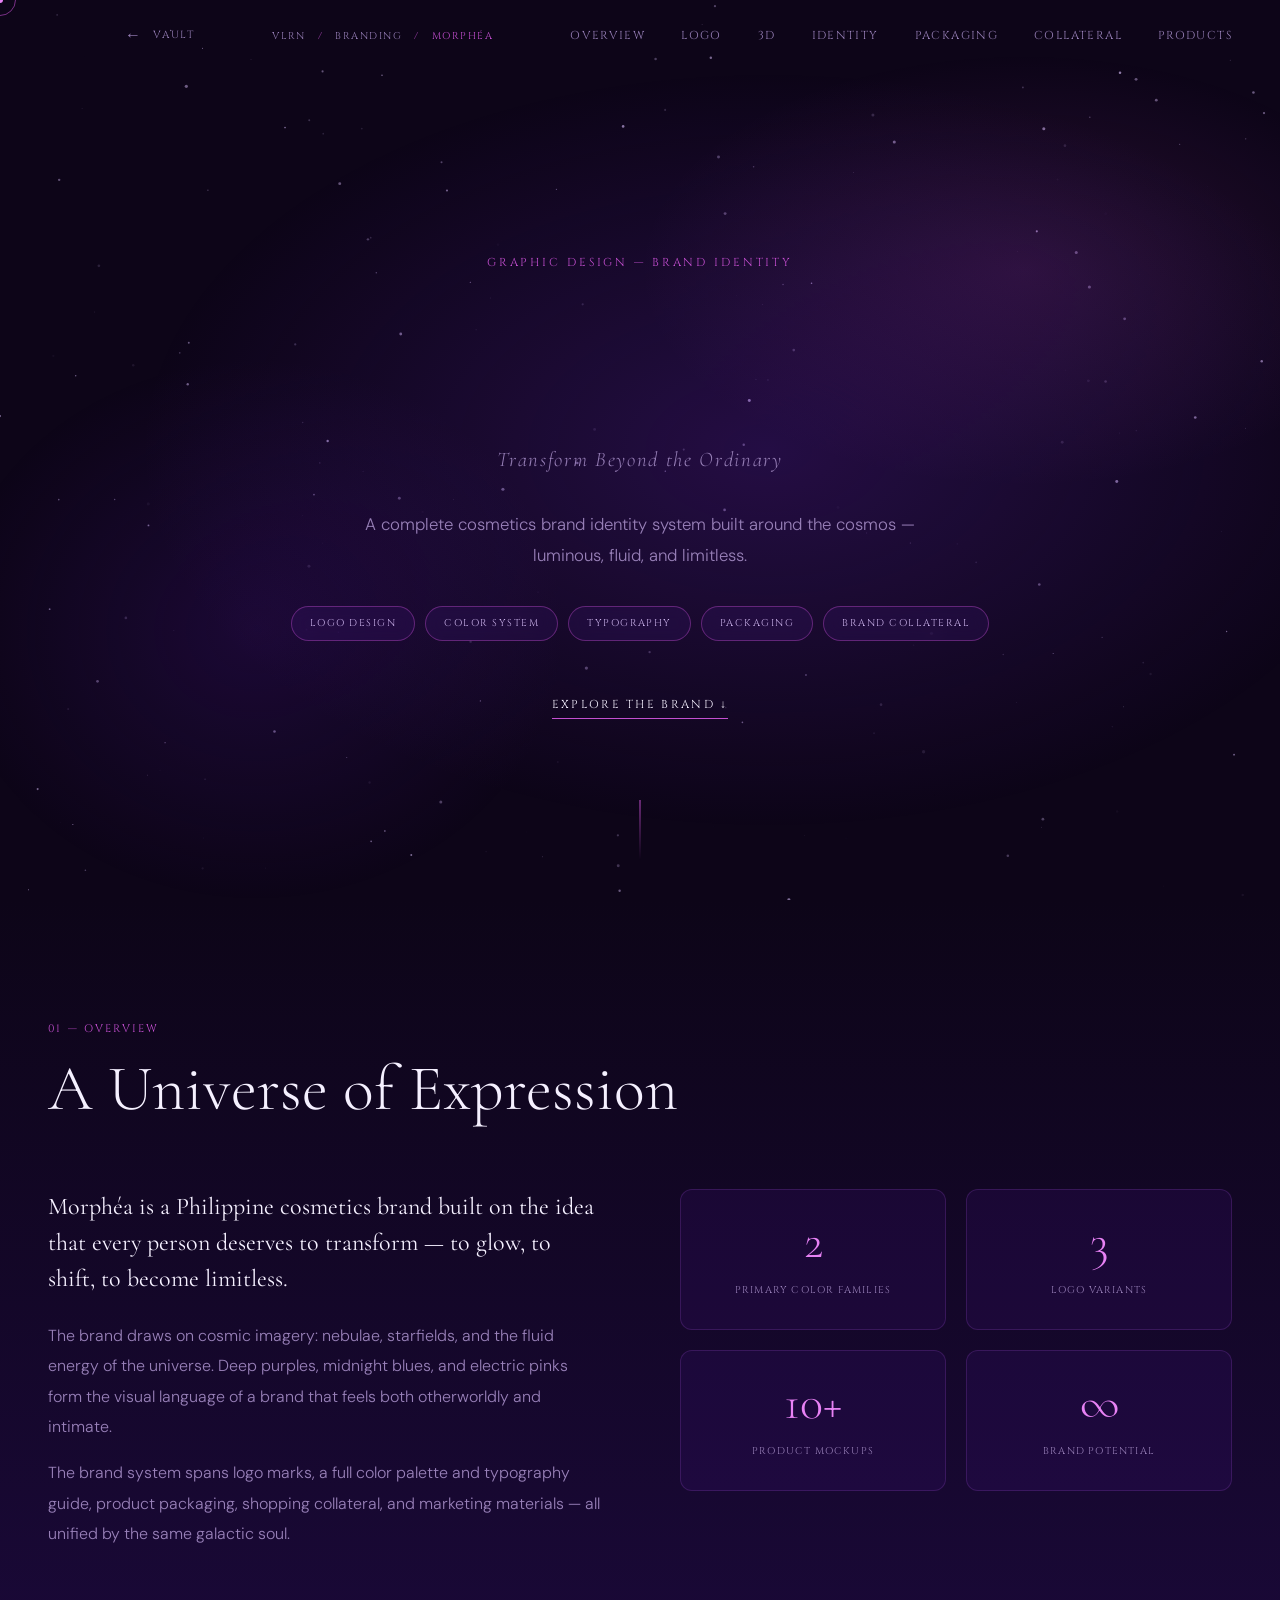
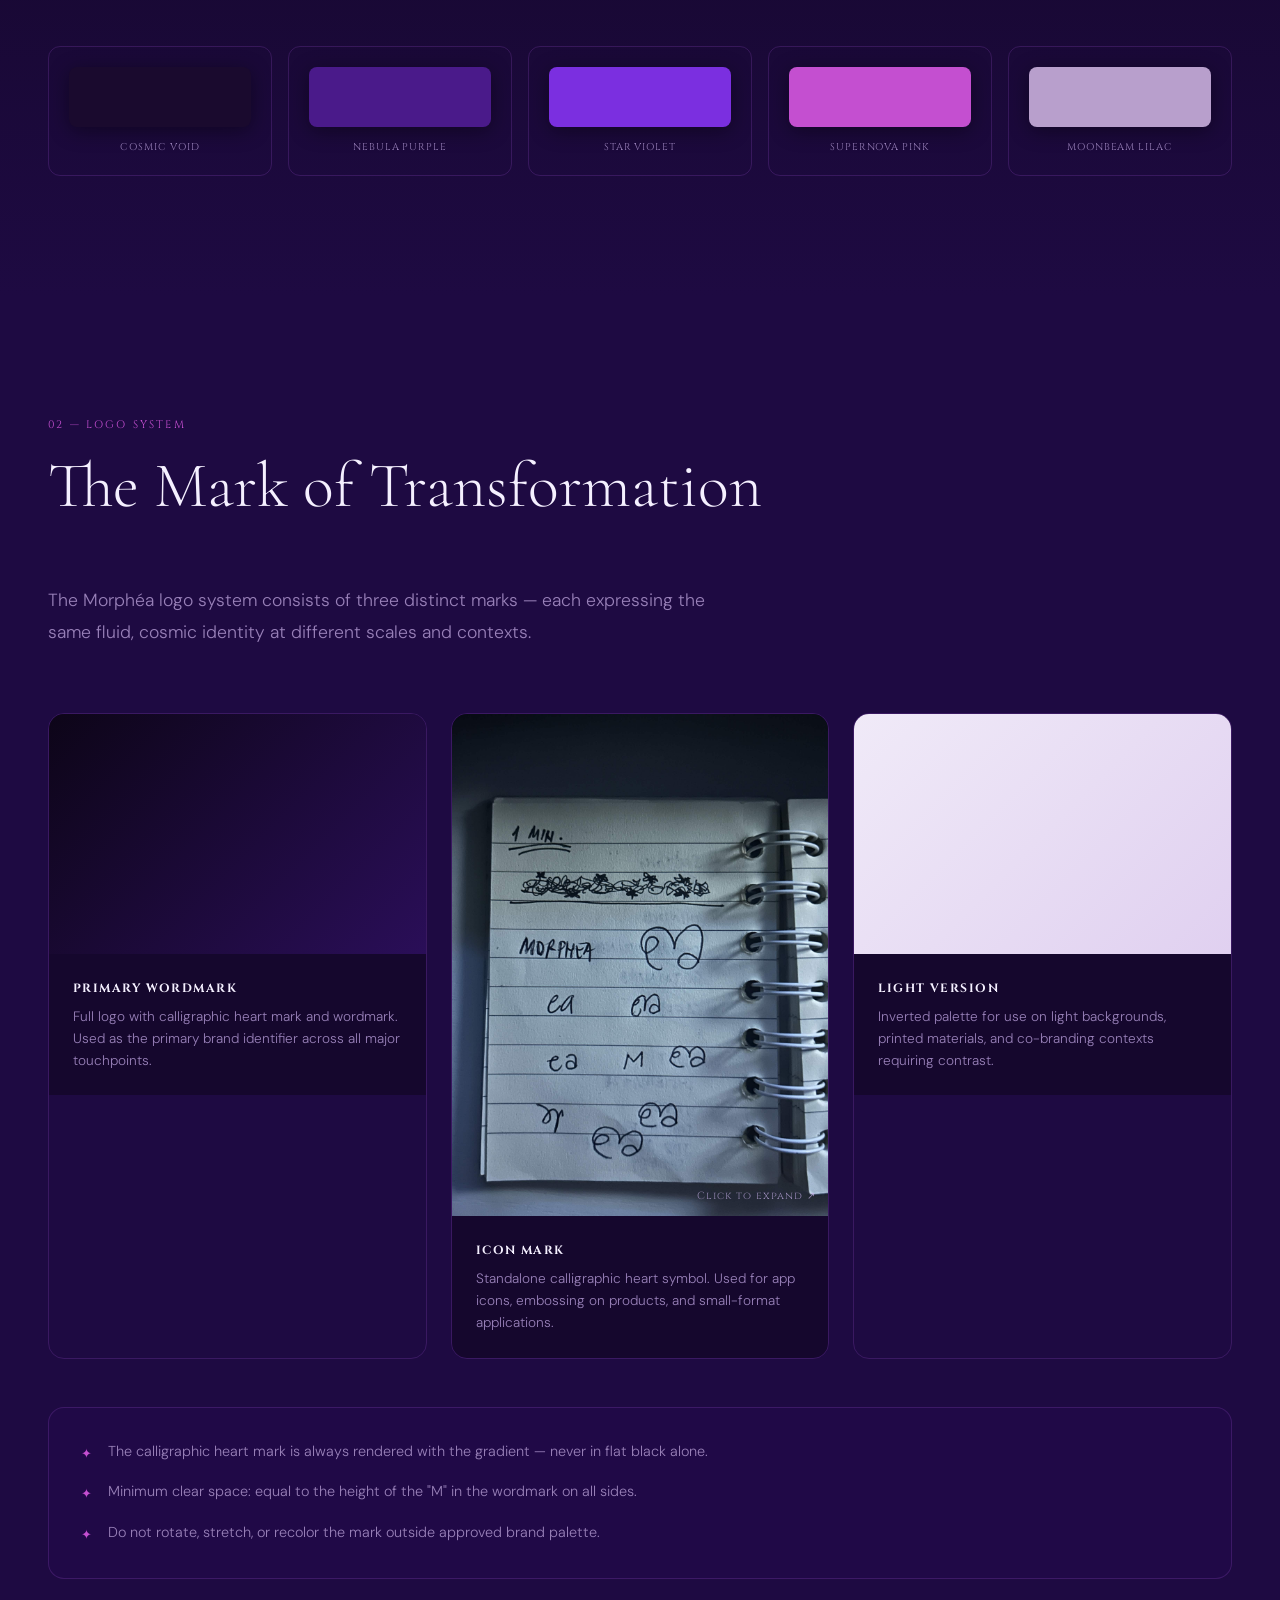
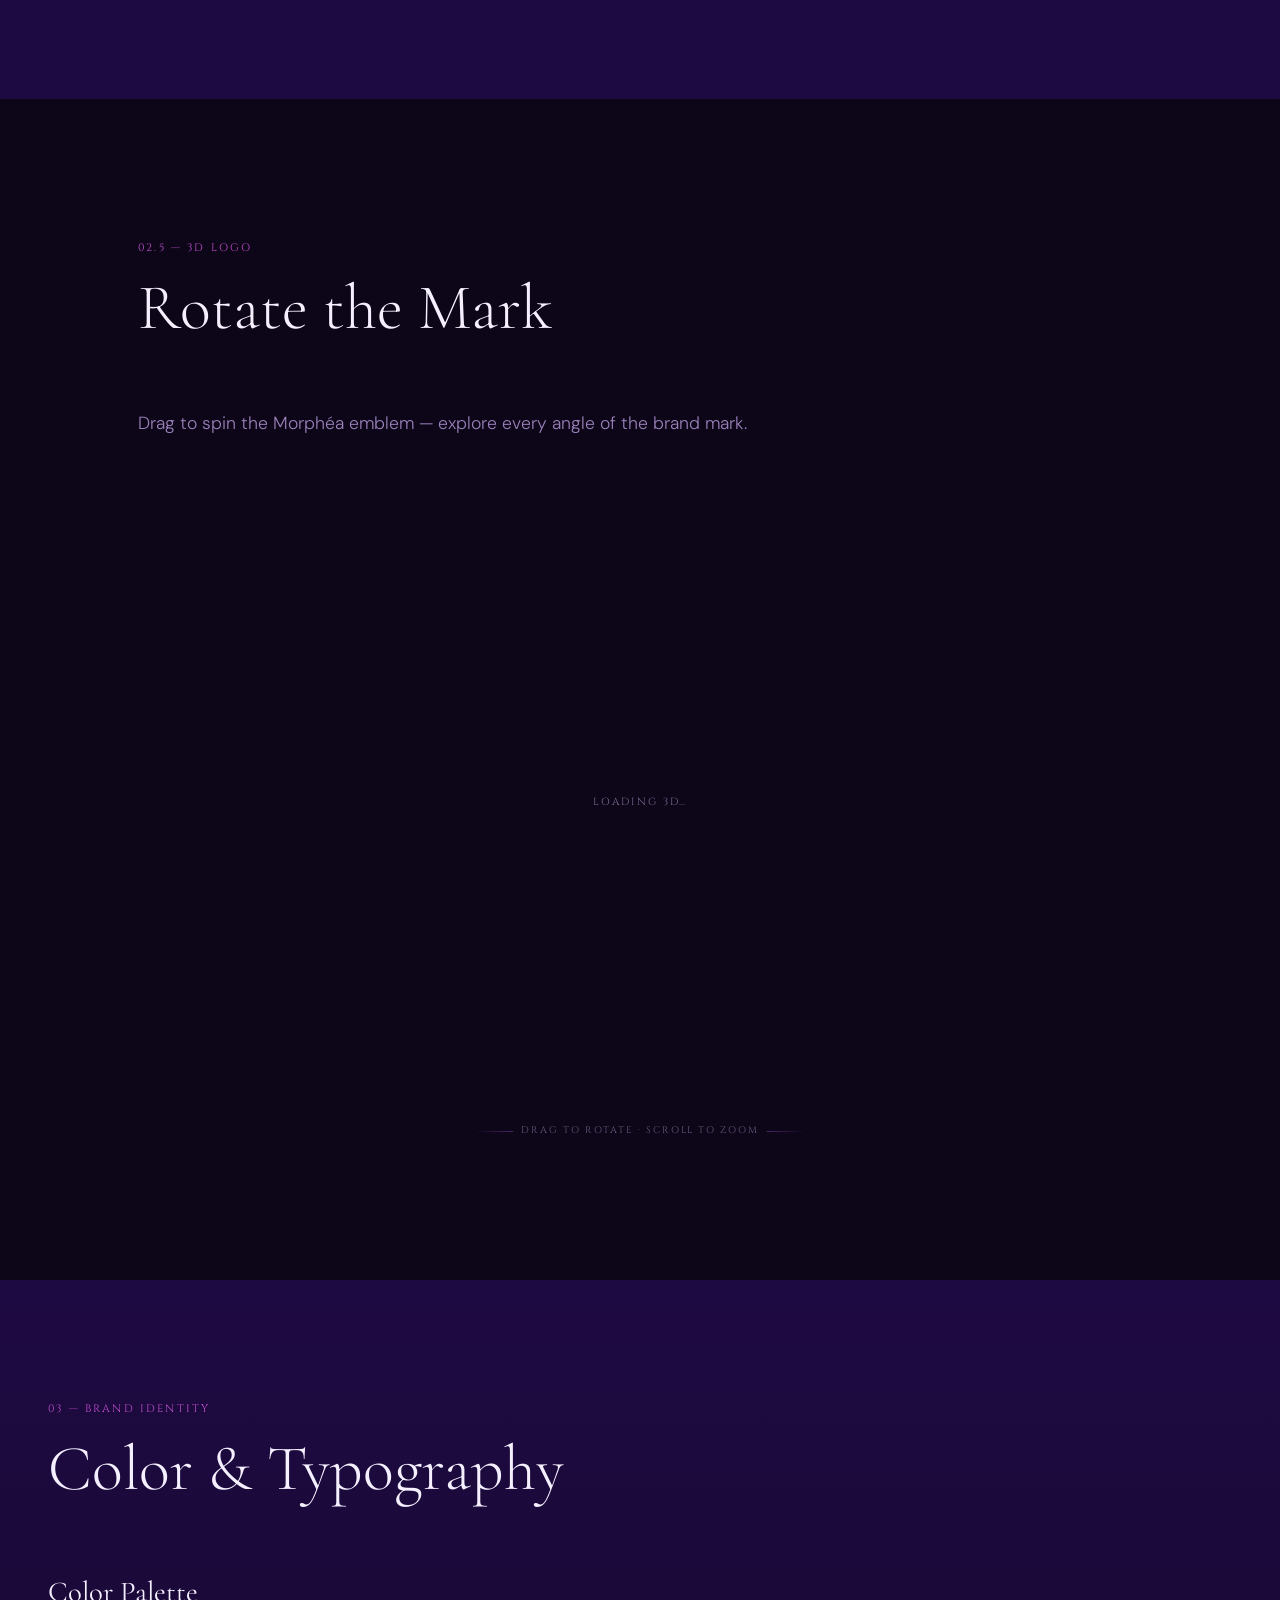
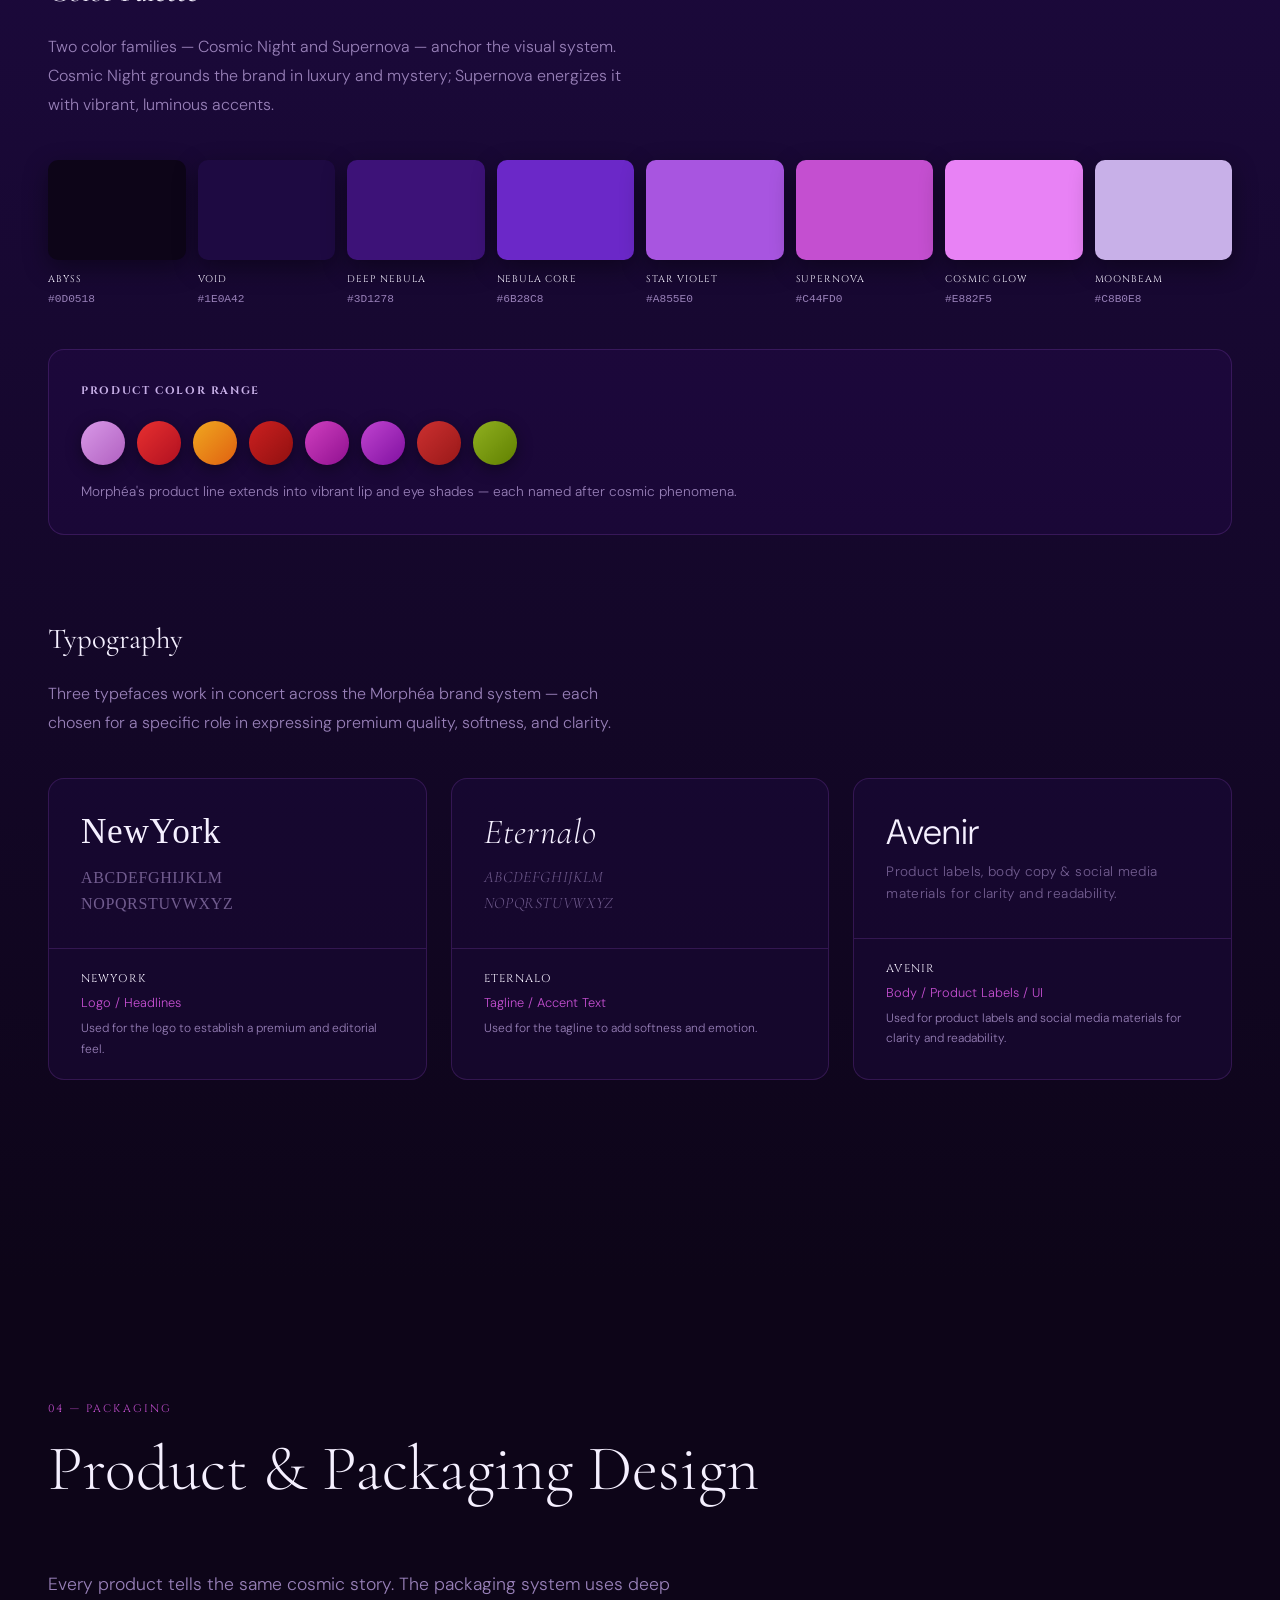
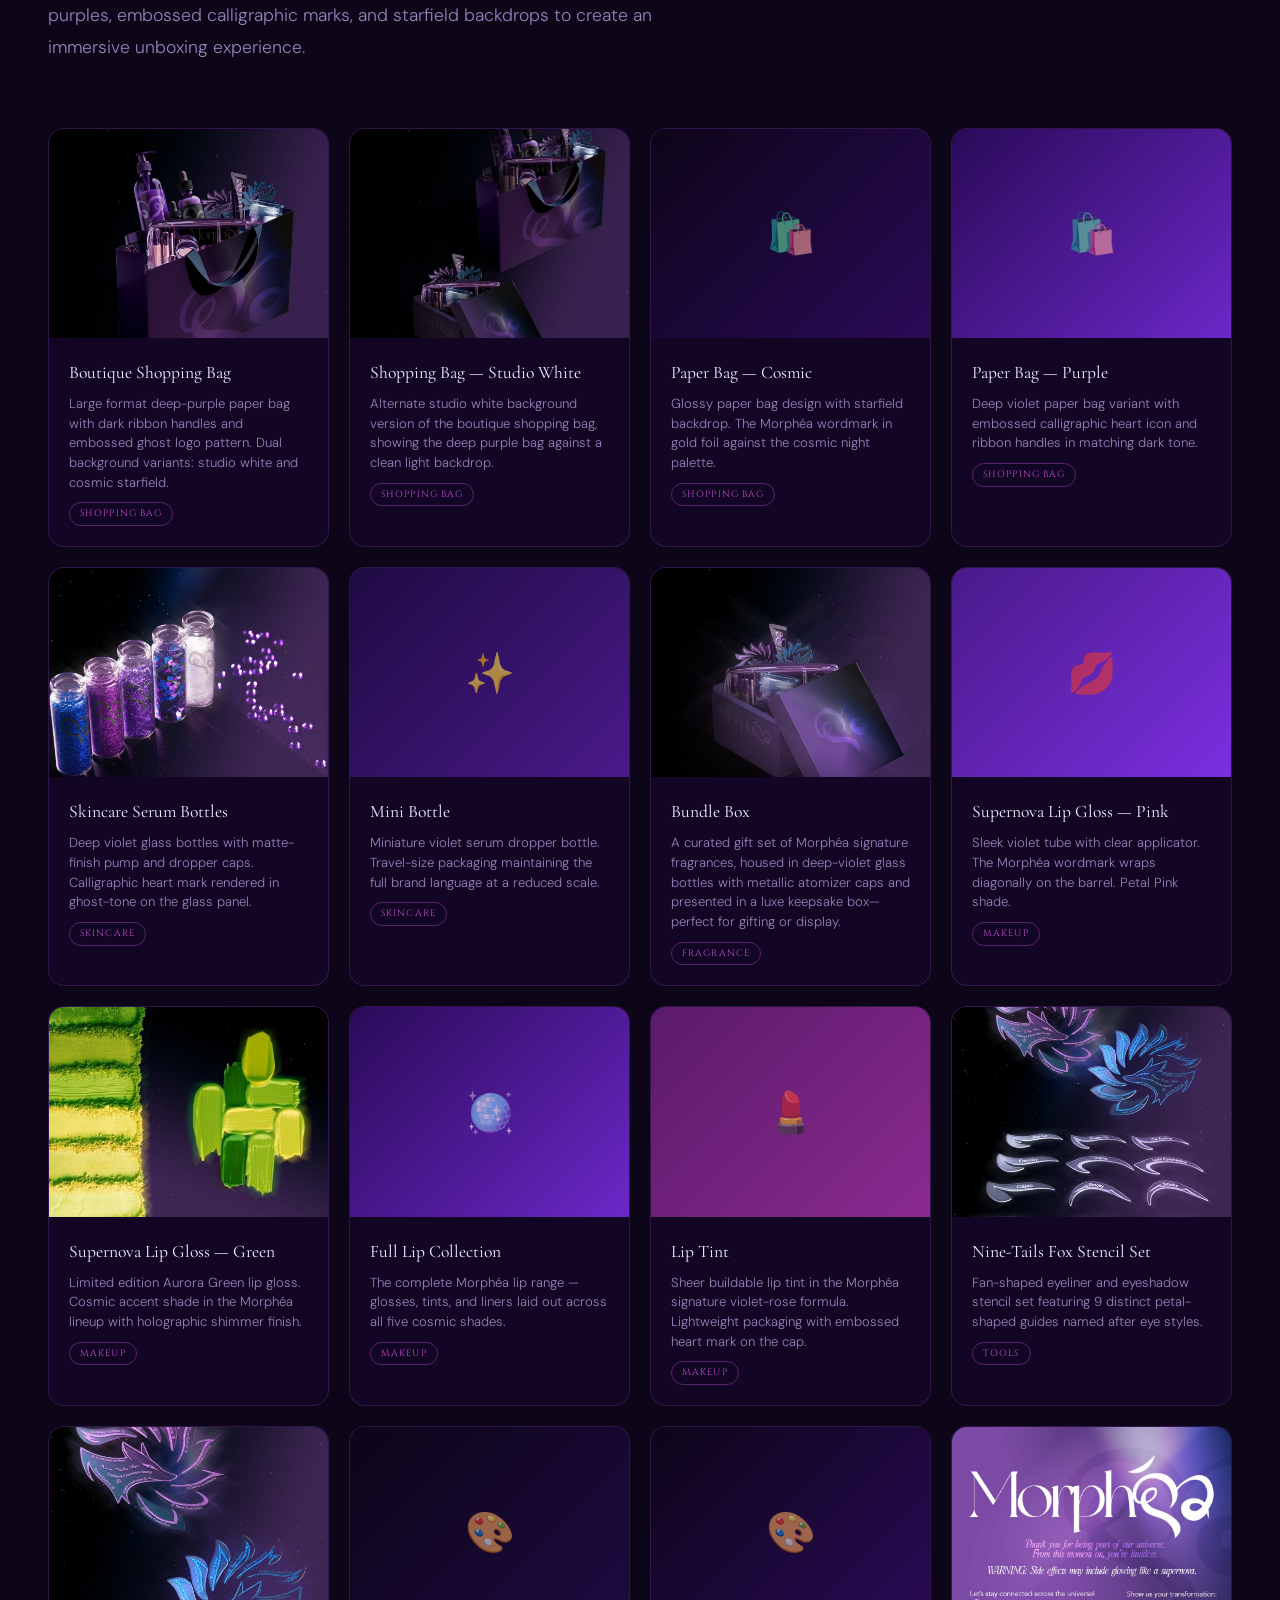
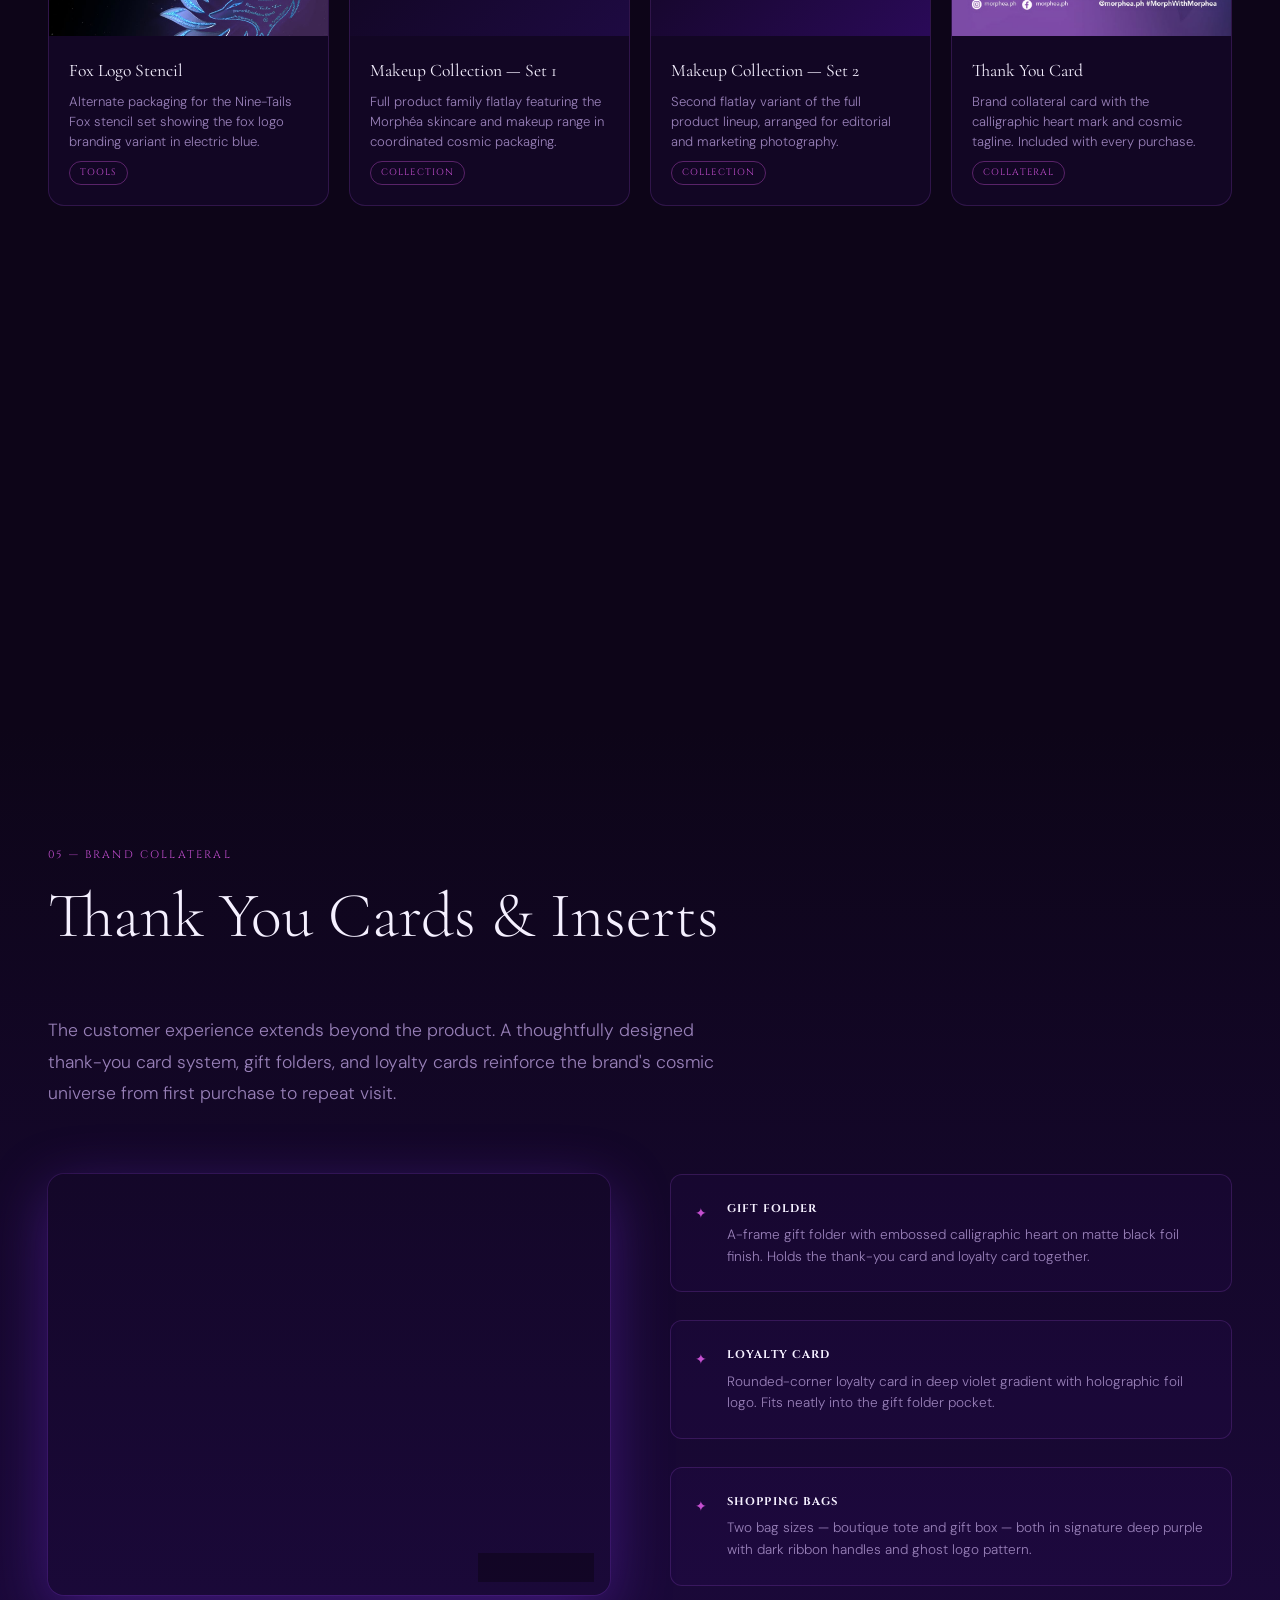
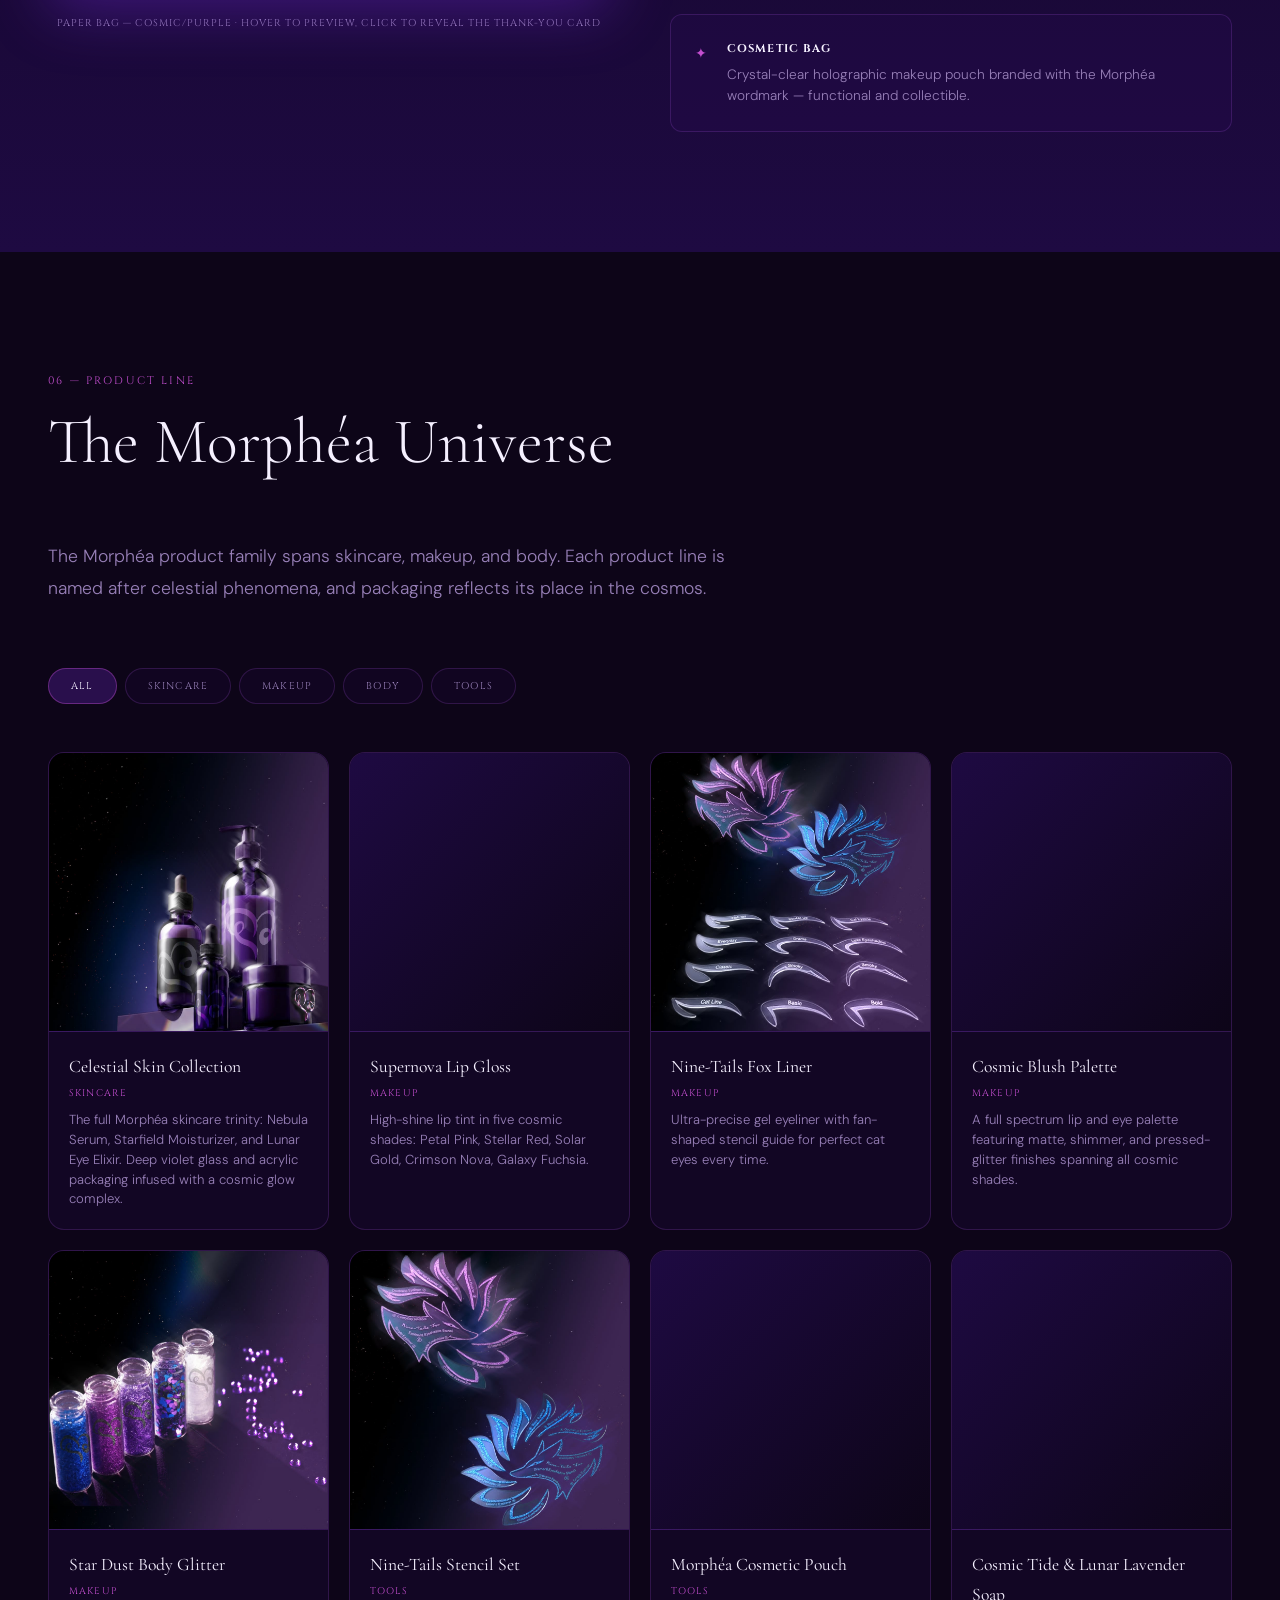
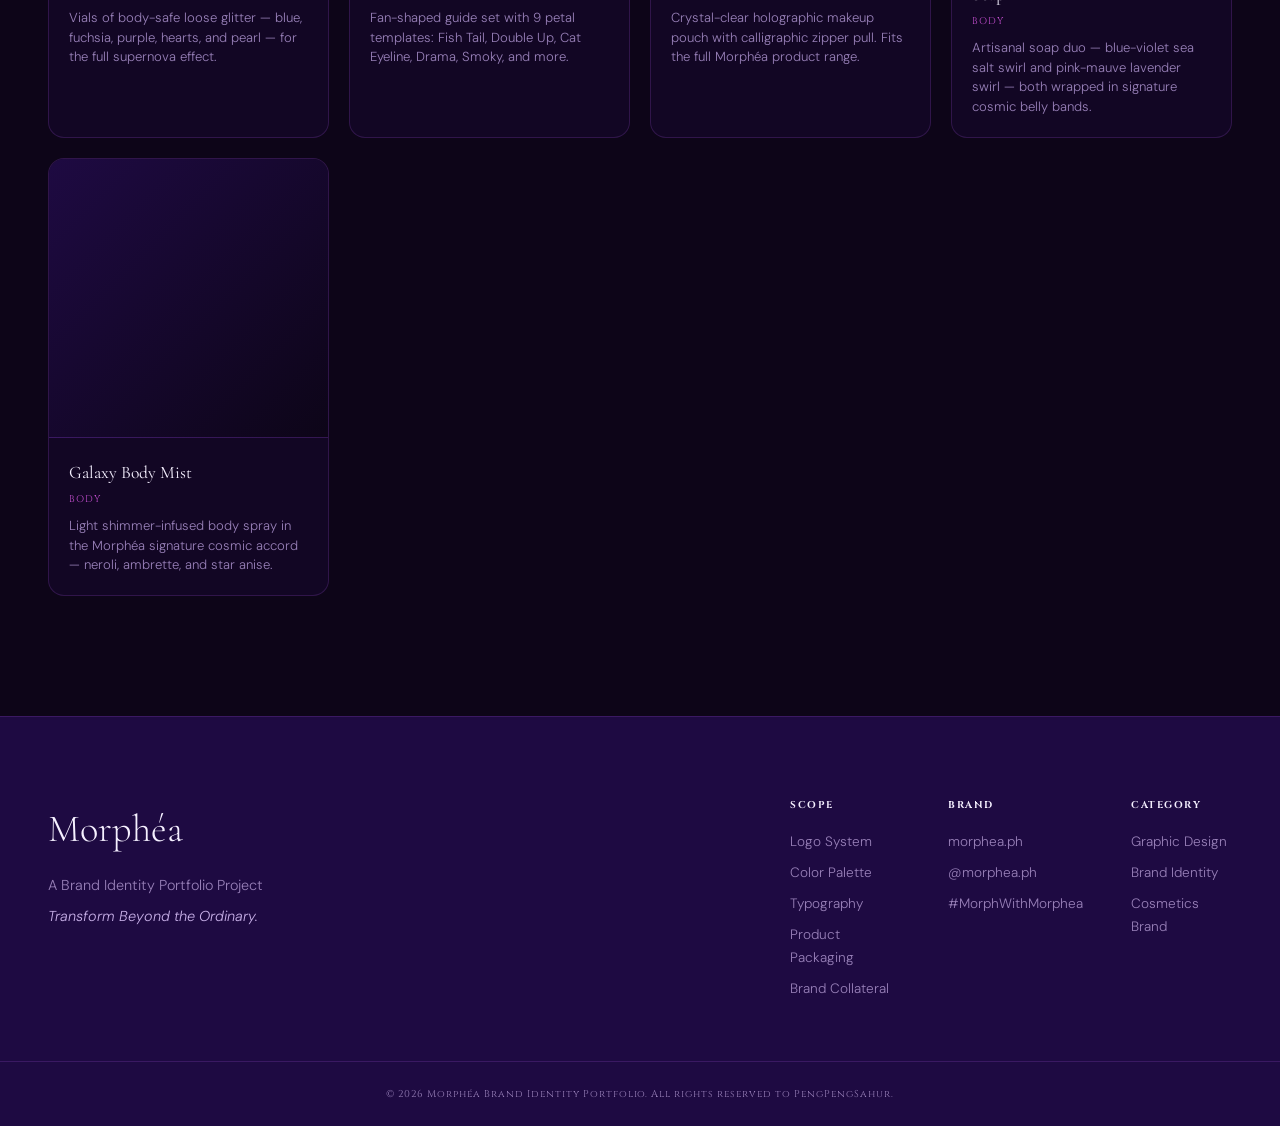
==== morphea/index.html @ d0ca5c5c "Add files via upload" ====
<!DOCTYPE html>
<html lang="en">
<head>
  <meta charset="UTF-8" />
  <meta name="viewport" content="width=device-width, initial-scale=1.0" />
  <title>Morphéa — Brand Identity · VLRN Vault</title>
  <link rel="preconnect" href="https://fonts.googleapis.com" />
  <link rel="preconnect" href="https://fonts.gstatic.com" crossorigin />
  <link href="https://fonts.googleapis.com/css2?family=Cormorant+Garamond:ital,wght@0,300;0,400;0,500;0,600;1,300;1,400&family=Cinzel:wght@400;500;600&family=DM+Sans:wght@300;400;500&display=swap" rel="stylesheet" />
  <link rel="stylesheet" href="style.css" />
  <style>
    /* VLRN LOGO */
    .vlrn-logo-link {
      display: flex; align-items: center; gap: 10px;
      text-decoration: none; flex-shrink: 0;
    }
    .vlrn-logo-img {
      height: 36px; width: auto; display: block;
      filter:
        drop-shadow(0 0 5px rgba(196,79,208,0.8))
        drop-shadow(0 0 14px rgba(168,85,224,0.5))
        drop-shadow(0 0 28px rgba(107,40,200,0.35));
      transition: filter 0.3s ease;
    }
    .vlrn-logo-link:hover .vlrn-logo-img {
      filter:
        drop-shadow(0 0 8px rgba(220,100,240,1))
        drop-shadow(0 0 22px rgba(196,79,208,0.8))
        drop-shadow(0 0 44px rgba(107,40,200,0.55));
    }

    .nav-back-btn {
      display: flex; align-items: center; gap: 10px;
      font-family: var(--ff-label); font-size: 0.65rem;
      letter-spacing: 0.18em; text-transform: uppercase;
      color: var(--text-muted); text-decoration: none;
      transition: color 0.2s;
    }
    .nav-back-btn:hover { color: var(--white); }
    .nav-back-btn .arr { font-size: 1rem; }
    .nav-breadcrumb {
      display: flex; align-items: center; gap: 12px;
      font-family: var(--ff-label); font-size: 0.62rem;
      letter-spacing: 0.15em; text-transform: uppercase;
      color: var(--text-muted);
    }
    .nav-breadcrumb span { color: var(--supernova); }
    .nav-breadcrumb a { color: var(--text-muted); text-decoration: none; }
    .nav-breadcrumb a:hover { color: var(--white); }

    /* SCROLL TO TOP BTN */
    .scroll-top-btn {
      position: fixed; bottom: 32px; right: 32px; z-index: 500;
      width: 48px; height: 48px;
      background: rgba(107, 40, 200, 0.18);
      border: 1px solid rgba(168, 85, 224, 0.35);
      border-radius: 50%;
      display: flex; align-items: center; justify-content: center;
      cursor: none; text-decoration: none;
      backdrop-filter: blur(10px);
      opacity: 0; pointer-events: none;
      transition: opacity 0.3s, background 0.2s, border-color 0.2s, transform 0.2s;
    }
    .scroll-top-btn.visible { opacity: 1; pointer-events: auto; }
    .scroll-top-btn:hover {
      background: rgba(107, 40, 200, 0.4);
      border-color: rgba(196, 79, 208, 0.7);
      transform: translateY(-3px);
    }
    .scroll-top-btn svg { width: 18px; height: 18px; stroke: #c8b0e8; fill: none; stroke-width: 2; stroke-linecap: round; stroke-linejoin: round; }

    /* HERO WORDMARK IMAGE — no box, logo floats cleanly */
    .hero-title-main {
      position: relative;
      display: block;
    }
    .hero-wordmark-backdrop {
      position: relative;
      display: inline-block;
      padding: 0;
      background: transparent;
      border-radius: 0;
      backdrop-filter: none;
      box-shadow: none;
    }
    .hero-wordmark-img {
      display: block;
      position: relative;
      z-index: 1;
      max-width: min(780px, 90vw);
      height: auto;
      margin: 0 auto;
      filter:
        drop-shadow(0 0 22px rgba(196,79,208,0.65))
        drop-shadow(0 0 55px rgba(107,40,200,0.4));
      animation: wmGlow 4s ease-in-out infinite alternate;
    }
    @keyframes wmGlow {
      from {
        filter:
          drop-shadow(0 0 16px rgba(196,79,208,0.55))
          drop-shadow(0 0 40px rgba(107,40,200,0.3));
      }
      to {
        filter:
          drop-shadow(0 0 30px rgba(220,100,240,0.85))
          drop-shadow(0 0 70px rgba(107,40,200,0.55));
      }
    }

    /* 3D VIEWER SECTION */
    .threed-section {
      padding: clamp(80px,12vw,140px) clamp(20px,5vw,60px);
      position: relative; z-index: 2;
    }
    .threed-inner { max-width: 1100px; margin: 0 auto; }
    .threed-stage {
      position: relative;
      width: 100%; max-width: 600px;
      margin: 48px auto 0;
    }
    .threed-canvas-wrap {
      width: 100%; aspect-ratio: 1/1;
      display: flex; align-items: center; justify-content: center;
      position: relative;
    }
    .threed-svg-el {
      width: 80%; height: 80%;
      display: block;
      will-change: transform;
      filter: drop-shadow(0 0 32px rgba(196,79,208,0.55)) drop-shadow(0 0 64px rgba(107,40,200,0.35));
      transition: filter 0.3s;
    }
    .threed-svg-el:hover {
      filter: drop-shadow(0 0 48px rgba(196,79,208,0.8)) drop-shadow(0 0 90px rgba(107,40,200,0.55));
    }
    .threed-hint {
      text-align: center; margin-top: 20px;
      font-family: var(--ff-label); font-size: 0.6rem;
      letter-spacing: 0.2em; text-transform: uppercase;
      color: rgba(200,176,232,0.5);
      display: flex; align-items: center; justify-content: center; gap: 8px;
    }
    .threed-hint::before, .threed-hint::after {
      content: ''; display: block; width: 40px; height: 1px;
      background: linear-gradient(to right, transparent, rgba(168,85,224,0.4));
    }
    .threed-hint::after { transform: scaleX(-1); }
    .threed-ring {
      position: absolute; inset: 0; border-radius: 50%;
      background: radial-gradient(circle at 50% 50%, rgba(107,40,200,0.12) 0%, transparent 70%);
      pointer-events: none;
      animation: ringPulse 3s ease-in-out infinite alternate;
    }
    @keyframes ringPulse {
      from { opacity: 0.6; transform: scale(0.95); }
      to   { opacity: 1;   transform: scale(1.05); }
    }

    /* LOGO LIGHTBOX CLICK */
    .logo-display[data-clickable] { cursor: zoom-in; }
    .logo-display[data-clickable]:hover::after {
      content: 'Click to expand ↗';
      position: absolute; bottom: 10px; right: 12px;
      font-size: 0.65rem; letter-spacing: 0.1em;
      color: rgba(200,176,232,0.8); font-family: 'Cinzel', serif;
      pointer-events: none;
    }

    /* FLIP CARD */
    .ty-flip-scene {
      width: 100%; max-width: 680px; margin: 0 auto;
      perspective: 1200px;
    }
    .ty-flip-card {
      position: relative;
      width: 100%; aspect-ratio: 4/3;
      transform-style: preserve-3d;
      transition: transform 0.75s cubic-bezier(0.4, 0.2, 0.2, 1);
      border-radius: 16px;
      box-shadow: 0 16px 60px rgba(107,40,200,0.45), 0 0 0 1px rgba(168,85,224,0.15);
      cursor: pointer;
    }
    .ty-flip-card:hover:not(.flipped) {
      transform: rotateY(8deg) rotateX(-3deg) scale(1.02);
      box-shadow: 0 24px 80px rgba(107,40,200,0.6), 0 0 40px rgba(196,79,208,0.2);
    }
    .ty-flip-card.flipped { transform: rotateY(180deg); }
    .ty-flip-front, .ty-flip-back {
      position: absolute; inset: 0;
      backface-visibility: hidden;
      -webkit-backface-visibility: hidden;
      border-radius: 16px;
      overflow: hidden;
    }
    .ty-flip-back { transform: rotateY(180deg); }
    .ty-flip-hint {
      position: absolute; bottom: 14px; right: 16px;
      font-family: 'Cinzel', serif; font-size: 0.6rem;
      letter-spacing: 0.14em; color: rgba(200,176,232,0.75);
      background: rgba(13,5,24,0.55); backdrop-filter: blur(6px);
      padding: 5px 10px; border-radius: 20px;
      border: 1px solid rgba(168,85,224,0.2);
      pointer-events: none;
      transition: opacity 0.3s;
    }
    .ty-flip-card.flipped .ty-flip-front .ty-flip-hint { opacity: 0; }
    .ty-flip-card:not(.flipped) .ty-flip-back .ty-flip-hint { opacity: 0; }
  </style>
</head>
<body>

  <!-- Starfield canvas -->
  <canvas id="stars"></canvas>

  <!-- Custom cursor -->
  <div class="cursor-dot"></div>
  <div class="cursor-ring"></div>

  <!-- NAV -->
  <nav class="nav" id="nav">
    <a href="../index.html" class="vlrn-logo-link">
      <img src="../assets/vlrn5.png" alt="VLRN Vault" class="vlrn-logo-img"
        onerror="this.style.display='none'" />
    </a>
    <a href="../branding.html" class="nav-back-btn">
      <span class="arr">←</span> Vault
    </a>
    <div class="nav-breadcrumb">
      <a href="../index.html">VLRN</a>
      <span>/</span>
      <a href="../branding.html">Branding</a>
      <span>/</span>
      <span>Morphéa</span>
    </div>
    <div class="nav-links">
      <a href="#overview">Overview</a>
      <a href="#logo">Logo</a>
      <a href="#threed">3D</a>
      <a href="#identity">Identity</a>
      <a href="#packaging">Packaging</a>
      <a href="#collateral">Collateral</a>
      <a href="#products">Products</a>
    </div>
    <button class="nav-menu-btn" id="menuBtn" aria-label="Menu">
      <span></span><span></span><span></span>
    </button>
  </nav>

  <!-- MOBILE MENU -->
  <div class="mobile-menu" id="mobileMenu">
    <a href="../branding.html" class="mob-link" style="font-size:1rem;color:var(--supernova);">← Back to Vault</a>
    <a href="#overview" class="mob-link">Overview</a>
    <a href="#logo" class="mob-link">Logo</a>
    <a href="#identity" class="mob-link">Identity</a>
    <a href="#packaging" class="mob-link">Packaging</a>
    <a href="#collateral" class="mob-link">Collateral</a>
    <a href="#products" class="mob-link">Products</a>
  </div>

  <!-- HERO -->
  <section class="hero" id="hero">
    <div class="hero-nebula"></div>
    <div class="hero-content">
      <p class="hero-eyebrow reveal">Graphic Design — Brand Identity</p>
      <h1 class="hero-title reveal">
        <span class="hero-title-main">
          <div class="hero-wordmark-backdrop">
            <img src="../assets/header new .png" alt="Morphéa" class="hero-wordmark-img"
              onerror="this.style.display='none';this.nextElementSibling.style.display='inline'" />
            <span class="hero-wordmark-fallback" style="display:none;">Morphéa</span>
          </div>
        </span>
        <span class="hero-title-sub">Transform Beyond the Ordinary</span>
      </h1>
      <p class="hero-desc reveal">
        A complete cosmetics brand identity system built around the cosmos —<br>
        luminous, fluid, and limitless.
      </p>
      <div class="hero-tags reveal">
        <span class="tag">Logo Design</span>
        <span class="tag">Color System</span>
        <span class="tag">Typography</span>
        <span class="tag">Packaging</span>
        <span class="tag">Brand Collateral</span>
      </div>
      <a href="#overview" class="hero-cta reveal">Explore the Brand ↓</a>
    </div>
    <div class="hero-scroll-indicator">
      <div class="scroll-line"></div>
    </div>
  </section>

  <!-- OVERVIEW -->
  <section class="section overview" id="overview">
    <div class="section-inner">
      <div class="section-header reveal">
        <span class="section-label">01 — Overview</span>
        <h2>A Universe of Expression</h2>
      </div>
      <div class="overview-grid">
        <div class="overview-text reveal">
          <p class="lead-text">Morphéa is a Philippine cosmetics brand built on the idea that every person deserves to transform — to glow, to shift, to become limitless.</p>
          <p>The brand draws on cosmic imagery: nebulae, starfields, and the fluid energy of the universe. Deep purples, midnight blues, and electric pinks form the visual language of a brand that feels both otherworldly and intimate.</p>
          <p>The brand system spans logo marks, a full color palette and typography guide, product packaging, shopping collateral, and marketing materials — all unified by the same galactic soul.</p>
        </div>
        <div class="overview-stats reveal">
          <div class="stat-card">
            <span class="stat-num">2</span>
            <span class="stat-label">Primary Color Families</span>
          </div>
          <div class="stat-card">
            <span class="stat-num">3</span>
            <span class="stat-label">Logo Variants</span>
          </div>
          <div class="stat-card">
            <span class="stat-num">10+</span>
            <span class="stat-label">Product Mockups</span>
          </div>
          <div class="stat-card">
            <span class="stat-num">∞</span>
            <span class="stat-label">Brand Potential</span>
          </div>
        </div>
      </div>

      <!-- Brand Mood Board -->
      <div class="moodboard reveal">
        <div class="mood-card mood-dark">
          <span class="mood-swatch" style="background:#1a0a2e"></span>
          <p>Cosmic Void</p>
        </div>
        <div class="mood-card mood-purple">
          <span class="mood-swatch" style="background:#4a1a8a"></span>
          <p>Nebula Purple</p>
        </div>
        <div class="mood-card mood-violet">
          <span class="mood-swatch" style="background:#7b2fe0"></span>
          <p>Star Violet</p>
        </div>
        <div class="mood-card mood-pink">
          <span class="mood-swatch" style="background:#c44fd0"></span>
          <p>Supernova Pink</p>
        </div>
        <div class="mood-card mood-lilac">
          <span class="mood-swatch" style="background:#b89fcc"></span>
          <p>Moonbeam Lilac</p>
        </div>
      </div>
    </div>
  </section>

  <!-- LOGO SYSTEM -->
  <section class="section logo-section" id="logo">
    <div class="section-inner">
      <div class="section-header reveal">
        <span class="section-label">02 — Logo System</span>
        <h2>The Mark of Transformation</h2>
      </div>
      <p class="section-intro reveal">The Morphéa logo system consists of three distinct marks — each expressing the same fluid, cosmic identity at different scales and contexts.</p>

      <div class="logo-grid">
        <!-- Primary Logo -->
        <div class="logo-card logo-primary reveal" data-variant="Primary Mark">
          <div class="logo-card-inner">
            <div class="logo-display logo-display-dark" data-clickable style="padding:0;overflow:hidden;position:relative;cursor:zoom-in;" onclick="openLogoLightbox(this)">
              <img src="../assets/logo11.png" alt="Morphéa Primary Logo" style="width:100%;height:100%;object-fit:cover;object-position:center;" onerror="this.style.display='none'" />
            </div>
            <div class="logo-card-info">
              <h3>Primary Wordmark</h3>
              <p>Full logo with calligraphic heart mark and wordmark. Used as the primary brand identifier across all major touchpoints.</p>
            </div>
          </div>
        </div>

        <div class="logo-card logo-secondary reveal" data-variant="Icon Mark">
          <div class="logo-card-inner">
            <div class="logo-display logo-display-purple" style="padding:0;overflow:hidden;position:relative;cursor:zoom-in;" onclick="openLogoLightbox(this)">
              <img src="../assets/IconMark.jpg" alt="Morphéa Icon Mark" style="width:100%;height:100%;object-fit:cover;object-position:center;" onerror="this.style.display='none'" />
              <div style="position:absolute;bottom:10px;right:12px;font-size:0.65rem;letter-spacing:0.1em;color:rgba(200,176,232,0.7);font-family:var(--ff-label);">Click to expand ↗</div>
            </div>
            <div class="logo-card-info">
              <h3>Icon Mark</h3>
              <p>Standalone calligraphic heart symbol. Used for app icons, embossing on products, and small-format applications.</p>
            </div>
          </div>
        </div>

        <!-- Tertiary: Light version -->
        <div class="logo-card logo-tertiary reveal" data-variant="Light Version">
          <div class="logo-card-inner">
            <div class="logo-display logo-display-light" data-clickable style="padding:0;overflow:hidden;position:relative;cursor:zoom-in;" onclick="openLogoLightbox(this)">
              <img src="../assets/logo22.png" alt="Morphéa Light Logo" style="width:100%;height:100%;object-fit:cover;object-position:center;" onerror="this.style.display='none'" />
            </div>
            <div class="logo-card-info">
              <h3>Light Version</h3>
              <p>Inverted palette for use on light backgrounds, printed materials, and co-branding contexts requiring contrast.</p>
            </div>
          </div>
        </div>
      </div>

      <!-- Logo Usage Notes -->
      <div class="logo-notes reveal">
        <div class="note-item">
          <span class="note-icon">✦</span>
          <p>The calligraphic heart mark is always rendered with the gradient — never in flat black alone.</p>
        </div>
        <div class="note-item">
          <span class="note-icon">✦</span>
          <p>Minimum clear space: equal to the height of the "M" in the wordmark on all sides.</p>
        </div>
        <div class="note-item">
          <span class="note-icon">✦</span>
          <p>Do not rotate, stretch, or recolor the mark outside approved brand palette.</p>
        </div>
      </div>
    </div>
  </section>

  <!-- 3D LOGO VIEWER — Three.js OBJ -->
  <section class="section threed-section" id="threed">
    <div class="threed-inner section-inner">
      <div class="section-header reveal">
        <span class="section-label">02.5 — 3D Logo</span>
        <h2>Rotate the Mark</h2>
      </div>
      <p class="section-intro reveal">Drag to spin the Morphéa emblem — explore every angle of the brand mark.</p>
      <div class="threed-stage reveal">
        <div class="threed-canvas-wrap" id="threedWrap" style="position:relative;width:100%;max-width:600px;margin:0 auto;aspect-ratio:1/1;">
          <canvas id="threedCanvas" style="width:100%;height:100%;display:block;border-radius:50%;"></canvas>
          <p id="threedLoading" style="position:absolute;inset:0;display:flex;align-items:center;justify-content:center;font-family:var(--ff-label);font-size:0.65rem;letter-spacing:0.2em;color:rgba(200,176,232,0.6);text-transform:uppercase;">Loading 3D…</p>
        </div>
        <p class="threed-hint">Drag to rotate · Scroll to zoom</p>
      </div>
    </div>
  </section>

  <!-- Three.js OBJ Viewer Script -->
  <script type="importmap">
  {
    "imports": {
      "three": "https://cdnjs.cloudflare.com/ajax/libs/three.js/r128/three.module.js"
    }
  }
  </script>
  <script type="module">
  import * as THREE from 'three';

  (async function() {
    const wrap   = document.getElementById('threedWrap');
    const canvas = document.getElementById('threedCanvas');
    const loading= document.getElementById('threedLoading');

    // --- Renderer ---
    const renderer = new THREE.WebGLRenderer({ canvas, antialias: true, alpha: true });
    renderer.setPixelRatio(window.devicePixelRatio);
    renderer.shadowMap.enabled = true;

    function resize() {
      const w = wrap.clientWidth, h = wrap.clientHeight;
      renderer.setSize(w, h, false);
      camera.aspect = w / h;
      camera.updateProjectionMatrix();
    }

    // --- Scene / Camera ---
    const scene  = new THREE.Scene();
    const camera = new THREE.PerspectiveCamera(40, 1, 0.1, 1000);
    camera.position.set(0, 0, 50);

    // --- Lights ---
    scene.add(new THREE.AmbientLight(0xffffff, 0.35));

    const key = new THREE.DirectionalLight(0xcc88ff, 2.2);
    key.position.set(10, 20, 20);
    scene.add(key);

    const fill = new THREE.DirectionalLight(0xff88cc, 1.0);
    fill.position.set(-15, -5, 10);
    scene.add(fill);

    const rim = new THREE.DirectionalLight(0x8844ff, 1.4);
    rim.position.set(0, -20, -10);
    scene.add(rim);

    // Subtle point glow
    const glow = new THREE.PointLight(0xdd66ff, 2.5, 80);
    glow.position.set(0, 0, 20);
    scene.add(glow);

    // --- Material (chrome-like) ---
    const mat = new THREE.MeshStandardMaterial({
      color:      0xc87de8,
      metalness:  0.85,
      roughness:  0.15,
      envMapIntensity: 1.0,
    });

    // Simple env map via CubeCamera (fake, just set a color env)
    const pmremGenerator = new THREE.PMREMGenerator(renderer);
    pmremGenerator.compileEquirectangularShader();

    // --- Parse OBJ inline (fetch from uploads path isn't available; use embedded fetch) ---
    async function loadOBJ(url) {
      const res = await fetch(url);
      const text = await res.text();

      const positions = [];
      const normals   = [];
      const vertices  = [];  // final interleaved

      const posArr = [];
      const normArr= [];

      for (const raw of text.split('\n')) {
        const line = raw.trim();
        if (line.startsWith('v ')) {
          const [,x,y,z] = line.split(/\s+/);
          posArr.push(parseFloat(x), parseFloat(y), parseFloat(z));
        } else if (line.startsWith('vn ')) {
          const [,x,y,z] = line.split(/\s+/);
          normArr.push(parseFloat(x), parseFloat(y), parseFloat(z));
        } else if (line.startsWith('f ')) {
          const parts = line.slice(2).trim().split(/\s+/);
          // triangulate fans
          const tris = [];
          for (const p of parts) {
            const [vi,,ni] = p.split('/').map(s => parseInt(s) - 1);
            tris.push([vi, ni]);
          }
          for (let i = 1; i < tris.length - 1; i++) {
            for (const [vi, ni] of [tris[0], tris[i], tris[i+1]]) {
              positions.push(posArr[vi*3], posArr[vi*3+1], posArr[vi*3+2]);
              if (ni >= 0 && normArr.length) {
                normals.push(normArr[ni*3], normArr[ni*3+1], normArr[ni*3+2]);
              }
            }
          }
        }
      }

      const geo = new THREE.BufferGeometry();
      geo.setAttribute('position', new THREE.Float32BufferAttribute(positions, 3));
      if (normals.length === positions.length) {
        geo.setAttribute('normal', new THREE.Float32BufferAttribute(normals, 3));
      } else {
        geo.computeVertexNormals();
      }
      geo.computeBoundingBox();
      return geo;
    }

    let mesh;
    try {
      const geo = await loadOBJ('../assets/Asset 1.obj');

      // Centre the geometry
      const box = new THREE.Box3().setFromBufferAttribute(geo.attributes.position);
      const centre = new THREE.Vector3();
      box.getCenter(centre);
      geo.translate(-centre.x, -centre.y, -centre.z);

      const size = new THREE.Vector3();
      box.getSize(size);
      const maxDim = Math.max(size.x, size.y, size.z);
      const scale  = 26 / maxDim;

      mesh = new THREE.Mesh(geo, mat);
      mesh.scale.setScalar(scale);
      scene.add(mesh);

      loading.style.display = 'none';
    } catch(e) {
      loading.textContent = 'Could not load 3D model.';
      console.error(e);
      return;
    }

    resize();
    window.addEventListener('resize', resize);

    // --- Interaction ---
    let rotX = 0, rotY = 0;
    let targetX = 0, targetY = 0;
    let autoAngle = 0;
    let autoSpin = true;
    let dragging = false, lastMX = 0, lastMY = 0;
    let velX = 0, velY = 0;
    let idleTimer;

    function resetIdle() {
      clearTimeout(idleTimer);
      autoSpin = false;
      idleTimer = setTimeout(() => { autoSpin = true; }, 2400);
    }

    wrap.addEventListener('mousedown', e => { dragging=true; lastMX=e.clientX; lastMY=e.clientY; velX=velY=0; resetIdle(); e.preventDefault(); });
    window.addEventListener('mousemove', e => {
      if (!dragging) return;
      const dx = e.clientX - lastMX, dy = e.clientY - lastMY;
      velX = dx; velY = dy;
      targetY += dx * 0.6; targetX += dy * 0.6;
      lastMX = e.clientX; lastMY = e.clientY; resetIdle();
    });
    window.addEventListener('mouseup', () => { if(!dragging)return; dragging=false; targetY+=velX*1.8; targetX+=velY*1.8; });

    let ltx=0,lty=0;
    wrap.addEventListener('touchstart', e=>{ltx=e.touches[0].clientX;lty=e.touches[0].clientY;velX=velY=0;resetIdle();e.preventDefault();},{passive:false});
    wrap.addEventListener('touchmove', e=>{const dx=e.touches[0].clientX-ltx,dy=e.touches[0].clientY-lty;velX=dx;velY=dy;targetY+=dx*0.6;targetX+=dy*0.6;ltx=e.touches[0].clientX;lty=e.touches[0].clientY;resetIdle();e.preventDefault();},{passive:false});
    wrap.addEventListener('touchend', ()=>{targetY+=velX*1.8;targetX+=velY*1.8;});

    let camZ = 50, targetCamZ = 50;
    wrap.addEventListener('wheel', e=>{ targetCamZ = Math.min(90,Math.max(20,targetCamZ+e.deltaY*0.05)); resetIdle(); e.preventDefault(); },{passive:false});

    // --- Render loop ---
    (function animate() {
      requestAnimationFrame(animate);
      if (autoSpin) { autoAngle += 0.4; targetY = autoAngle; targetX += (0-rotX)*0.03; }
      rotX   += (targetX - rotX)   * 0.10;
      rotY   += (targetY - rotY)   * 0.10;
      camZ   += (targetCamZ - camZ) * 0.08;
      camera.position.z = camZ;

      if (mesh) {
        mesh.rotation.x = THREE.MathUtils.degToRad(-rotX);
        mesh.rotation.y = THREE.MathUtils.degToRad(rotY);
      }

      // Pulse the glow light
      glow.intensity = 2.2 + Math.sin(Date.now() * 0.002) * 0.8;

      renderer.render(scene, camera);
    })();
  })();
  </script>

  <!-- BRAND IDENTITY -->
  <section class="section identity-section" id="identity">
    <div class="section-inner">
      <div class="section-header reveal">
        <span class="section-label">03 — Brand Identity</span>
        <h2>Color & Typography</h2>
      </div>

      <!-- Color Palette -->
      <div class="identity-block reveal">
        <h3 class="block-title">Color Palette</h3>
        <p class="block-desc">Two color families — Cosmic Night and Supernova — anchor the visual system. Cosmic Night grounds the brand in luxury and mystery; Supernova energizes it with vibrant, luminous accents.</p>
        <div class="color-palette">
          <div class="color-swatch-wrap" data-color="#0d0518" data-name="Abyss" data-hex="#0D0518">
            <div class="color-swatch" style="background:#0d0518"></div>
            <div class="color-swatch-info">
              <span class="cs-name">Abyss</span>
              <span class="cs-hex">#0D0518</span>
            </div>
          </div>
          <div class="color-swatch-wrap" data-color="#1e0a42" data-name="Void" data-hex="#1E0A42">
            <div class="color-swatch" style="background:#1e0a42"></div>
            <div class="color-swatch-info">
              <span class="cs-name">Void</span>
              <span class="cs-hex">#1E0A42</span>
            </div>
          </div>
          <div class="color-swatch-wrap" data-color="#3d1278" data-name="Deep Nebula" data-hex="#3D1278">
            <div class="color-swatch" style="background:#3d1278"></div>
            <div class="color-swatch-info">
              <span class="cs-name">Deep Nebula</span>
              <span class="cs-hex">#3D1278</span>
            </div>
          </div>
          <div class="color-swatch-wrap" data-color="#6b28c8" data-name="Nebula Core" data-hex="#6B28C8">
            <div class="color-swatch" style="background:#6b28c8"></div>
            <div class="color-swatch-info">
              <span class="cs-name">Nebula Core</span>
              <span class="cs-hex">#6B28C8</span>
            </div>
          </div>
          <div class="color-swatch-wrap" data-color="#a855e0" data-name="Star Violet" data-hex="#A855E0">
            <div class="color-swatch" style="background:#a855e0"></div>
            <div class="color-swatch-info">
              <span class="cs-name">Star Violet</span>
              <span class="cs-hex">#A855E0</span>
            </div>
          </div>
          <div class="color-swatch-wrap" data-color="#c44fd0" data-name="Supernova" data-hex="#C44FD0">
            <div class="color-swatch" style="background:#c44fd0"></div>
            <div class="color-swatch-info">
              <span class="cs-name">Supernova</span>
              <span class="cs-hex">#C44FD0</span>
            </div>
          </div>
          <div class="color-swatch-wrap" data-color="#e882f5" data-name="Cosmic Glow" data-hex="#E882F5">
            <div class="color-swatch" style="background:#e882f5"></div>
            <div class="color-swatch-info">
              <span class="cs-name">Cosmic Glow</span>
              <span class="cs-hex">#E882F5</span>
            </div>
          </div>
          <div class="color-swatch-wrap" data-color="#c8b0e8" data-name="Moonbeam" data-hex="#C8B0E8">
            <div class="color-swatch" style="background:#c8b0e8"></div>
            <div class="color-swatch-info">
              <span class="cs-name">Moonbeam</span>
              <span class="cs-hex">#C8B0E8</span>
            </div>
          </div>
        </div>

        <!-- Product color swatches reference -->
        <div class="product-colors-note">
          <h4>Product Color Range</h4>
          <div class="product-swatches">
            <div class="pswatch" style="background: linear-gradient(135deg, #d999e8, #b060c0)" title="Petal Pink"></div>
            <div class="pswatch" style="background: linear-gradient(135deg, #e83030, #b01020)" title="Stellar Red"></div>
            <div class="pswatch" style="background: linear-gradient(135deg, #f0a820, #e06010)" title="Solar Gold"></div>
            <div class="pswatch" style="background: linear-gradient(135deg, #cc2020, #901010)" title="Crimson Nova"></div>
            <div class="pswatch" style="background: linear-gradient(135deg, #d040c0, #901090)" title="Galaxy Fuchsia"></div>
            <div class="pswatch" style="background: linear-gradient(135deg, #c044d0, #8010a0)" title="Morphéa Purple"></div>
            <div class="pswatch" style="background: linear-gradient(135deg, #cc3030, #981818)" title="Red Dwarf"></div>
            <div class="pswatch" style="background: linear-gradient(135deg, #90b020, #608000)" title="Aurora Green"></div>
          </div>
          <p class="note-small">Morphéa's product line extends into vibrant lip and eye shades — each named after cosmic phenomena.</p>
        </div>
      </div>

      <!-- Typography -->
      <div class="identity-block reveal">
        <h3 class="block-title">Typography</h3>
        <p class="block-desc">Three typefaces work in concert across the Morphéa brand system — each chosen for a specific role in expressing premium quality, softness, and clarity.</p>
        <div class="type-specimens">
          <div class="type-card">
            <div class="type-sample" style="font-family:'New York','Georgia',serif;font-size:2.2rem;font-weight:400;letter-spacing:0.02em;line-height:1.2;color:var(--white);">
              NewYork<br>
              <span class="type-alpha" style="font-family:'New York','Georgia',serif;font-size:1rem;letter-spacing:0.04em;opacity:0.7;">ABCDEFGHIJKLM<br>NOPQRSTUVWXYZ</span>
            </div>
            <div class="type-meta">
              <span class="type-name">NewYork</span>
              <span class="type-role">Logo / Headlines</span>
              <span class="type-weights">Used for the logo to establish a premium and editorial feel.</span>
            </div>
          </div>
          <div class="type-card">
            <div class="type-sample" style="font-family:'Cormorant Garamond','Georgia',serif;font-style:italic;font-size:2.2rem;font-weight:300;letter-spacing:0.03em;line-height:1.2;color:var(--white);">
              Eternalo<br>
              <span class="type-alpha" style="font-family:'Cormorant Garamond','Georgia',serif;font-style:italic;font-size:1rem;letter-spacing:0.04em;opacity:0.7;">ABCDEFGHIJKLM<br>NOPQRSTUVWXYZ</span>
            </div>
            <div class="type-meta">
              <span class="type-name">Eternalo</span>
              <span class="type-role">Tagline / Accent Text</span>
              <span class="type-weights">Used for the tagline to add softness and emotion.</span>
            </div>
          </div>
          <div class="type-card">
            <div class="type-sample" style="font-family:'DM Sans','Avenir','Avenir Next',sans-serif;font-size:2.2rem;font-weight:300;letter-spacing:0.01em;line-height:1.2;color:var(--white);">
              Avenir<br>
              <span class="type-para" style="font-family:'DM Sans','Avenir','Avenir Next',sans-serif;font-size:0.85rem;font-weight:300;opacity:0.7;display:block;margin-top:8px;line-height:1.6;">Product labels, body copy &amp; social media materials for clarity and readability.</span>
            </div>
            <div class="type-meta">
              <span class="type-name">Avenir</span>
              <span class="type-role">Body / Product Labels / UI</span>
              <span class="type-weights">Used for product labels and social media materials for clarity and readability.</span>
            </div>
          </div>
        </div>
      </div>
    </div>
  </section>

  <!-- PACKAGING -->
  <section class="section packaging-section" id="packaging">
    <div class="section-inner">
      <div class="section-header reveal">
        <span class="section-label">04 — Packaging</span>
        <h2>Product & Packaging Design</h2>
      </div>
      <p class="section-intro reveal">Every product tells the same cosmic story. The packaging system uses deep purples, embossed calligraphic marks, and starfield backdrops to create an immersive unboxing experience.</p>

      <!-- Package Gallery (Lightbox) -->
      <div class="packaging-grid" id="packagingGrid">
        <!-- Cards generated by JS -->
      </div>

      <!-- Lightbox -->
      <div class="lightbox" id="lightbox">
        <button class="lightbox-close" id="lightboxClose">✕</button>
        <button class="lightbox-prev" id="lightboxPrev">‹</button>
        <button class="lightbox-next" id="lightboxNext">›</button>
        <div class="lightbox-content">
          <div class="lightbox-img-wrap">
            <img src="" alt="" id="lightboxImg" />
          </div>
          <div class="lightbox-meta">
            <h3 id="lightboxTitle"></h3>
            <p id="lightboxDesc"></p>
          </div>
        </div>
      </div>
    </div>
  </section>

  <!-- COLLATERAL -->
  <section class="section collateral-section" id="collateral">
    <div class="section-inner">
      <div class="section-header reveal">
        <span class="section-label">05 — Brand Collateral</span>
        <h2>Thank You Cards & Inserts</h2>
      </div>
      <p class="section-intro reveal">The customer experience extends beyond the product. A thoughtfully designed thank-you card system, gift folders, and loyalty cards reinforce the brand's cosmic universe from first purchase to repeat visit.</p>

      <div class="collateral-showcase">
        <!-- Thank you card flip mockup -->
        <div class="collateral-hero reveal">
          <div class="ty-flip-scene">
            <div class="ty-flip-card" id="tyFlipCard">
              <div class="ty-flip-front">
                <img src="../assets/header.png" alt="Paper Bag — Cosmic" style="width:100%;height:100%;object-fit:cover;display:block;" />
                <div class="ty-flip-hint">Click to flip ↩</div>
              </div>
              <div class="ty-flip-back">
                <img src="../assets/Card.jpg" alt="Thank You Card" style="width:100%;height:100%;object-fit:cover;display:block;" />
                <div class="ty-flip-hint">Click to flip ↩</div>
              </div>
            </div>
          </div>
          <p class="collateral-caption" style="text-align:center;margin-top:20px;">Paper Bag — Cosmic/Purple · Hover to preview, click to reveal the Thank-You Card</p>
        </div>

        <div class="collateral-features reveal">
          <div class="cf-item">
            <div class="cf-icon">✦</div>
            <div class="cf-text">
              <h4>Gift Folder</h4>
              <p>A-frame gift folder with embossed calligraphic heart on matte black foil finish. Holds the thank-you card and loyalty card together.</p>
            </div>
          </div>
          <div class="cf-item">
            <div class="cf-icon">✦</div>
            <div class="cf-text">
              <h4>Loyalty Card</h4>
              <p>Rounded-corner loyalty card in deep violet gradient with holographic foil logo. Fits neatly into the gift folder pocket.</p>
            </div>
          </div>
          <div class="cf-item">
            <div class="cf-icon">✦</div>
            <div class="cf-text">
              <h4>Shopping Bags</h4>
              <p>Two bag sizes — boutique tote and gift box — both in signature deep purple with dark ribbon handles and ghost logo pattern.</p>
            </div>
          </div>
          <div class="cf-item">
            <div class="cf-icon">✦</div>
            <div class="cf-text">
              <h4>Cosmetic Bag</h4>
              <p>Crystal-clear holographic makeup pouch branded with the Morphéa wordmark — functional and collectible.</p>
            </div>
          </div>
        </div>
      </div>
    </div>
  </section>

  <!-- PRODUCT LINE -->
  <section class="section products-section" id="products">
    <div class="section-inner">
      <div class="section-header reveal">
        <span class="section-label">06 — Product Line</span>
        <h2>The Morphéa Universe</h2>
      </div>
      <p class="section-intro reveal">The Morphéa product family spans skincare, makeup, and body. Each product line is named after celestial phenomena, and packaging reflects its place in the cosmos.</p>

      <div class="products-filter reveal">
        <button class="filter-btn active" data-filter="all">All</button>
        <button class="filter-btn" data-filter="skincare">Skincare</button>
        <button class="filter-btn" data-filter="makeup">Makeup</button>
        <button class="filter-btn" data-filter="body">Body</button>
        <button class="filter-btn" data-filter="tools">Tools</button>
      </div>

      <div class="products-grid" id="productsGrid">
        <!-- Populated by JS -->
      </div>
    </div>
  </section>

  <!-- SCROLL TO TOP -->
  <a href="#hero" class="scroll-top-btn" id="scrollTopBtn" aria-label="Back to top">
    <svg viewBox="0 0 24 24"><polyline points="18 15 12 9 6 15"/></svg>
  </a>

  <!-- FOOTER -->
  <footer class="footer">
    <div class="footer-inner">
      <div class="footer-brand">
        <div class="footer-logo">Morphéa</div>
        <p>A Brand Identity Portfolio Project</p>
        <p class="footer-tagline">Transform Beyond the Ordinary.</p>
      </div>
      <div class="footer-meta">
        <div class="footer-col">
          <h5>Scope</h5>
          <ul>
            <li>Logo System</li>
            <li>Color Palette</li>
            <li>Typography</li>
            <li>Product Packaging</li>
            <li>Brand Collateral</li>
          </ul>
        </div>
        <div class="footer-col">
          <h5>Brand</h5>
          <ul>
            <li>morphea.ph</li>
            <li>@morphea.ph</li>
            <li>#MorphWithMorphea</li>
          </ul>
        </div>
        <div class="footer-col">
          <h5>Category</h5>
          <ul>
            <li>Graphic Design</li>
            <li>Brand Identity</li>
            <li>Cosmetics Brand</li>
          </ul>
        </div>
      </div>
    </div>
    <div class="footer-bottom">
      <p>© 2026 Morphéa Brand Identity Portfolio. All rights reserved to PengPengSahur.</p>
    </div>
  </footer>

  <!-- SVG rotation removed — Three.js handles 3D interaction above -->

  <script>
  function openLogoLightbox(el) {
    const img = el.querySelector('img');
    if (!img) return;
    const overlay = document.createElement('div');
    overlay.style.cssText = 'position:fixed;inset:0;z-index:10000;background:rgba(0,0,0,0.92);display:flex;align-items:center;justify-content:center;cursor:zoom-out;';
    const pic = document.createElement('img');
    pic.src = img.src;
    pic.style.cssText = 'max-width:90vw;max-height:90vh;object-fit:contain;border-radius:8px;box-shadow:0 20px 80px rgba(107,40,200,0.5);';
    overlay.appendChild(pic);
    overlay.addEventListener('click', () => overlay.remove());
    document.body.appendChild(overlay);
  }

  // Flip card
  const tyCard = document.getElementById('tyFlipCard');
  if (tyCard) {
    tyCard.addEventListener('click', () => tyCard.classList.toggle('flipped'));
  }

  // Scroll to top
  const scrollBtn = document.getElementById('scrollTopBtn');
  window.addEventListener('scroll', () => {
    scrollBtn.classList.toggle('visible', window.scrollY > 400);
  });
  scrollBtn.addEventListener('click', (e) => {
    e.preventDefault();
    window.scrollTo({ top: 0, behavior: 'smooth' });
  });
  </script>
  <script src="main.js"></script>
</body>
</html>
---- morphea/style.css ----
/* ===========================
   MORPHÉA PORTFOLIO — STYLES
   =========================== */

:root {
  --abyss: #0d0518;
  --void: #1e0a42;
  --deep-nebula: #3d1278;
  --nebula-core: #6b28c8;
  --star-violet: #a855e0;
  --supernova: #c44fd0;
  --cosmic-glow: #e882f5;
  --moonbeam: #c8b0e8;
  --white: #f5f0ff;
  --text: #e0d0f8;
  --text-muted: #9880b8;
  --border: rgba(168, 85, 224, 0.2);
  --border-bright: rgba(196, 79, 208, 0.4);

  --ff-display: 'Cormorant Garamond', Georgia, serif;
  --ff-label: 'Cinzel', serif;
  --ff-body: 'DM Sans', sans-serif;

  --nav-h: 72px;
  --section-pad: 120px;
}

*, *::before, *::after { box-sizing: border-box; margin: 0; padding: 0; }

html { scroll-behavior: smooth; font-size: 16px; }

body {
  background: var(--abyss);
  color: var(--text);
  font-family: var(--ff-body);
  font-weight: 300;
  line-height: 1.7;
  overflow-x: hidden;
  cursor: none;
}

/* ---- CANVAS STARS ---- */
#stars {
  position: fixed;
  inset: 0;
  z-index: 0;
  pointer-events: none;
}

/* ---- CUSTOM CURSOR ---- */
.cursor-dot {
  position: fixed;
  width: 6px; height: 6px;
  background: var(--cosmic-glow);
  border-radius: 50%;
  pointer-events: none;
  z-index: 9999;
  transform: translate(-50%, -50%);
  transition: transform 0.1s;
}
.cursor-ring {
  position: fixed;
  width: 32px; height: 32px;
  border: 1.5px solid rgba(196, 79, 208, 0.6);
  border-radius: 50%;
  pointer-events: none;
  z-index: 9998;
  transform: translate(-50%, -50%);
  transition: width 0.3s, height 0.3s, border-color 0.3s;
}
.cursor-ring.hovered {
  width: 48px; height: 48px;
  border-color: var(--supernova);
}

/* ---- NAV ---- */
.nav {
  position: fixed;
  top: 0; left: 0; right: 0;
  height: var(--nav-h);
  display: flex;
  align-items: center;
  justify-content: space-between;
  padding: 0 48px;
  z-index: 1000;
  transition: background 0.4s, backdrop-filter 0.4s;
}
.nav.scrolled {
  background: rgba(13, 5, 24, 0.85);
  backdrop-filter: blur(20px);
  border-bottom: 1px solid var(--border);
}
.nav-logo {
  text-decoration: none;
}
.logo-text {
  font-family: var(--ff-display);
  font-size: 1.5rem;
  font-weight: 400;
  color: var(--white);
  letter-spacing: 0.05em;
}
.nav-links {
  display: flex;
  gap: 36px;
}
.nav-links a {
  font-family: var(--ff-label);
  font-size: 0.72rem;
  letter-spacing: 0.12em;
  text-transform: uppercase;
  color: var(--text-muted);
  text-decoration: none;
  transition: color 0.25s;
  cursor: none;
}
.nav-links a:hover { color: var(--white); }

.nav-menu-btn {
  display: none;
  flex-direction: column;
  gap: 5px;
  background: none;
  border: none;
  cursor: none;
  padding: 4px;
}
.nav-menu-btn span {
  display: block;
  width: 24px;
  height: 1.5px;
  background: var(--text);
  transition: all 0.3s;
}

/* Mobile Menu */
.mobile-menu {
  position: fixed;
  top: var(--nav-h);
  left: 0; right: 0;
  background: rgba(13, 5, 24, 0.98);
  backdrop-filter: blur(20px);
  padding: 32px 48px;
  display: flex;
  flex-direction: column;
  gap: 24px;
  z-index: 999;
  transform: translateY(-100%);
  opacity: 0;
  transition: transform 0.4s, opacity 0.4s;
  pointer-events: none;
}
.mobile-menu.open {
  transform: translateY(0);
  opacity: 1;
  pointer-events: all;
}
.mob-link {
  font-family: var(--ff-display);
  font-size: 1.6rem;
  font-weight: 300;
  color: var(--white);
  text-decoration: none;
  border-bottom: 1px solid var(--border);
  padding-bottom: 16px;
}

/* ---- SECTIONS ---- */
section {
  position: relative;
  z-index: 1;
}

.section {
  padding: var(--section-pad) 0;
}

.section-inner {
  max-width: 1280px;
  margin: 0 auto;
  padding: 0 48px;
}

.section-header {
  margin-bottom: 64px;
}

.section-label {
  font-family: var(--ff-label);
  font-size: 0.68rem;
  letter-spacing: 0.2em;
  text-transform: uppercase;
  color: var(--supernova);
  display: block;
  margin-bottom: 16px;
}

.section-header h2 {
  font-family: var(--ff-display);
  font-size: clamp(2.4rem, 5vw, 4rem);
  font-weight: 300;
  color: var(--white);
  line-height: 1.1;
}

.section-intro {
  font-size: 1.1rem;
  color: var(--text-muted);
  max-width: 680px;
  margin-bottom: 64px;
  line-height: 1.8;
}

/* ---- REVEAL ANIMATION ---- */
.reveal {
  opacity: 0;
  transform: translateY(32px);
  transition: opacity 0.8s ease, transform 0.8s ease;
}
.reveal.in {
  opacity: 1;
  transform: translateY(0);
}

/* ---- HERO ---- */
.hero {
  min-height: 100vh;
  display: flex;
  align-items: center;
  justify-content: center;
  position: relative;
  overflow: hidden;
  padding-top: var(--nav-h);
}

.hero-nebula {
  position: absolute;
  inset: 0;
  background:
    radial-gradient(ellipse 70% 60% at 60% 50%, rgba(107, 40, 200, 0.25) 0%, transparent 70%),
    radial-gradient(ellipse 50% 40% at 80% 30%, rgba(196, 79, 208, 0.15) 0%, transparent 60%),
    radial-gradient(ellipse 40% 50% at 20% 70%, rgba(61, 18, 120, 0.3) 0%, transparent 60%);
  pointer-events: none;
}

.hero-content {
  text-align: center;
  position: relative;
  z-index: 2;
  max-width: 900px;
  padding: 0 32px;
}

.hero-eyebrow {
  font-family: var(--ff-label);
  font-size: 0.72rem;
  letter-spacing: 0.25em;
  text-transform: uppercase;
  color: var(--supernova);
  margin-bottom: 28px;
}

.hero-title {
  display: flex;
  flex-direction: column;
  margin-bottom: 32px;
}

.hero-title-main {
  font-family: var(--ff-display);
  font-size: clamp(4rem, 12vw, 9rem);
  font-weight: 300;
  line-height: 0.9;
  color: var(--white);
  letter-spacing: -0.02em;
  background: linear-gradient(135deg, var(--white), var(--moonbeam), var(--cosmic-glow));
  -webkit-background-clip: text;
  -webkit-text-fill-color: transparent;
  background-clip: text;
}

.hero-title-sub {
  font-family: var(--ff-display);
  font-size: clamp(0.9rem, 2vw, 1.3rem);
  font-weight: 300;
  font-style: italic;
  color: var(--text-muted);
  letter-spacing: 0.08em;
  margin-top: 12px;
}

.hero-desc {
  font-size: 1.05rem;
  color: var(--text-muted);
  line-height: 1.8;
  margin-bottom: 36px;
}

.hero-tags {
  display: flex;
  flex-wrap: wrap;
  gap: 10px;
  justify-content: center;
  margin-bottom: 48px;
}

.tag {
  font-family: var(--ff-label);
  font-size: 0.62rem;
  letter-spacing: 0.15em;
  text-transform: uppercase;
  color: var(--moonbeam);
  border: 1px solid var(--border-bright);
  padding: 8px 18px;
  border-radius: 100px;
  background: rgba(107, 40, 200, 0.1);
  backdrop-filter: blur(8px);
}

.hero-cta {
  display: inline-block;
  font-family: var(--ff-label);
  font-size: 0.72rem;
  letter-spacing: 0.2em;
  text-transform: uppercase;
  color: var(--white);
  text-decoration: none;
  border-bottom: 1px solid var(--supernova);
  padding-bottom: 4px;
  transition: color 0.3s, letter-spacing 0.3s;
  cursor: none;
}
.hero-cta:hover { color: var(--cosmic-glow); letter-spacing: 0.28em; }

.hero-scroll-indicator {
  position: absolute;
  bottom: 40px;
  left: 50%;
  transform: translateX(-50%);
}
.scroll-line {
  width: 1px;
  height: 60px;
  background: linear-gradient(to bottom, var(--supernova), transparent);
  animation: scrollPulse 2s ease-in-out infinite;
}
@keyframes scrollPulse {
  0%, 100% { opacity: 0.4; transform: scaleY(0.7); transform-origin: top; }
  50% { opacity: 1; transform: scaleY(1); }
}

/* ---- OVERVIEW ---- */
.overview {
  background: linear-gradient(to bottom, var(--abyss), var(--void));
}

.overview-grid {
  display: grid;
  grid-template-columns: 1fr 1fr;
  gap: 80px;
  margin-bottom: 80px;
  align-items: start;
}

.overview-text .lead-text {
  font-family: var(--ff-display);
  font-size: 1.5rem;
  font-weight: 400;
  color: var(--white);
  line-height: 1.5;
  margin-bottom: 24px;
}
.overview-text p {
  color: var(--text-muted);
  margin-bottom: 16px;
  line-height: 1.9;
}

.overview-stats {
  display: grid;
  grid-template-columns: 1fr 1fr;
  gap: 20px;
}
.stat-card {
  background: rgba(61, 18, 120, 0.2);
  border: 1px solid var(--border);
  border-radius: 12px;
  padding: 28px;
  text-align: center;
  transition: border-color 0.3s, background 0.3s;
}
.stat-card:hover {
  border-color: var(--border-bright);
  background: rgba(107, 40, 200, 0.15);
}
.stat-num {
  display: block;
  font-family: var(--ff-display);
  font-size: 3rem;
  font-weight: 300;
  color: var(--cosmic-glow);
  line-height: 1;
  margin-bottom: 8px;
}
.stat-label {
  font-family: var(--ff-label);
  font-size: 0.62rem;
  letter-spacing: 0.12em;
  text-transform: uppercase;
  color: var(--text-muted);
}

.moodboard {
  display: flex;
  gap: 16px;
  flex-wrap: wrap;
}
.mood-card {
  flex: 1;
  min-width: 140px;
  border-radius: 12px;
  padding: 20px;
  display: flex;
  flex-direction: column;
  gap: 12px;
  border: 1px solid var(--border);
  transition: transform 0.3s, border-color 0.3s;
  cursor: none;
}
.mood-card:hover { transform: translateY(-4px); border-color: var(--border-bright); }
.mood-swatch {
  display: block;
  height: 60px;
  border-radius: 8px;
  box-shadow: 0 4px 20px rgba(0,0,0,0.4);
}
.mood-card p {
  font-family: var(--ff-label);
  font-size: 0.62rem;
  letter-spacing: 0.1em;
  text-transform: uppercase;
  color: var(--text-muted);
  text-align: center;
}

/* ---- LOGO SECTION ---- */
.logo-section {
  background: var(--void);
}
.logo-grid {
  display: grid;
  grid-template-columns: repeat(3, 1fr);
  gap: 24px;
  margin-bottom: 48px;
}
.logo-card {
  border: 1px solid var(--border);
  border-radius: 16px;
  overflow: hidden;
  transition: border-color 0.3s, transform 0.4s;
  cursor: none;
}
.logo-card:hover {
  border-color: var(--border-bright);
  transform: translateY(-6px);
}
.logo-card-inner {}
.logo-display {
  padding: 48px 32px;
  display: flex;
  flex-direction: column;
  align-items: center;
  justify-content: center;
  gap: 20px;
  min-height: 240px;
}
.logo-display-dark { background: linear-gradient(135deg, #0d0518, #2a0e58); }
.logo-display-purple { background: linear-gradient(135deg, #1e0a42, #4a1a8a); }
.logo-display-light { background: linear-gradient(135deg, #f0eaf8, #e0d0f0); }

.logo-icon-wrap {
  display: flex;
  flex-direction: column;
  align-items: center;
  gap: 12px;
}
.logo-icon-solo { justify-content: center; }
.logo-svg { width: 100px; height: auto; }
.logo-svg-sm { width: 130px; height: auto; }
.logo-wordmark {
  font-family: var(--ff-display);
  font-size: 1.8rem;
  font-weight: 400;
  color: var(--white);
  letter-spacing: 0.05em;
}
.logo-wordmark-dark { color: var(--deep-nebula); }

.logo-card-info {
  padding: 24px;
  background: rgba(13, 5, 24, 0.5);
}
.logo-card-info h3 {
  font-family: var(--ff-label);
  font-size: 0.75rem;
  letter-spacing: 0.12em;
  text-transform: uppercase;
  color: var(--white);
  margin-bottom: 8px;
}
.logo-card-info p {
  font-size: 0.85rem;
  color: var(--text-muted);
  line-height: 1.6;
}

.logo-notes {
  display: flex;
  flex-direction: column;
  gap: 16px;
  padding: 32px;
  background: rgba(61, 18, 120, 0.1);
  border: 1px solid var(--border);
  border-radius: 16px;
}
.note-item {
  display: flex;
  gap: 16px;
  align-items: flex-start;
}
.note-icon {
  color: var(--supernova);
  font-size: 0.8rem;
  margin-top: 3px;
  flex-shrink: 0;
}
.note-item p {
  font-size: 0.9rem;
  color: var(--text-muted);
  line-height: 1.6;
}

/* ---- IDENTITY SECTION ---- */
.identity-section {
  background: linear-gradient(to bottom, var(--void), var(--abyss));
}
.identity-block {
  margin-bottom: 80px;
}
.block-title {
  font-family: var(--ff-display);
  font-size: 1.8rem;
  font-weight: 400;
  color: var(--white);
  margin-bottom: 16px;
}
.block-desc {
  color: var(--text-muted);
  margin-bottom: 40px;
  max-width: 600px;
  line-height: 1.8;
}

/* Color Palette */
.color-palette {
  display: flex;
  gap: 12px;
  flex-wrap: wrap;
  margin-bottom: 40px;
}
.color-swatch-wrap {
  flex: 1;
  min-width: 100px;
  cursor: none;
  transition: transform 0.3s;
}
.color-swatch-wrap:hover { transform: translateY(-6px); }
.color-swatch {
  height: 100px;
  border-radius: 10px;
  margin-bottom: 12px;
  box-shadow: 0 8px 24px rgba(0,0,0,0.4);
  transition: box-shadow 0.3s;
}
.color-swatch-wrap:hover .color-swatch {
  box-shadow: 0 12px 32px rgba(196, 79, 208, 0.3);
}
.color-swatch-info {
  display: flex;
  flex-direction: column;
  gap: 2px;
}
.cs-name {
  font-family: var(--ff-label);
  font-size: 0.6rem;
  letter-spacing: 0.1em;
  text-transform: uppercase;
  color: var(--white);
}
.cs-hex {
  font-family: monospace;
  font-size: 0.7rem;
  color: var(--text-muted);
}

.product-colors-note {
  background: rgba(61, 18, 120, 0.15);
  border: 1px solid var(--border);
  border-radius: 16px;
  padding: 32px;
}
.product-colors-note h4 {
  font-family: var(--ff-label);
  font-size: 0.68rem;
  letter-spacing: 0.15em;
  text-transform: uppercase;
  color: var(--moonbeam);
  margin-bottom: 20px;
}
.product-swatches {
  display: flex;
  gap: 12px;
  margin-bottom: 16px;
  flex-wrap: wrap;
}
.pswatch {
  width: 44px;
  height: 44px;
  border-radius: 50%;
  box-shadow: 0 4px 16px rgba(0,0,0,0.4);
  cursor: none;
  transition: transform 0.25s;
}
.pswatch:hover { transform: scale(1.15); }
.note-small {
  font-size: 0.85rem;
  color: var(--text-muted);
  line-height: 1.6;
}

/* Typography */
.type-specimens {
  display: grid;
  grid-template-columns: repeat(3, 1fr);
  gap: 24px;
}
.type-card {
  background: rgba(30, 10, 66, 0.4);
  border: 1px solid var(--border);
  border-radius: 16px;
  overflow: hidden;
  transition: border-color 0.3s;
}
.type-card:hover { border-color: var(--border-bright); }
.type-sample {
  padding: 32px;
  font-size: 1.8rem;
  color: var(--white);
  line-height: 1.2;
  border-bottom: 1px solid var(--border);
  min-height: 160px;
}
.type-sample.cormorant { font-family: var(--ff-display); font-weight: 300; }
.type-sample.cinzel { font-family: var(--ff-label); font-size: 1.4rem; }
.type-sample.dm-sans { font-family: var(--ff-body); font-size: 1.5rem; }
.type-alpha {
  display: block;
  font-size: 0.72rem;
  letter-spacing: 0.08em;
  color: var(--text-muted);
  margin-top: 12px;
  line-height: 1.6;
}
.type-para {
  display: block;
  font-size: 0.85rem;
  color: var(--text-muted);
  margin-top: 12px;
  line-height: 1.7;
}
.type-meta {
  padding: 20px 32px;
  display: flex;
  flex-direction: column;
  gap: 4px;
}
.type-name {
  font-family: var(--ff-label);
  font-size: 0.7rem;
  letter-spacing: 0.1em;
  text-transform: uppercase;
  color: var(--white);
}
.type-role {
  font-size: 0.8rem;
  color: var(--supernova);
}
.type-weights {
  font-size: 0.75rem;
  color: var(--text-muted);
}

/* ---- PACKAGING ---- */
.packaging-section {
  background: var(--abyss);
}
.packaging-grid {
  display: grid;
  grid-template-columns: repeat(auto-fill, minmax(280px, 1fr));
  gap: 20px;
}
.pkg-card {
  border: 1px solid var(--border);
  border-radius: 16px;
  overflow: hidden;
  cursor: none;
  transition: border-color 0.3s, transform 0.4s;
  background: rgba(30, 10, 66, 0.3);
}
.pkg-card:hover {
  border-color: var(--border-bright);
  transform: translateY(-6px);
}
.pkg-img-wrap {
  position: relative;
  overflow: hidden;
  aspect-ratio: 4/3;
  background: linear-gradient(135deg, #1e0a42, #0d0518);
}
.pkg-img-placeholder {
  width: 100%;
  height: 100%;
  display: flex;
  align-items: center;
  justify-content: center;
  flex-direction: column;
  gap: 12px;
}
.pkg-icon {
  font-size: 2.5rem;
  opacity: 0.6;
}
.pkg-overlay {
  position: absolute;
  inset: 0;
  background: linear-gradient(to top, rgba(13, 5, 24, 0.9) 0%, transparent 50%);
  display: flex;
  align-items: flex-end;
  padding: 20px;
  opacity: 0;
  transition: opacity 0.3s;
}
.pkg-card:hover .pkg-overlay { opacity: 1; }
.pkg-overlay-text {
  font-family: var(--ff-label);
  font-size: 0.65rem;
  letter-spacing: 0.12em;
  text-transform: uppercase;
  color: var(--moonbeam);
}
.pkg-info {
  padding: 20px;
}
.pkg-title {
  font-family: var(--ff-display);
  font-size: 1.1rem;
  font-weight: 400;
  color: var(--white);
  margin-bottom: 6px;
}
.pkg-desc {
  font-size: 0.82rem;
  color: var(--text-muted);
  line-height: 1.5;
}
.pkg-tag {
  display: inline-block;
  font-family: var(--ff-label);
  font-size: 0.58rem;
  letter-spacing: 0.12em;
  text-transform: uppercase;
  color: var(--supernova);
  border: 1px solid var(--border-bright);
  padding: 3px 10px;
  border-radius: 100px;
  margin-top: 10px;
}

/* Lightbox */
.lightbox {
  position: fixed;
  inset: 0;
  background: rgba(13, 5, 24, 0.97);
  backdrop-filter: blur(20px);
  z-index: 2000;
  display: flex;
  align-items: center;
  justify-content: center;
  opacity: 0;
  pointer-events: none;
  transition: opacity 0.4s;
}
.lightbox.open {
  opacity: 1;
  pointer-events: all;
}
.lightbox-content {
  max-width: 900px;
  width: 100%;
  padding: 0 80px;
  display: flex;
  flex-direction: column;
  gap: 24px;
  align-items: center;
}
.lightbox-img-wrap {
  width: 100%;
  max-height: 60vh;
  display: flex;
  align-items: center;
  justify-content: center;
}
.lightbox-img-wrap img {
  max-width: 100%;
  max-height: 60vh;
  object-fit: contain;
  border-radius: 12px;
}
.lightbox-meta {
  text-align: center;
}
.lightbox-meta h3 {
  font-family: var(--ff-display);
  font-size: 1.4rem;
  color: var(--white);
  margin-bottom: 8px;
}
.lightbox-meta p {
  font-size: 0.9rem;
  color: var(--text-muted);
}
.lightbox-close, .lightbox-prev, .lightbox-next {
  position: absolute;
  background: rgba(61, 18, 120, 0.4);
  border: 1px solid var(--border);
  color: var(--white);
  cursor: none;
  border-radius: 50%;
  width: 44px;
  height: 44px;
  display: flex;
  align-items: center;
  justify-content: center;
  font-size: 1.2rem;
  transition: background 0.25s, border-color 0.25s;
}
.lightbox-close:hover, .lightbox-prev:hover, .lightbox-next:hover {
  background: rgba(107, 40, 200, 0.5);
  border-color: var(--border-bright);
}
.lightbox-close { top: 32px; right: 32px; }
.lightbox-prev { left: 32px; top: 50%; transform: translateY(-50%); }
.lightbox-next { right: 32px; top: 50%; transform: translateY(-50%); }

/* ---- COLLATERAL ---- */
.collateral-section {
  background: linear-gradient(to bottom, var(--abyss), var(--void));
}
.collateral-showcase {
  display: grid;
  grid-template-columns: 1fr 1fr;
  gap: 60px;
  align-items: start;
}
.collateral-hero {}
.ty-card-mockup {
  display: flex;
  gap: 12px;
  margin-bottom: 16px;
}
.ty-card-front, .ty-card-back {
  flex: 1;
  border-radius: 12px;
  overflow: hidden;
  border: 1px solid var(--border);
  aspect-ratio: 3/2;
  min-height: 200px;
}
.ty-card-bg {
  height: 100%;
  background: linear-gradient(135deg, #0d0518, #2a0a58, #1a0a42);
  display: flex;
  flex-direction: column;
  align-items: center;
  justify-content: center;
  gap: 12px;
  padding: 20px;
  position: relative;
}
.ty-nebula {
  position: absolute;
  inset: 0;
  background: radial-gradient(ellipse at 60% 40%, rgba(107, 40, 200, 0.3) 0%, transparent 70%);
  pointer-events: none;
}
.ty-svg { width: 60px; height: auto; position: relative; z-index: 1; }
.ty-tagline {
  font-family: var(--ff-display);
  font-size: 0.65rem;
  font-style: italic;
  color: rgba(200, 176, 232, 0.6);
  text-align: center;
  letter-spacing: 0.05em;
  position: relative; z-index: 1;
}
.ty-back-bg {
  height: 100%;
  background: linear-gradient(135deg, #4a1a8a, #7b2fe0, #4a1a8a);
  display: flex;
  flex-direction: column;
  align-items: center;
  justify-content: center;
  gap: 6px;
  padding: 16px;
  text-align: center;
}
.ty-brand-name {
  font-family: var(--ff-display);
  font-size: 1.2rem;
  font-weight: 400;
  color: var(--white);
}
.ty-message {
  font-size: 0.58rem;
  color: rgba(255,255,255,0.7);
  line-height: 1.5;
}
.ty-message em { display: block; font-style: italic; opacity: 0.8; }
.ty-warning {
  font-family: var(--ff-display);
  font-style: italic;
  font-size: 0.52rem;
  color: rgba(255,255,255,0.5);
  margin-top: 4px;
}
.ty-socials {
  font-family: var(--ff-label);
  font-size: 0.45rem;
  letter-spacing: 0.08em;
  color: rgba(255,255,255,0.5);
  display: flex;
  flex-direction: column;
  gap: 2px;
  margin-top: 4px;
}
.collateral-caption {
  font-family: var(--ff-label);
  font-size: 0.62rem;
  letter-spacing: 0.1em;
  text-transform: uppercase;
  color: var(--text-muted);
  text-align: center;
}
.collateral-features {
  display: flex;
  flex-direction: column;
  gap: 28px;
}
.cf-item {
  display: flex;
  gap: 20px;
  align-items: flex-start;
  padding: 24px;
  background: rgba(61, 18, 120, 0.1);
  border: 1px solid var(--border);
  border-radius: 12px;
  transition: border-color 0.3s, background 0.3s;
}
.cf-item:hover {
  border-color: var(--border-bright);
  background: rgba(107, 40, 200, 0.12);
}
.cf-icon {
  color: var(--supernova);
  font-size: 0.9rem;
  margin-top: 2px;
  flex-shrink: 0;
}
.cf-text h4 {
  font-family: var(--ff-label);
  font-size: 0.7rem;
  letter-spacing: 0.1em;
  text-transform: uppercase;
  color: var(--white);
  margin-bottom: 6px;
}
.cf-text p {
  font-size: 0.85rem;
  color: var(--text-muted);
  line-height: 1.6;
}

/* ---- PRODUCTS ---- */
.products-section {
  background: var(--abyss);
}
.products-filter {
  display: flex;
  gap: 8px;
  flex-wrap: wrap;
  margin-bottom: 48px;
}
.filter-btn {
  font-family: var(--ff-label);
  font-size: 0.62rem;
  letter-spacing: 0.12em;
  text-transform: uppercase;
  color: var(--text-muted);
  background: rgba(61, 18, 120, 0.1);
  border: 1px solid var(--border);
  padding: 10px 22px;
  border-radius: 100px;
  cursor: none;
  transition: all 0.25s;
}
.filter-btn:hover, .filter-btn.active {
  background: rgba(107, 40, 200, 0.3);
  border-color: var(--border-bright);
  color: var(--white);
}
.products-grid {
  display: grid;
  grid-template-columns: repeat(auto-fill, minmax(260px, 1fr));
  gap: 20px;
}
.product-card {
  background: rgba(30, 10, 66, 0.3);
  border: 1px solid var(--border);
  border-radius: 16px;
  overflow: hidden;
  transition: border-color 0.3s, transform 0.4s, opacity 0.4s;
  cursor: none;
}
.product-card:hover {
  border-color: var(--border-bright);
  transform: translateY(-6px);
}
.product-card.hidden {
  opacity: 0;
  pointer-events: none;
  transform: scale(0.95);
}
.prod-img-area {
  aspect-ratio: 1;
  display: flex;
  align-items: center;
  justify-content: center;
  font-size: 3.5rem;
  border-bottom: 1px solid var(--border);
  position: relative;
  overflow: hidden;
}
.prod-glow {
  position: absolute;
  inset: 0;
  opacity: 0;
  transition: opacity 0.4s;
}
.product-card:hover .prod-glow { opacity: 1; }
.prod-emoji { position: relative; z-index: 1; }
.prod-info {
  padding: 20px;
}
.prod-name {
  font-family: var(--ff-display);
  font-size: 1.1rem;
  font-weight: 400;
  color: var(--white);
  margin-bottom: 4px;
}
.prod-line {
  font-family: var(--ff-label);
  font-size: 0.6rem;
  letter-spacing: 0.12em;
  text-transform: uppercase;
  color: var(--supernova);
  margin-bottom: 8px;
}
.prod-desc {
  font-size: 0.82rem;
  color: var(--text-muted);
  line-height: 1.5;
}

/* ---- FOOTER ---- */
.footer {
  position: relative;
  z-index: 1;
  background: var(--void);
  border-top: 1px solid var(--border);
  padding: 80px 0 0;
}
.footer-inner {
  max-width: 1280px;
  margin: 0 auto;
  padding: 0 48px;
  display: grid;
  grid-template-columns: 1.5fr 1fr;
  gap: 80px;
  margin-bottom: 60px;
}
.footer-brand .footer-logo {
  font-family: var(--ff-display);
  font-size: 2.4rem;
  font-weight: 300;
  color: var(--white);
  margin-bottom: 12px;
}
.footer-brand p {
  font-size: 0.9rem;
  color: var(--text-muted);
  line-height: 1.6;
}
.footer-tagline {
  font-style: italic !important;
  color: var(--moonbeam) !important;
  margin-top: 8px;
}
.footer-meta {
  display: flex;
  gap: 48px;
}
.footer-col h5 {
  font-family: var(--ff-label);
  font-size: 0.62rem;
  letter-spacing: 0.15em;
  text-transform: uppercase;
  color: var(--white);
  margin-bottom: 16px;
}
.footer-col ul {
  list-style: none;
  display: flex;
  flex-direction: column;
  gap: 8px;
}
.footer-col li {
  font-size: 0.85rem;
  color: var(--text-muted);
}
.footer-bottom {
  border-top: 1px solid var(--border);
  padding: 24px 48px;
  text-align: center;
}
.footer-bottom p {
  font-family: var(--ff-label);
  font-size: 0.62rem;
  letter-spacing: 0.1em;
  color: var(--text-muted);
}

/* ===== RESPONSIVE ===== */
@media (max-width: 1024px) {
  .overview-grid { grid-template-columns: 1fr; gap: 48px; }
  .logo-grid { grid-template-columns: 1fr 1fr; }
  .type-specimens { grid-template-columns: 1fr; }
  .collateral-showcase { grid-template-columns: 1fr; }
  .footer-inner { grid-template-columns: 1fr; }
}

@media (max-width: 768px) {
  :root { --section-pad: 80px; }
  .section-inner { padding: 0 24px; }
  .nav { padding: 0 24px; }
  .nav-links { display: none; }
  .nav-menu-btn { display: flex; }
  .logo-grid { grid-template-columns: 1fr; }
  .overview-stats { grid-template-columns: 1fr 1fr; }
  .color-palette { gap: 8px; }
  .color-swatch-wrap { min-width: 80px; }
  .footer-meta { flex-wrap: wrap; gap: 32px; }
  .footer-bottom { padding: 24px; }
  body { cursor: auto; }
  .cursor-dot, .cursor-ring { display: none; }
}

/* ---- REAL IMAGES IN PACKAGING CARDS ---- */
.pkg-real-img {
  width: 100%;
  height: 100%;
  object-fit: cover;
  display: block;
  transition: transform 0.5s ease;
}
.pkg-card:hover .pkg-real-img {
  transform: scale(1.05);
}
.pkg-img-wrap {
  position: relative;
  overflow: hidden;
  aspect-ratio: 4/3;
}
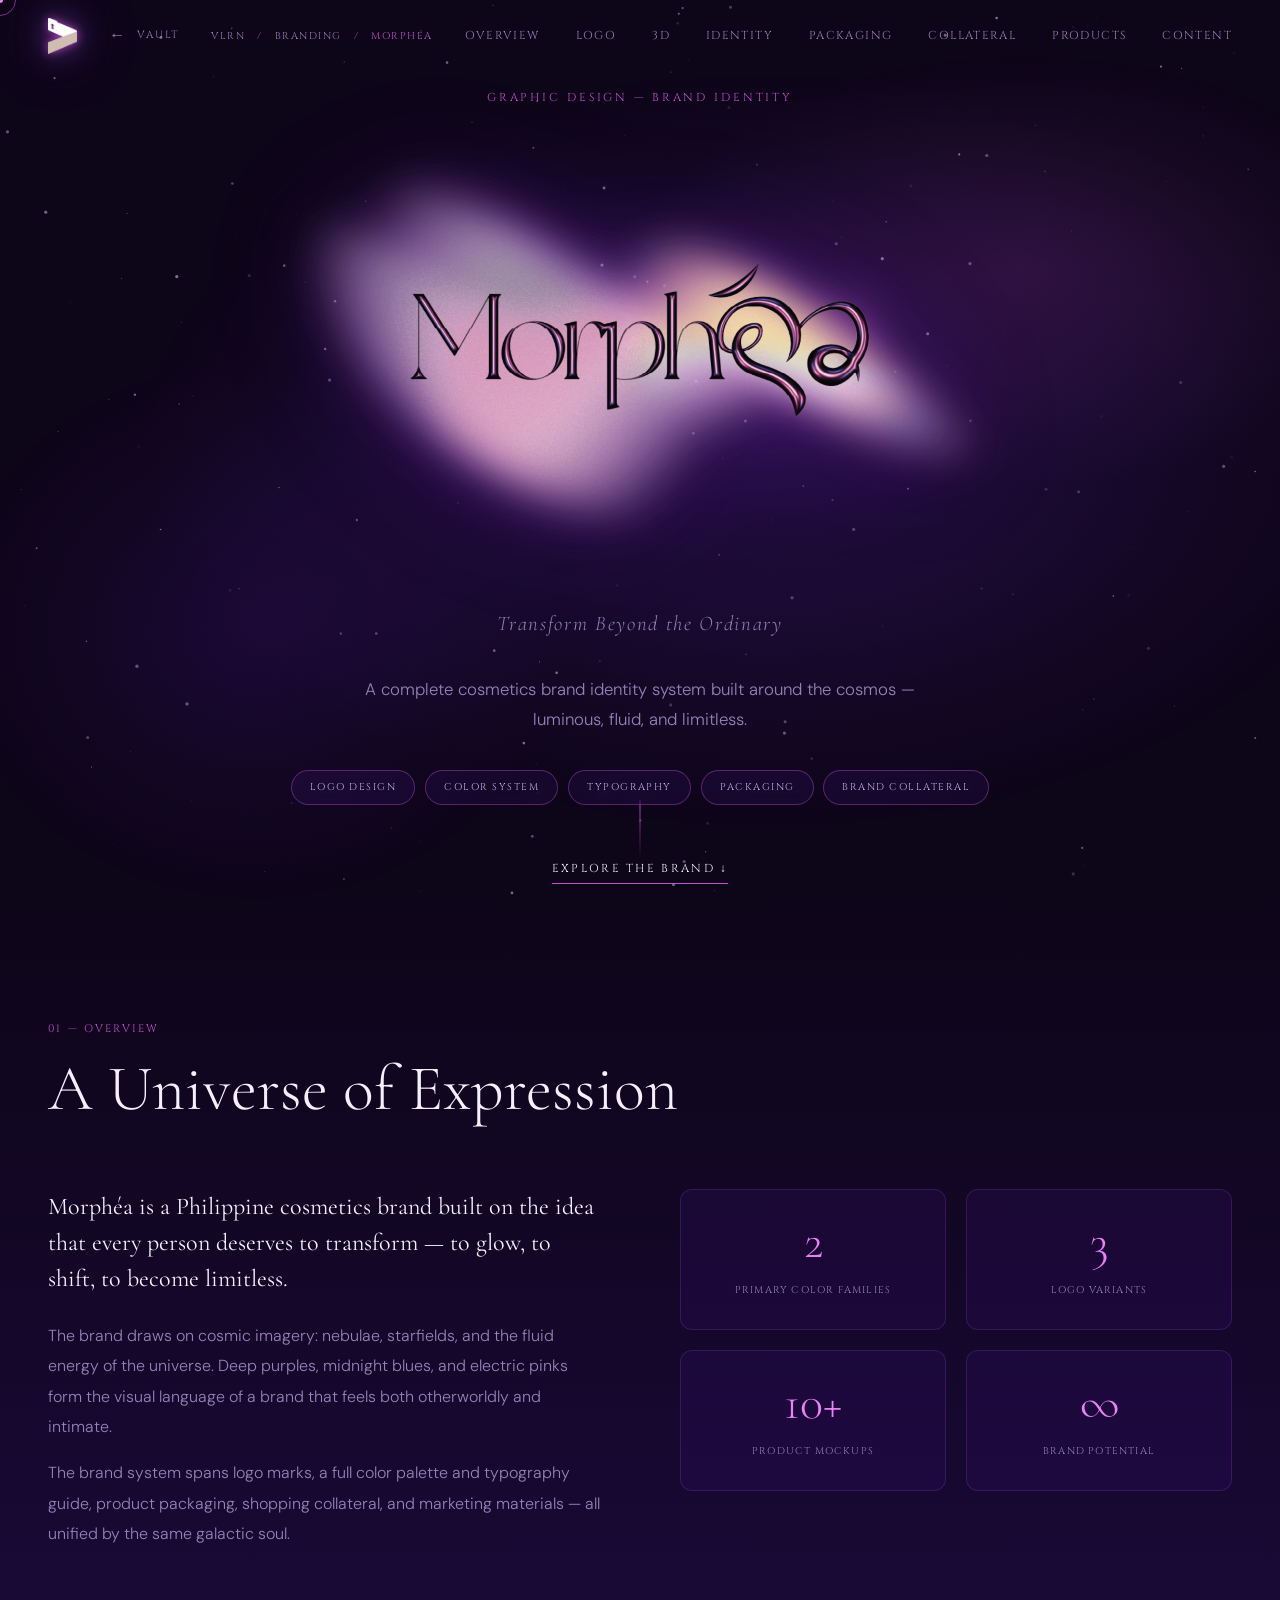
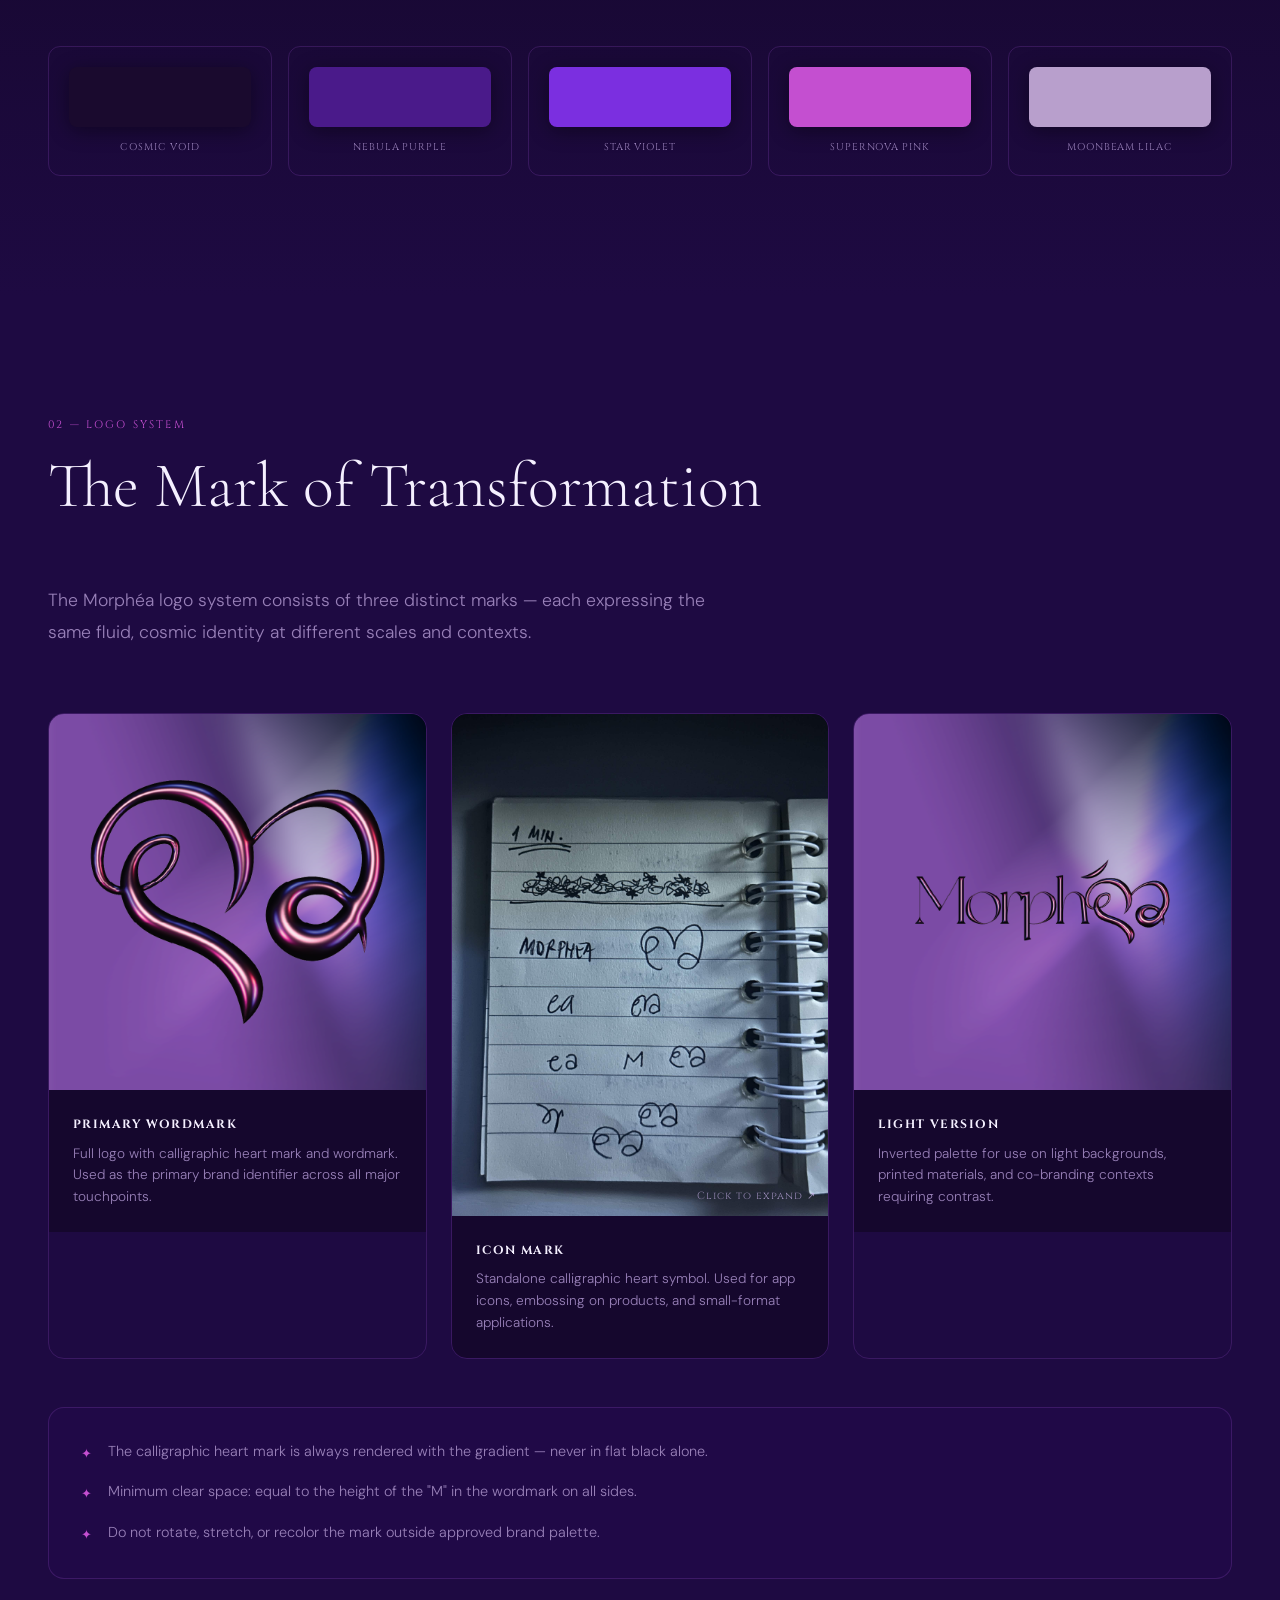
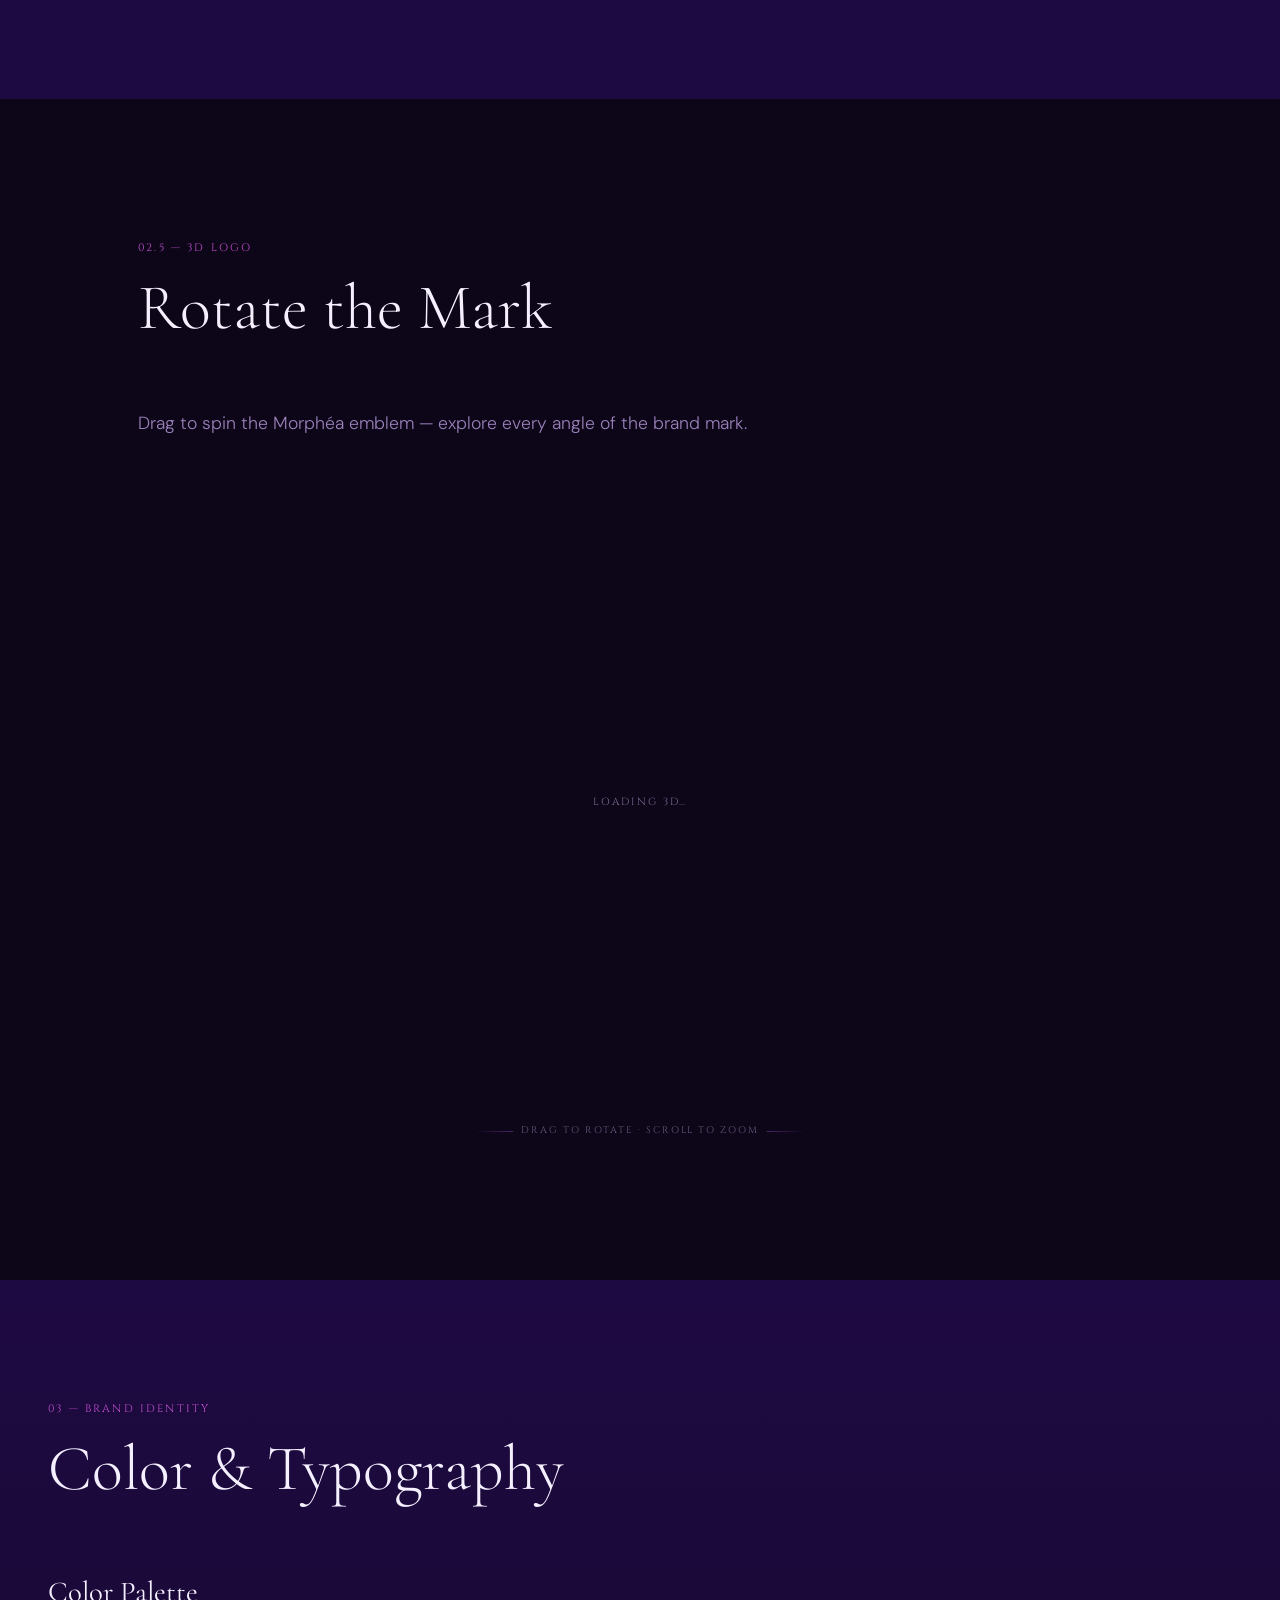
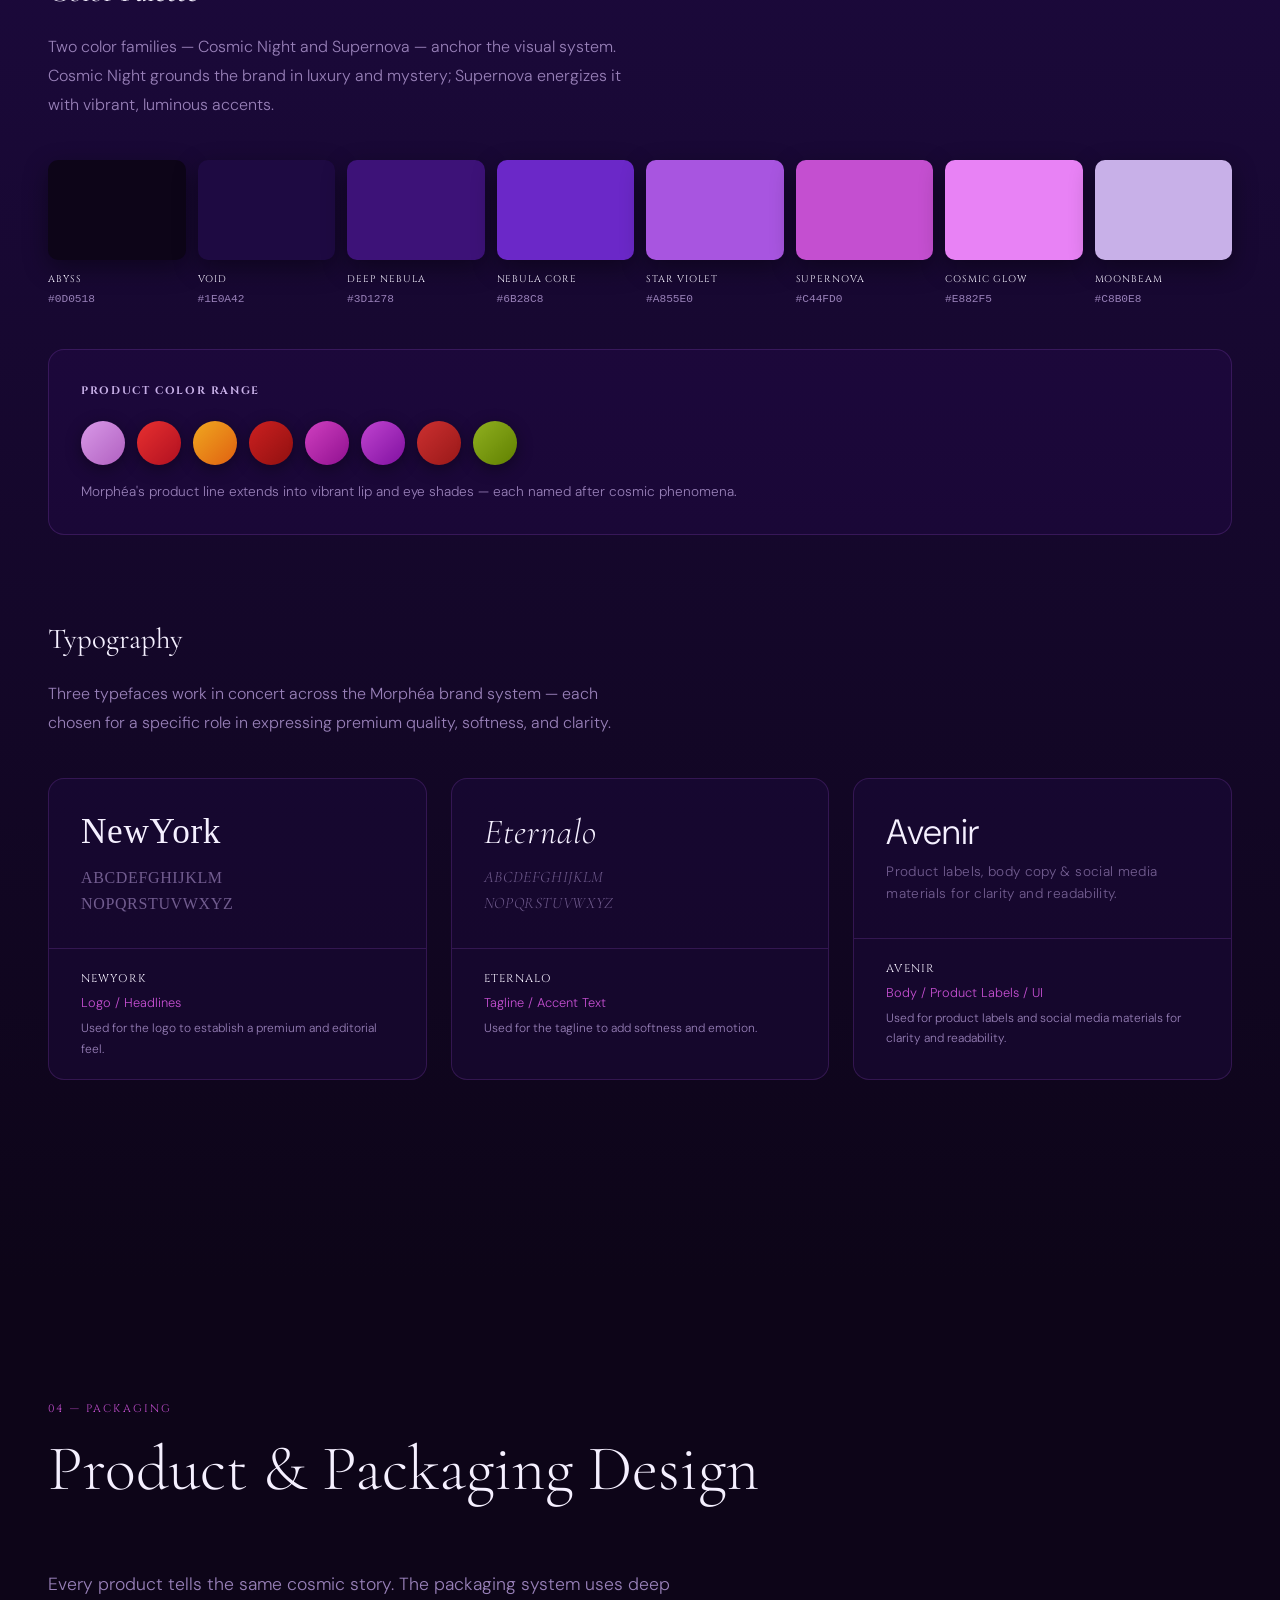
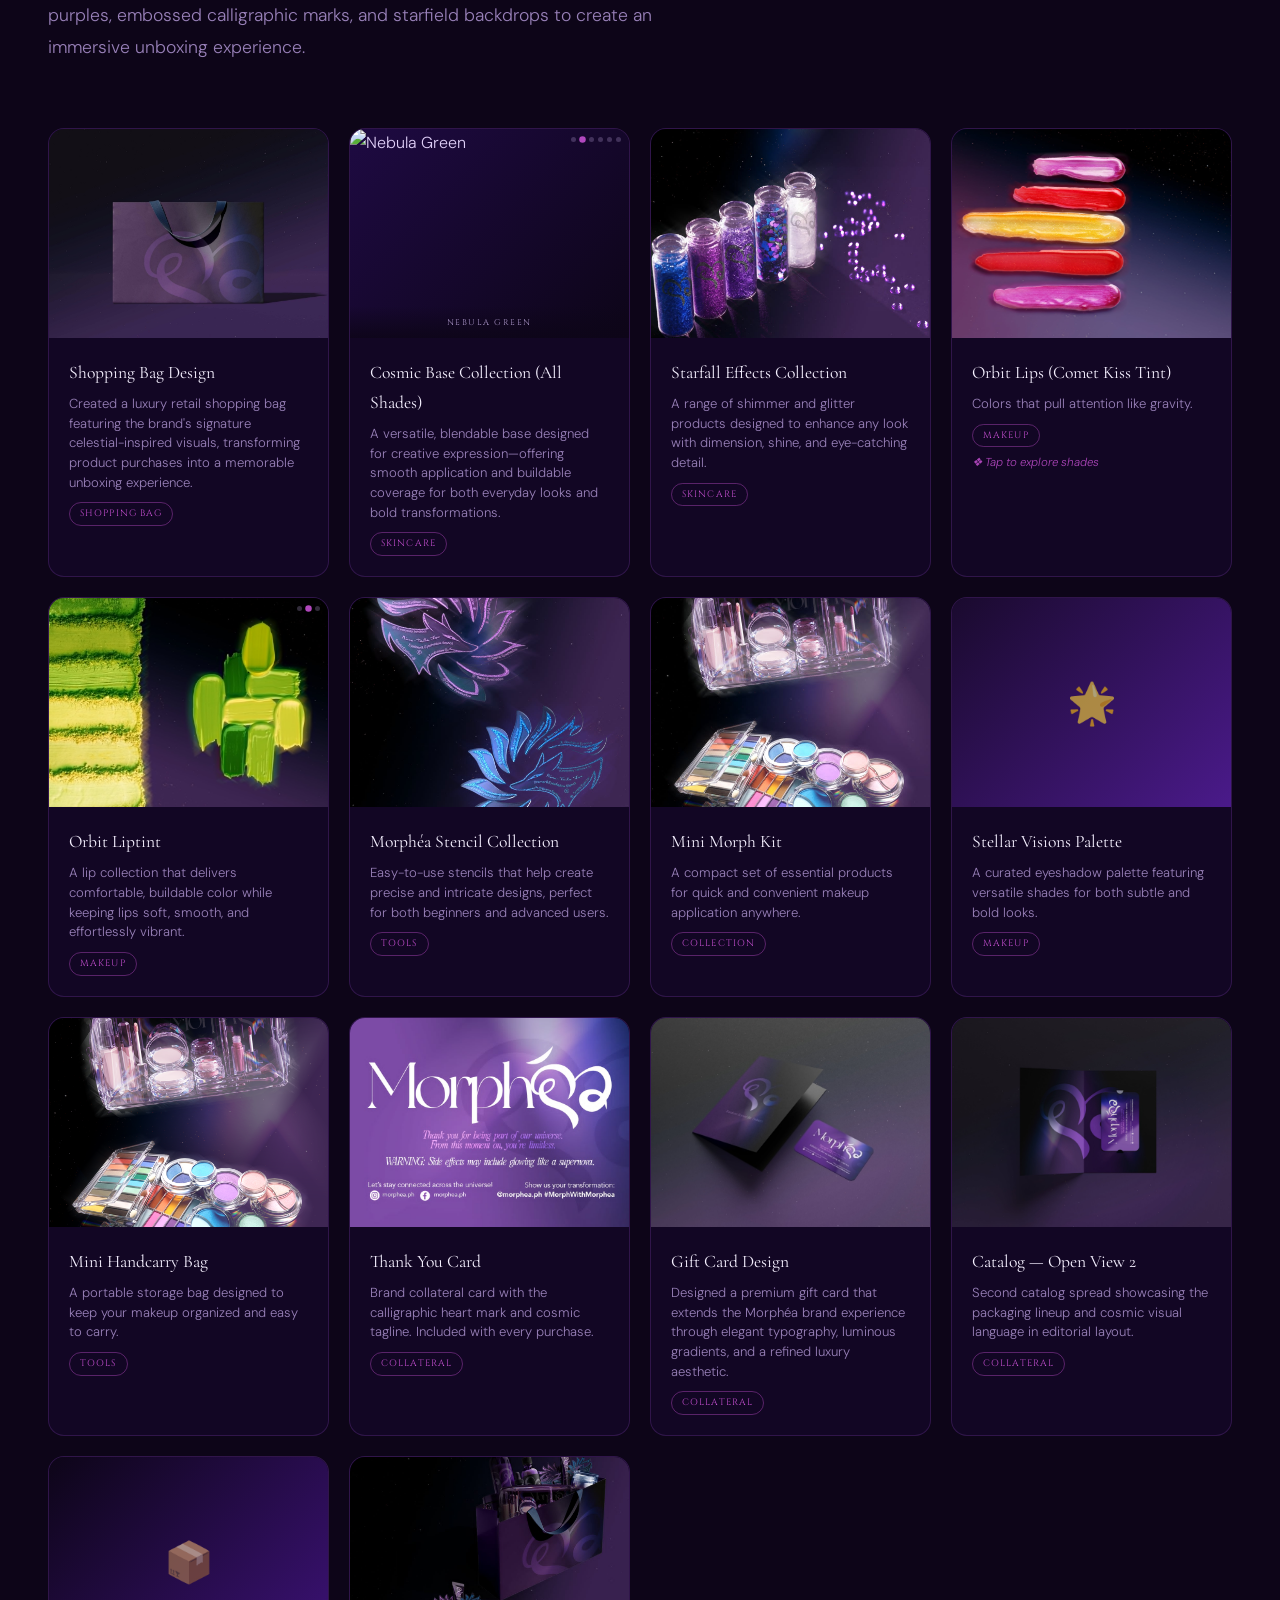
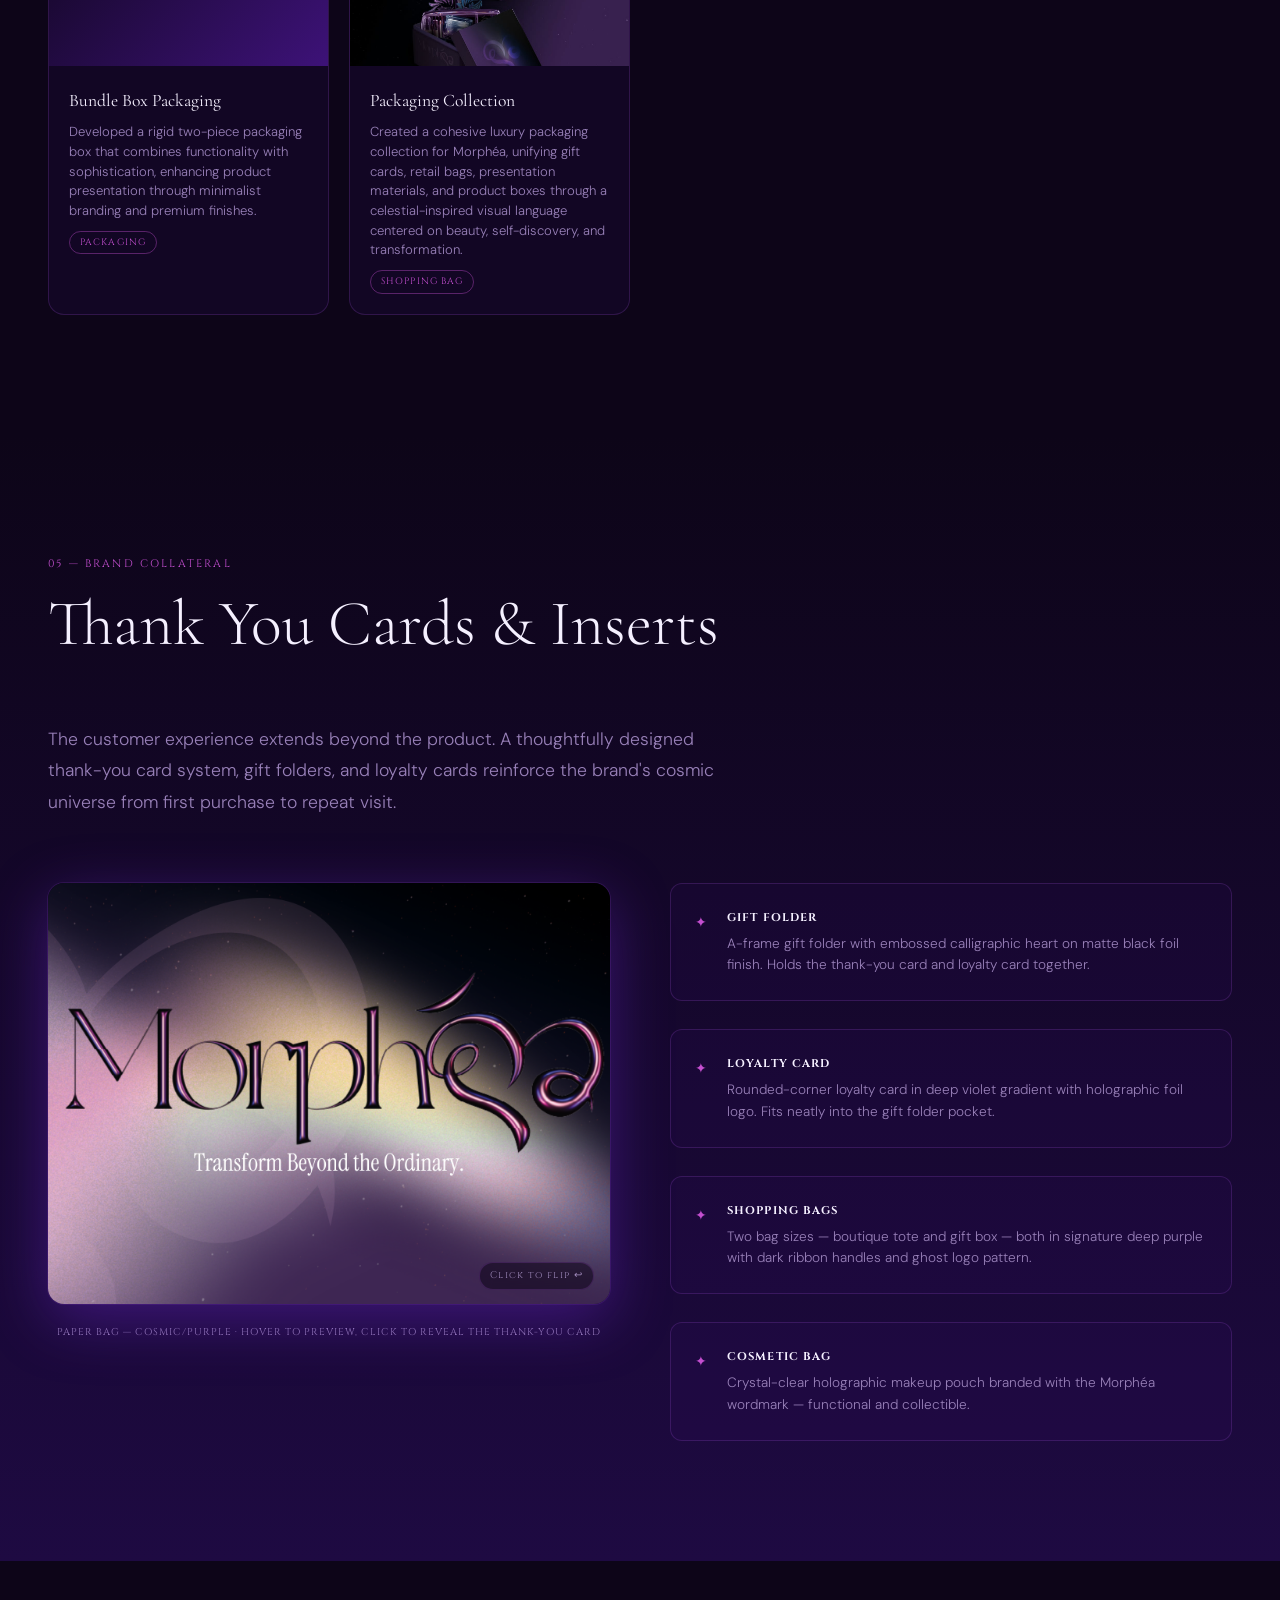
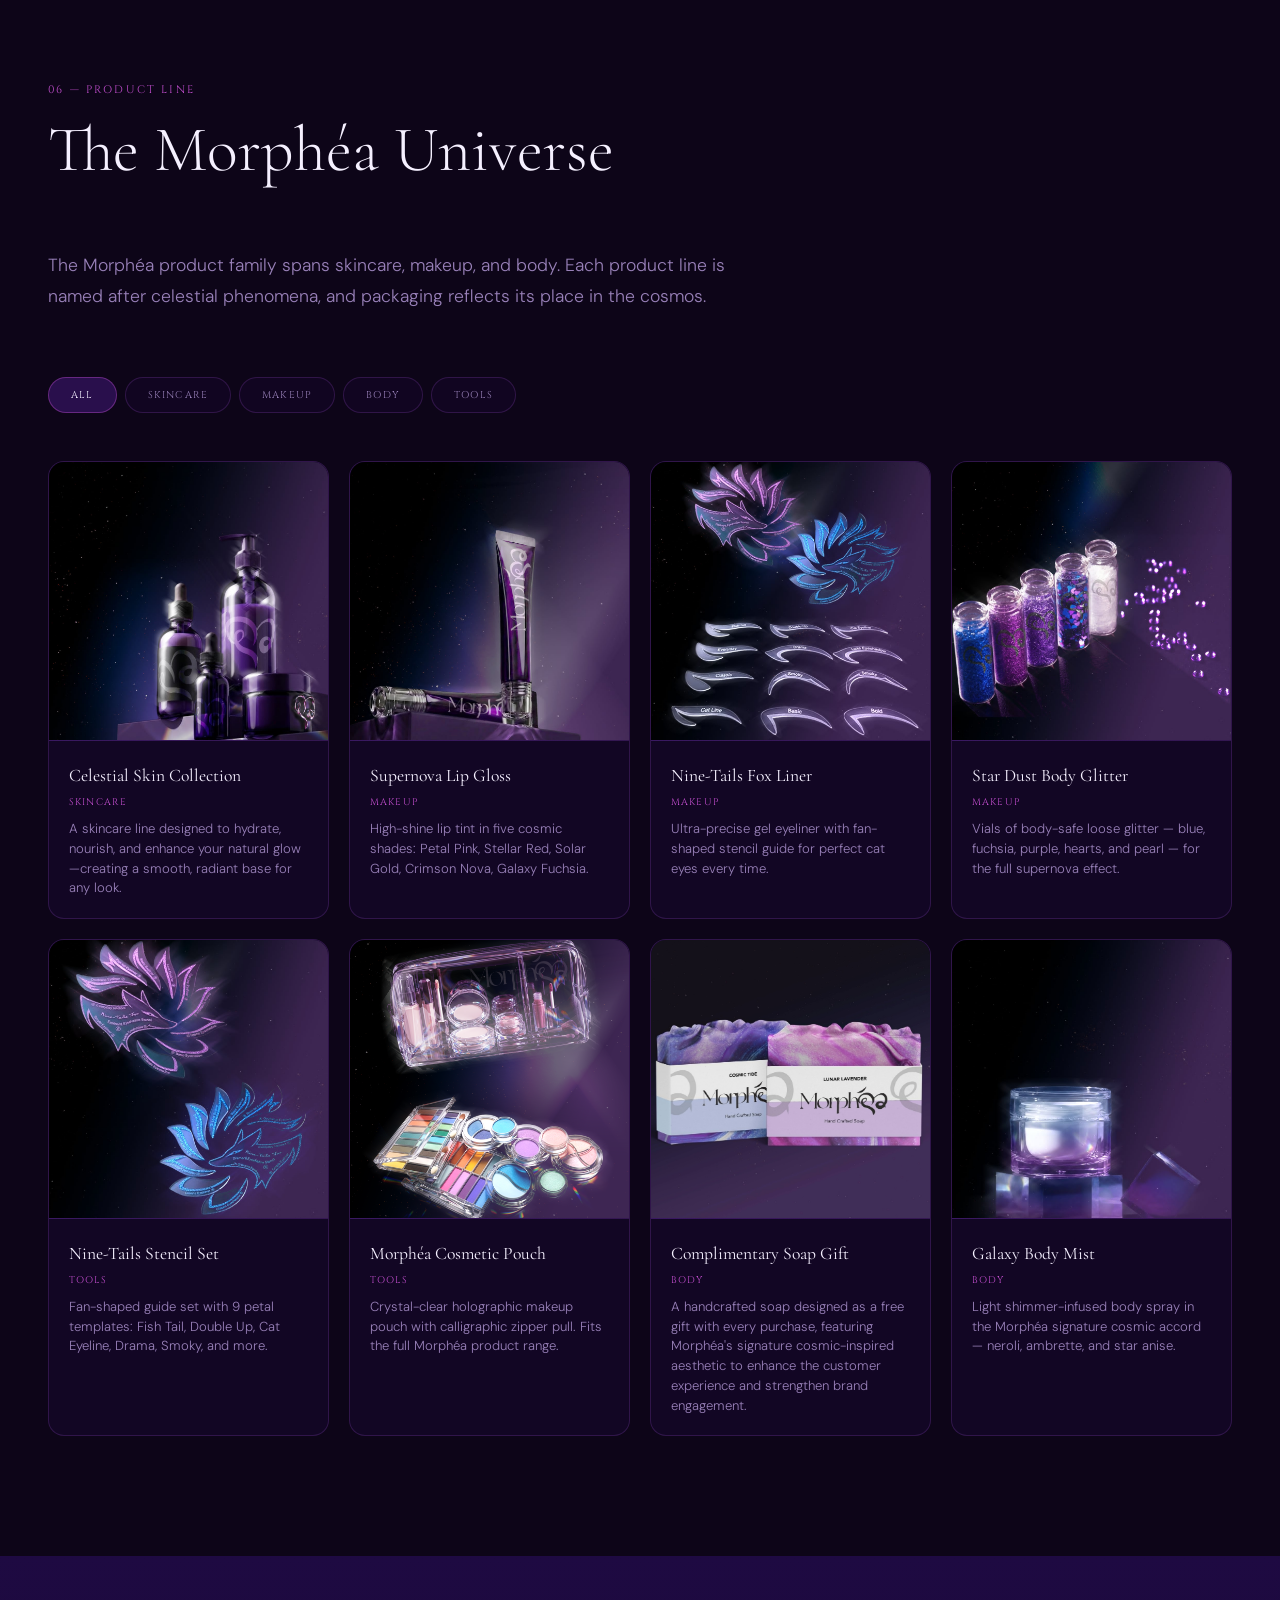
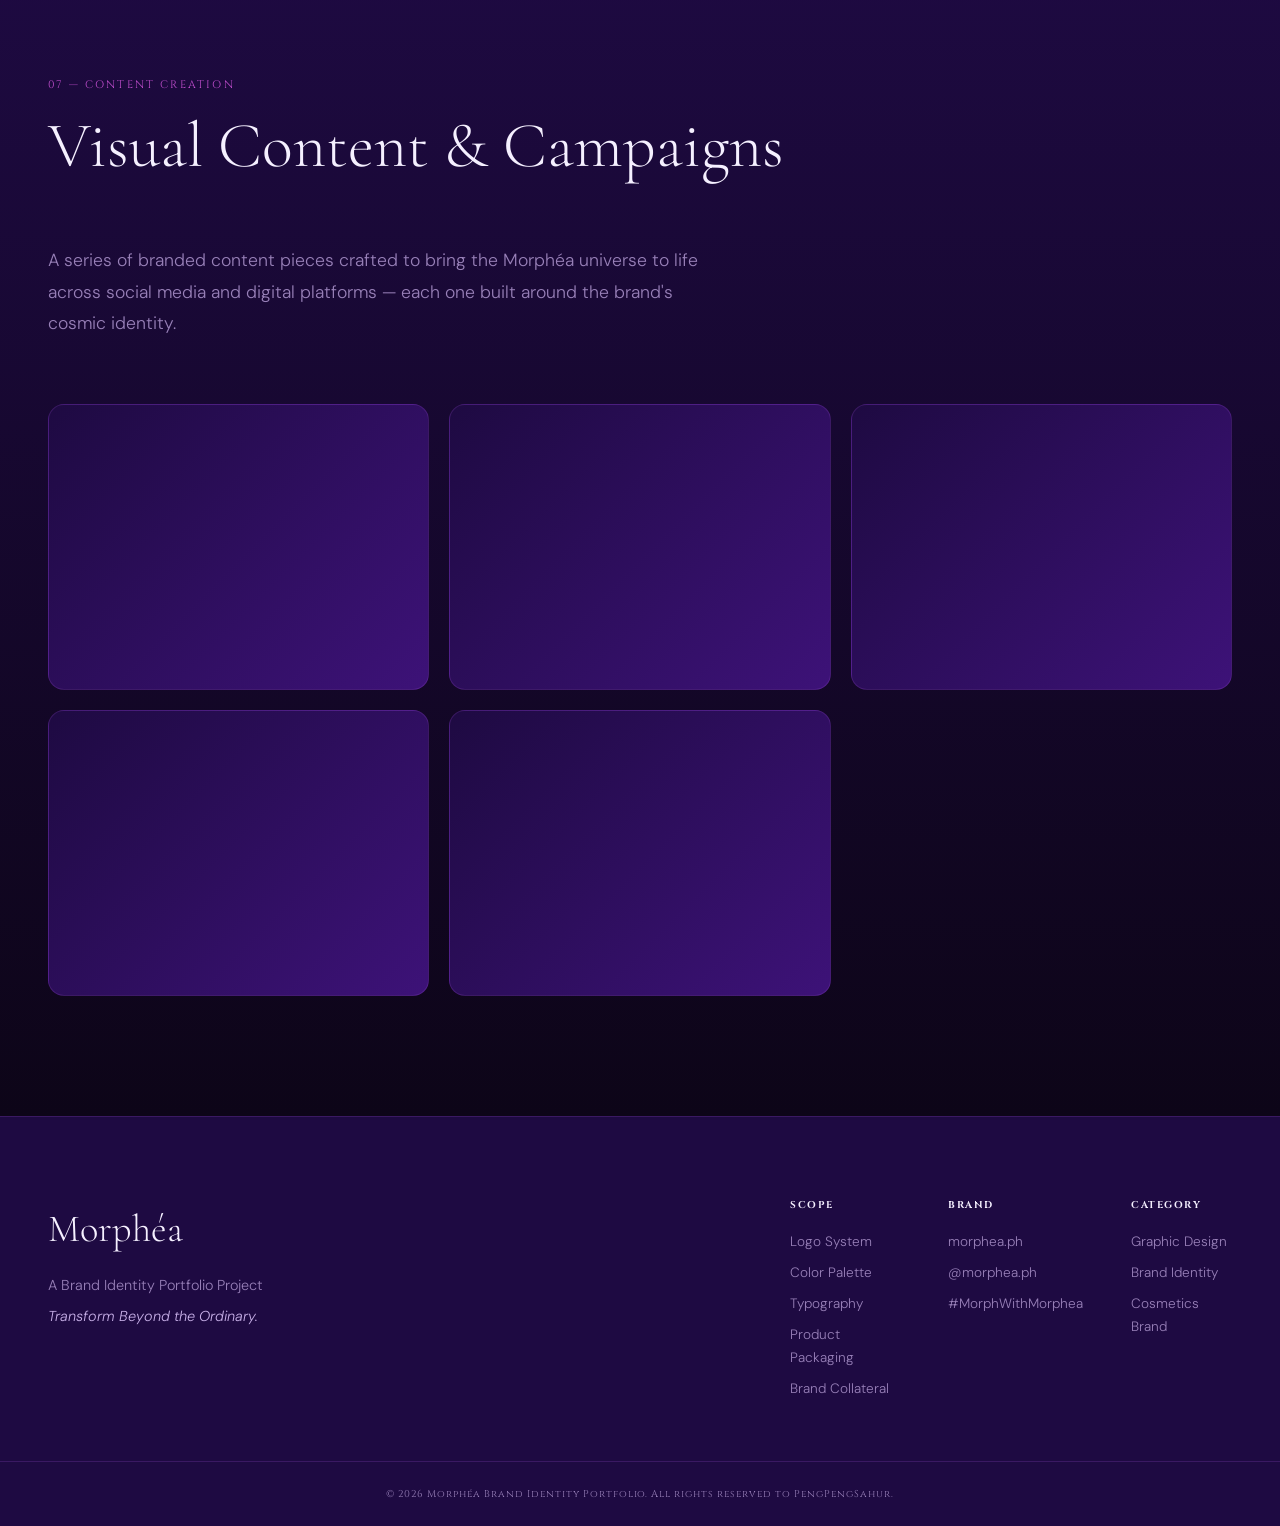
==== commit 0597c82f: "Add files via upload" ====
--- a/morphea/index.html
+++ b/morphea/index.html
@@ -69,7 +69,7 @@
     }
     .scroll-top-btn svg { width: 18px; height: 18px; stroke: #c8b0e8; fill: none; stroke-width: 2; stroke-linecap: round; stroke-linejoin: round; }
 
-    /* HERO WORDMARK IMAGE — no box, logo floats cleanly */
+    /* HERO WORDMARK IMAGE */
     .hero-title-main {
       position: relative;
       display: block;
@@ -241,6 +241,7 @@
       <a href="#packaging">Packaging</a>
       <a href="#collateral">Collateral</a>
       <a href="#products">Products</a>
+      <a href="#content-creation">Content</a>
     </div>
     <button class="nav-menu-btn" id="menuBtn" aria-label="Menu">
       <span></span><span></span><span></span>
@@ -256,6 +257,7 @@
     <a href="#packaging" class="mob-link">Packaging</a>
     <a href="#collateral" class="mob-link">Collateral</a>
     <a href="#products" class="mob-link">Products</a>
+    <a href="#content-creation" class="mob-link">Content Creation</a>
   </div>
 
   <!-- HERO -->
@@ -418,7 +420,7 @@
     </div>
   </section>
 
-  <!-- 3D LOGO VIEWER — Three.js OBJ -->
+  <!-- 3D LOGO VIEWER -->
   <section class="section threed-section" id="threed">
     <div class="threed-inner section-inner">
       <div class="section-header reveal">
@@ -452,7 +454,6 @@
     const canvas = document.getElementById('threedCanvas');
     const loading= document.getElementById('threedLoading');
 
-    // --- Renderer ---
     const renderer = new THREE.WebGLRenderer({ canvas, antialias: true, alpha: true });
     renderer.setPixelRatio(window.devicePixelRatio);
     renderer.shadowMap.enabled = true;
@@ -464,12 +465,10 @@
       camera.updateProjectionMatrix();
     }
 
-    // --- Scene / Camera ---
     const scene  = new THREE.Scene();
     const camera = new THREE.PerspectiveCamera(40, 1, 0.1, 1000);
     camera.position.set(0, 0, 50);
 
-    // --- Lights ---
     scene.add(new THREE.AmbientLight(0xffffff, 0.35));
 
     const key = new THREE.DirectionalLight(0xcc88ff, 2.2);
@@ -484,12 +483,10 @@
     rim.position.set(0, -20, -10);
     scene.add(rim);
 
-    // Subtle point glow
     const glow = new THREE.PointLight(0xdd66ff, 2.5, 80);
     glow.position.set(0, 0, 20);
     scene.add(glow);
 
-    // --- Material (chrome-like) ---
     const mat = new THREE.MeshStandardMaterial({
       color:      0xc87de8,
       metalness:  0.85,
@@ -497,19 +494,15 @@
       envMapIntensity: 1.0,
     });
 
-    // Simple env map via CubeCamera (fake, just set a color env)
     const pmremGenerator = new THREE.PMREMGenerator(renderer);
     pmremGenerator.compileEquirectangularShader();
 
-    // --- Parse OBJ inline (fetch from uploads path isn't available; use embedded fetch) ---
     async function loadOBJ(url) {
       const res = await fetch(url);
       const text = await res.text();
 
       const positions = [];
       const normals   = [];
-      const vertices  = [];  // final interleaved
-
       const posArr = [];
       const normArr= [];
 
@@ -523,7 +516,6 @@
           normArr.push(parseFloat(x), parseFloat(y), parseFloat(z));
         } else if (line.startsWith('f ')) {
           const parts = line.slice(2).trim().split(/\s+/);
-          // triangulate fans
           const tris = [];
           for (const p of parts) {
             const [vi,,ni] = p.split('/').map(s => parseInt(s) - 1);
@@ -555,7 +547,6 @@
     try {
       const geo = await loadOBJ('../assets/Asset 1.obj');
 
-      // Centre the geometry
       const box = new THREE.Box3().setFromBufferAttribute(geo.attributes.position);
       const centre = new THREE.Vector3();
       box.getCenter(centre);
@@ -580,7 +571,6 @@
     resize();
     window.addEventListener('resize', resize);
 
-    // --- Interaction ---
     let rotX = 0, rotY = 0;
     let targetX = 0, targetY = 0;
     let autoAngle = 0;
@@ -613,7 +603,6 @@
     let camZ = 50, targetCamZ = 50;
     wrap.addEventListener('wheel', e=>{ targetCamZ = Math.min(90,Math.max(20,targetCamZ+e.deltaY*0.05)); resetIdle(); e.preventDefault(); },{passive:false});
 
-    // --- Render loop ---
     (function animate() {
       requestAnimationFrame(animate);
       if (autoSpin) { autoAngle += 0.4; targetY = autoAngle; targetX += (0-rotX)*0.03; }
@@ -627,9 +616,7 @@
         mesh.rotation.y = THREE.MathUtils.degToRad(rotY);
       }
 
-      // Pulse the glow light
       glow.intensity = 2.2 + Math.sin(Date.now() * 0.002) * 0.8;
-
       renderer.render(scene, camera);
     })();
   })();
@@ -706,7 +693,6 @@
           </div>
         </div>
 
-        <!-- Product color swatches reference -->
         <div class="product-colors-note">
           <h4>Product Color Range</h4>
           <div class="product-swatches">
@@ -775,10 +761,7 @@
       </div>
       <p class="section-intro reveal">Every product tells the same cosmic story. The packaging system uses deep purples, embossed calligraphic marks, and starfield backdrops to create an immersive unboxing experience.</p>
 
-      <!-- Package Gallery (Lightbox) -->
-      <div class="packaging-grid" id="packagingGrid">
-        <!-- Cards generated by JS -->
-      </div>
+      <div class="packaging-grid" id="packagingGrid"></div>
 
       <!-- Lightbox -->
       <div class="lightbox" id="lightbox">
@@ -808,7 +791,6 @@
       <p class="section-intro reveal">The customer experience extends beyond the product. A thoughtfully designed thank-you card system, gift folders, and loyalty cards reinforce the brand's cosmic universe from first purchase to repeat visit.</p>
 
       <div class="collateral-showcase">
-        <!-- Thank you card flip mockup -->
         <div class="collateral-hero reveal">
           <div class="ty-flip-scene">
             <div class="ty-flip-card" id="tyFlipCard">
@@ -876,9 +858,20 @@
         <button class="filter-btn" data-filter="tools">Tools</button>
       </div>
 
-      <div class="products-grid" id="productsGrid">
-        <!-- Populated by JS -->
-      </div>
+      <div class="products-grid" id="productsGrid"></div>
+    </div>
+  </section>
+
+  <!-- CONTENT CREATION -->
+  <section class="section content-creation-section" id="content-creation">
+    <div class="section-inner">
+      <div class="section-header reveal">
+        <span class="section-label">07 — Content Creation</span>
+        <h2>Visual Content & Campaigns</h2>
+      </div>
+      <p class="section-intro reveal">A series of branded content pieces crafted to bring the Morphéa universe to life across social media and digital platforms — each one built around the brand's cosmic identity.</p>
+
+      <div class="content-creation-grid" id="contentCreationGrid"></div>
     </div>
   </section>
 
@@ -929,34 +922,32 @@
     </div>
   </footer>
 
-  <!-- SVG rotation removed — Three.js handles 3D interaction above -->
-
   <script>
   function openLogoLightbox(el) {
-    const img = el.querySelector('img');
+    var img = el.querySelector('img');
     if (!img) return;
-    const overlay = document.createElement('div');
+    var overlay = document.createElement('div');
     overlay.style.cssText = 'position:fixed;inset:0;z-index:10000;background:rgba(0,0,0,0.92);display:flex;align-items:center;justify-content:center;cursor:zoom-out;';
-    const pic = document.createElement('img');
+    var pic = document.createElement('img');
     pic.src = img.src;
     pic.style.cssText = 'max-width:90vw;max-height:90vh;object-fit:contain;border-radius:8px;box-shadow:0 20px 80px rgba(107,40,200,0.5);';
     overlay.appendChild(pic);
-    overlay.addEventListener('click', () => overlay.remove());
+    overlay.addEventListener('click', function() { overlay.remove(); });
     document.body.appendChild(overlay);
   }
 
   // Flip card
-  const tyCard = document.getElementById('tyFlipCard');
+  var tyCard = document.getElementById('tyFlipCard');
   if (tyCard) {
-    tyCard.addEventListener('click', () => tyCard.classList.toggle('flipped'));
+    tyCard.addEventListener('click', function() { tyCard.classList.toggle('flipped'); });
   }
 
   // Scroll to top
-  const scrollBtn = document.getElementById('scrollTopBtn');
-  window.addEventListener('scroll', () => {
+  var scrollBtn = document.getElementById('scrollTopBtn');
+  window.addEventListener('scroll', function() {
     scrollBtn.classList.toggle('visible', window.scrollY > 400);
   });
-  scrollBtn.addEventListener('click', (e) => {
+  scrollBtn.addEventListener('click', function(e) {
     e.preventDefault();
     window.scrollTo({ top: 0, behavior: 'smooth' });
   });
--- a/morphea/style.css
+++ b/morphea/style.css
@@ -1200,4 +1200,47 @@
   position: relative;
   overflow: hidden;
   aspect-ratio: 4/3;
+}
+/* ---- CONTENT CREATION ---- */
+.content-creation-section {
+  background: linear-gradient(to bottom, var(--void), var(--abyss));
+}
+.content-creation-grid {
+  display: grid;
+  grid-template-columns: repeat(auto-fill, minmax(300px, 1fr));
+  gap: 20px;
+}
+.cc-card {
+  border: 1px solid var(--border);
+  border-radius: 16px;
+  overflow: hidden;
+  cursor: zoom-in;
+  transition: border-color 0.3s, transform 0.4s;
+  background: rgba(30, 10, 66, 0.3);
+  aspect-ratio: 4/3;
+  position: relative;
+}
+.cc-card:hover {
+  border-color: var(--border-bright);
+  transform: translateY(-6px);
+}
+.cc-card img {
+  width: 100%; height: 100%;
+  object-fit: cover; object-position: center;
+  display: block;
+  transition: transform 0.5s ease;
+}
+.cc-card:hover img { transform: scale(1.05); }
+.cc-card-overlay {
+  position: absolute; inset: 0;
+  background: linear-gradient(to top, rgba(13,5,24,0.85) 0%, transparent 50%);
+  opacity: 0;
+  transition: opacity 0.3s;
+  display: flex; align-items: flex-end; padding: 16px;
+}
+.cc-card:hover .cc-card-overlay { opacity: 1; }
+.cc-card-label {
+  font-family: var(--ff-label);
+  font-size: 0.6rem; letter-spacing: 0.15em;
+  text-transform: uppercase; color: var(--moonbeam);
 }
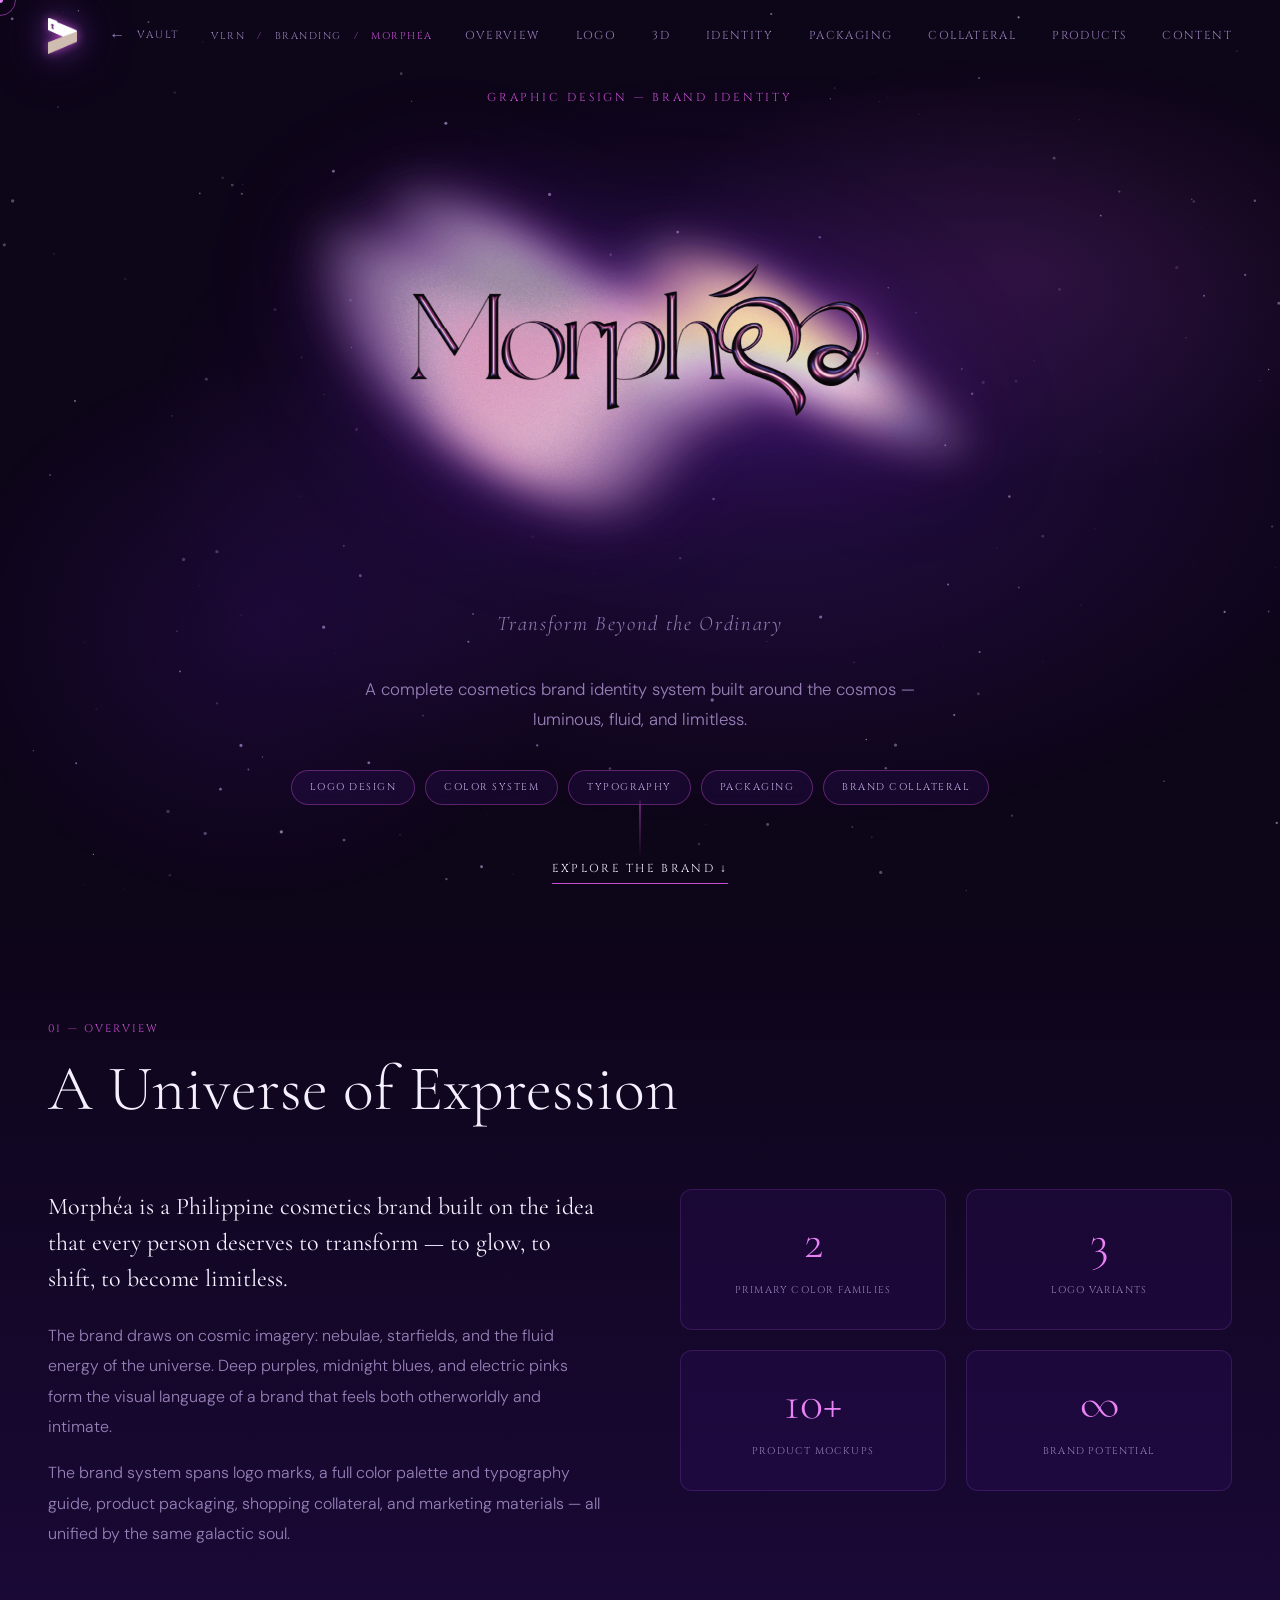
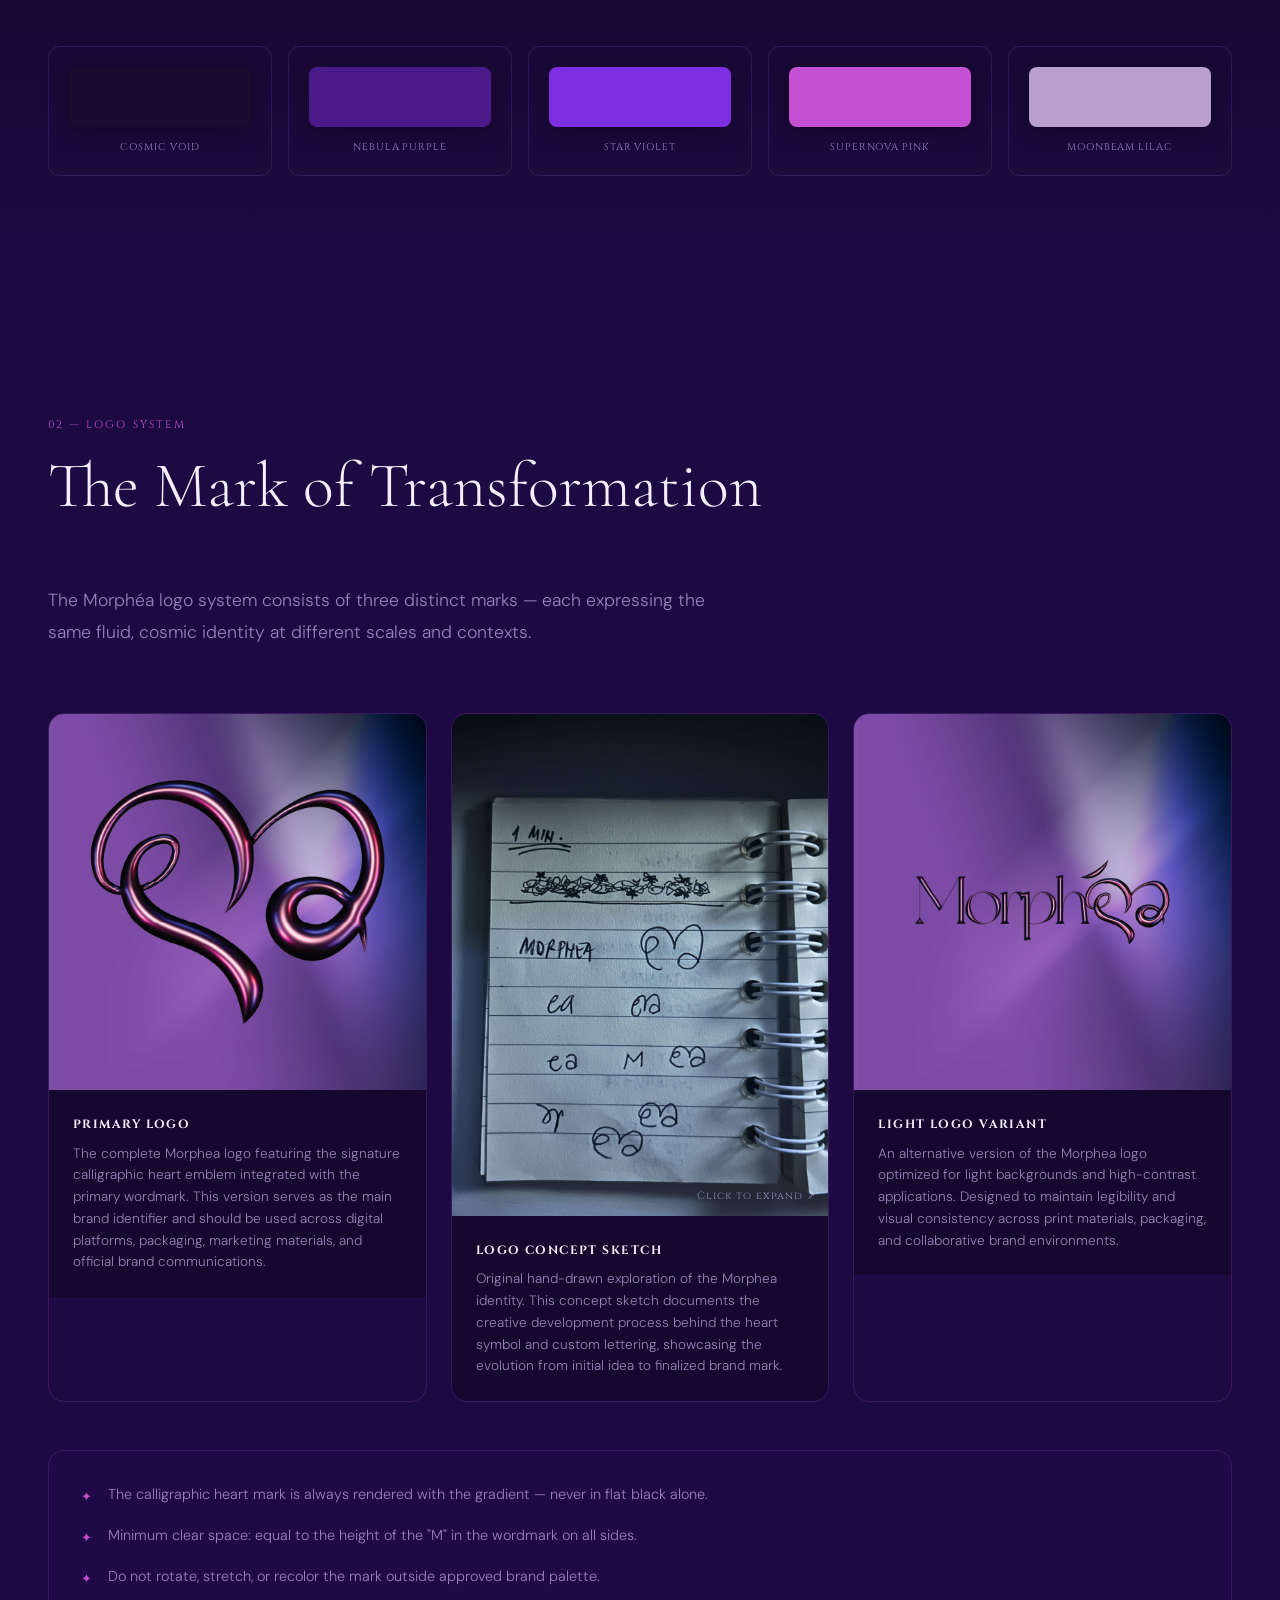
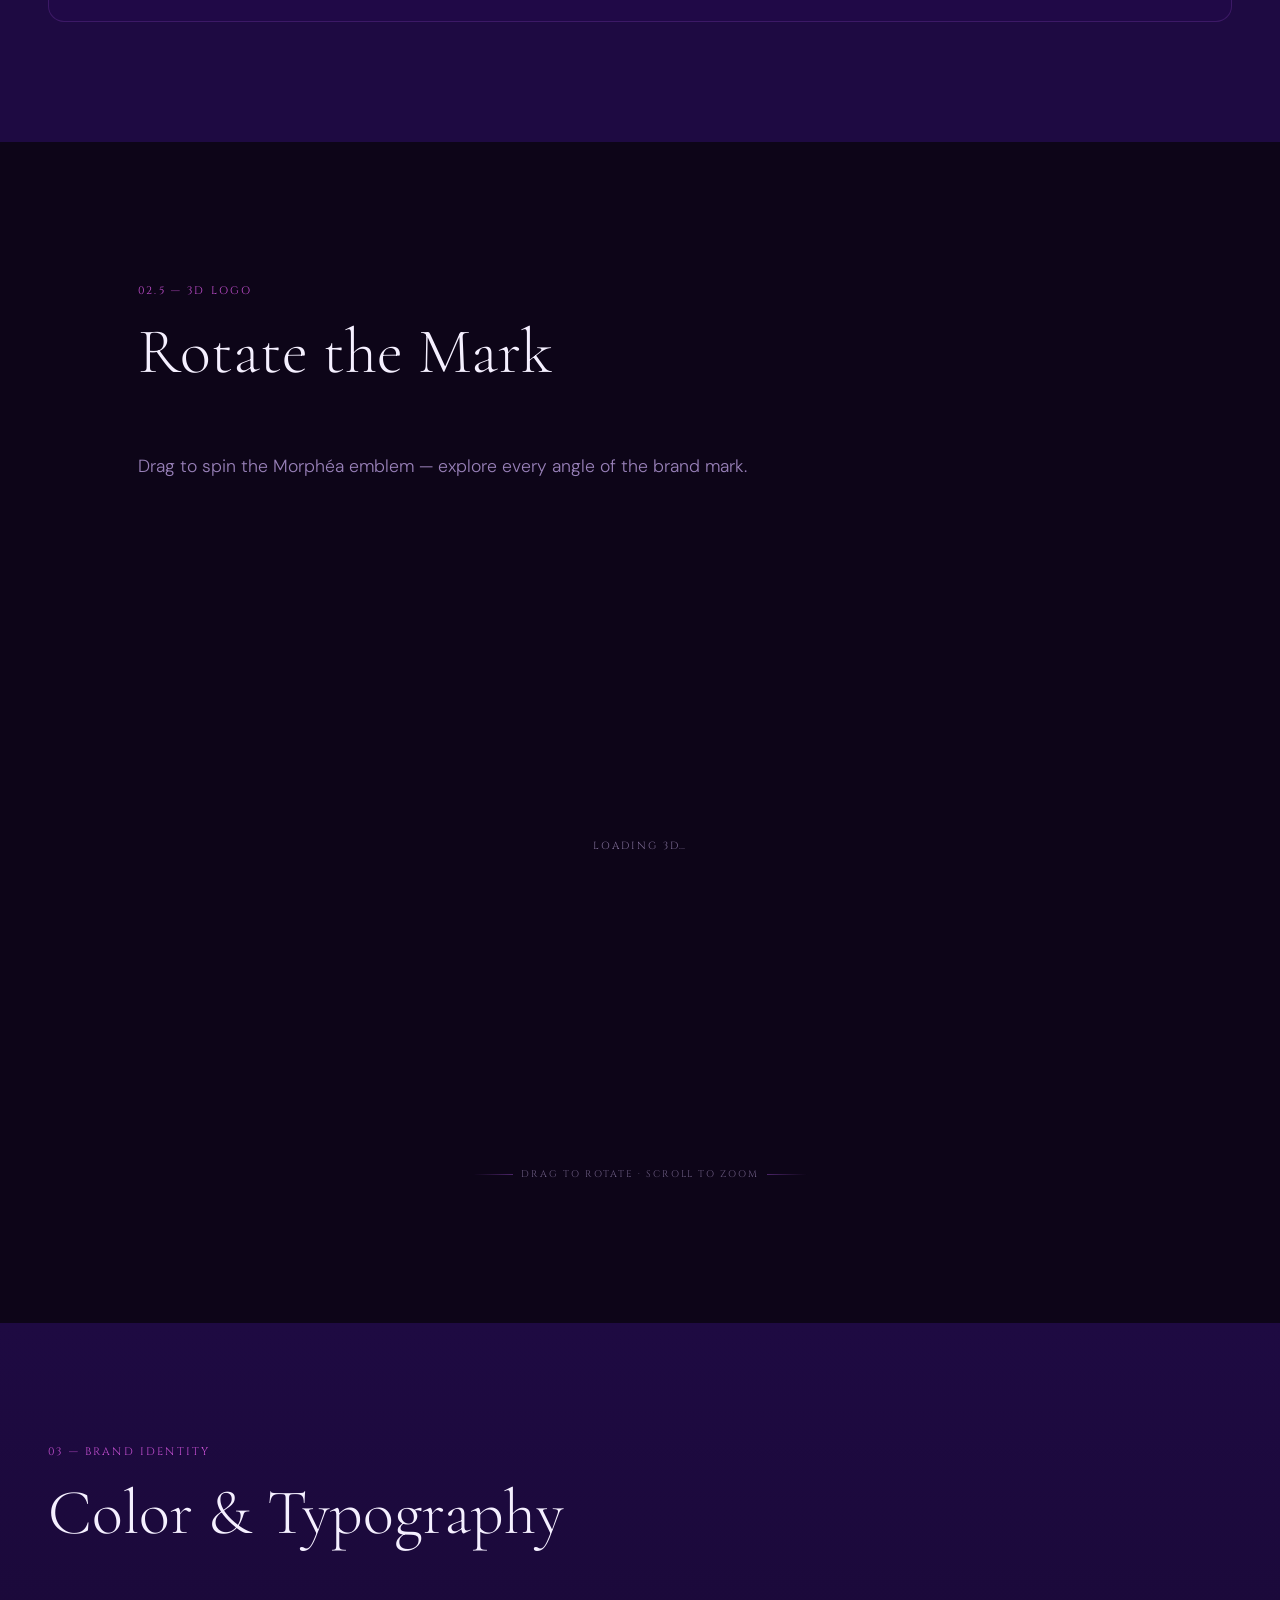
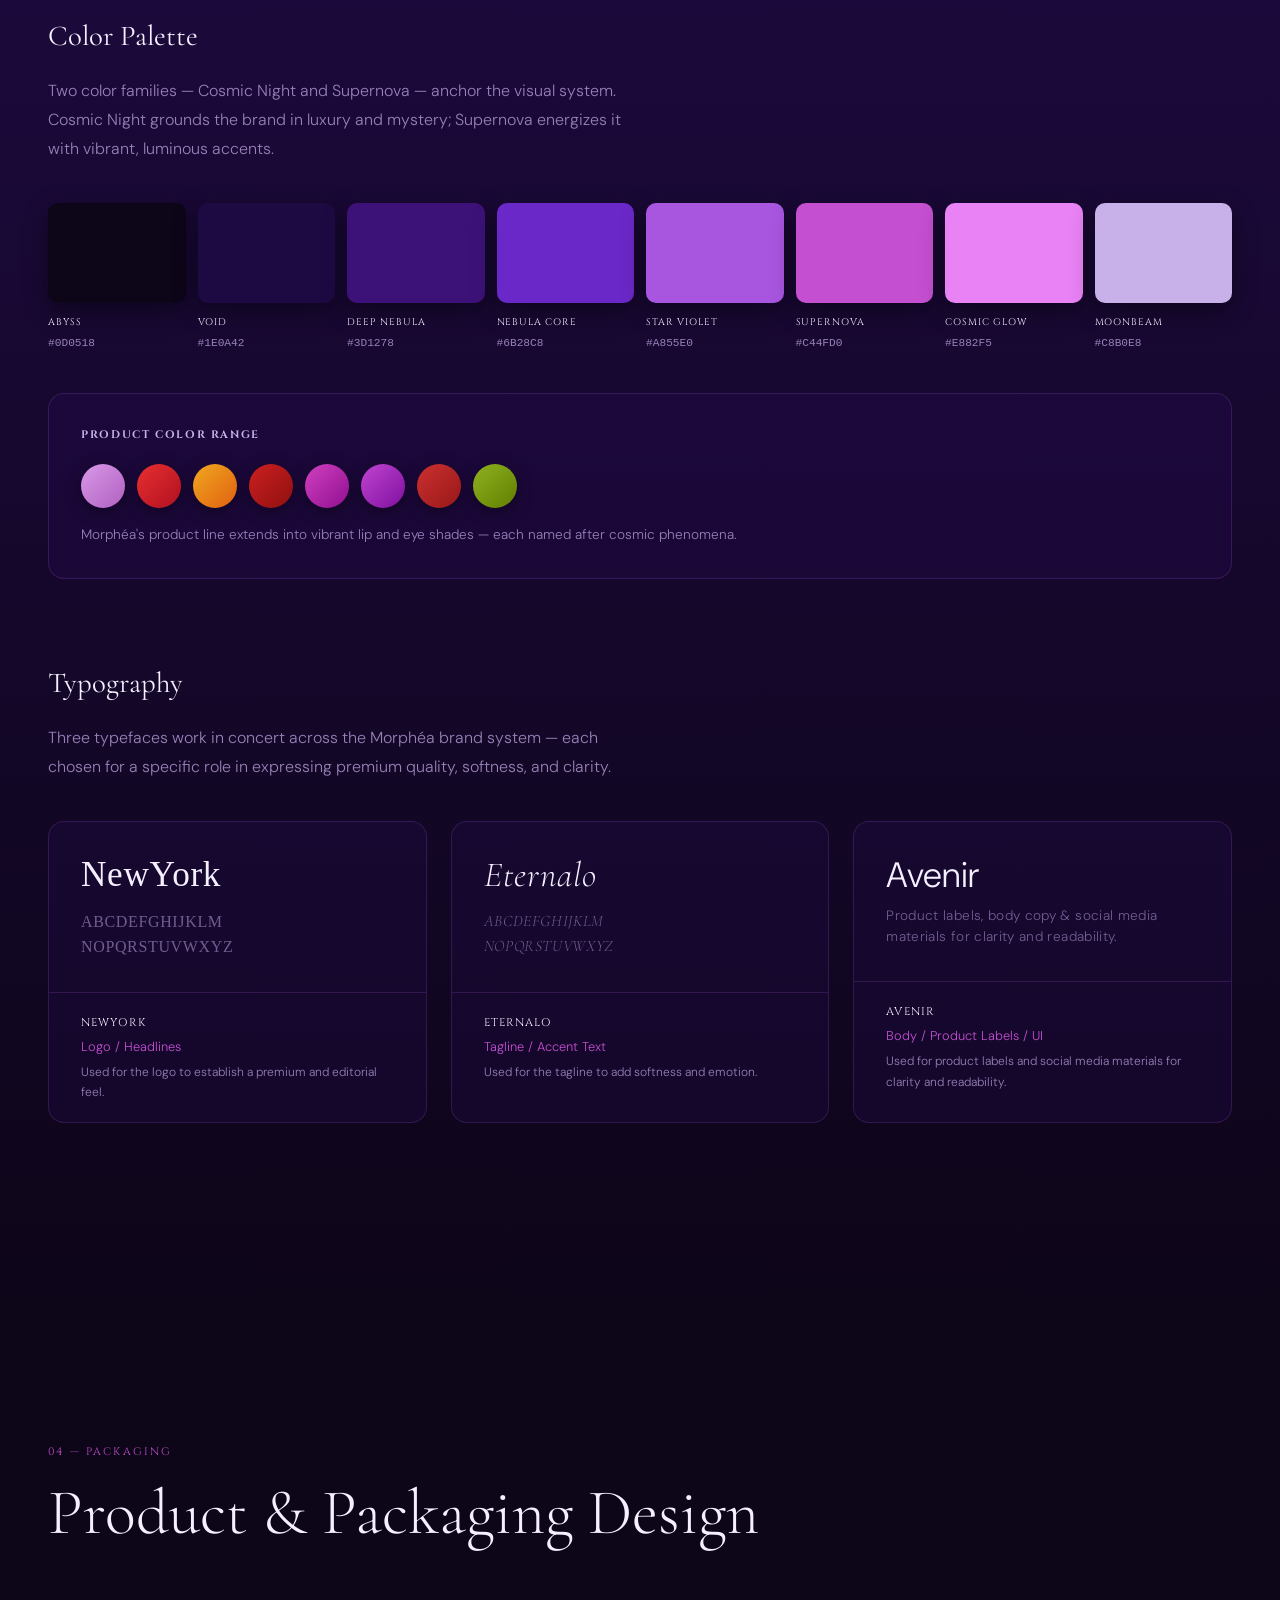
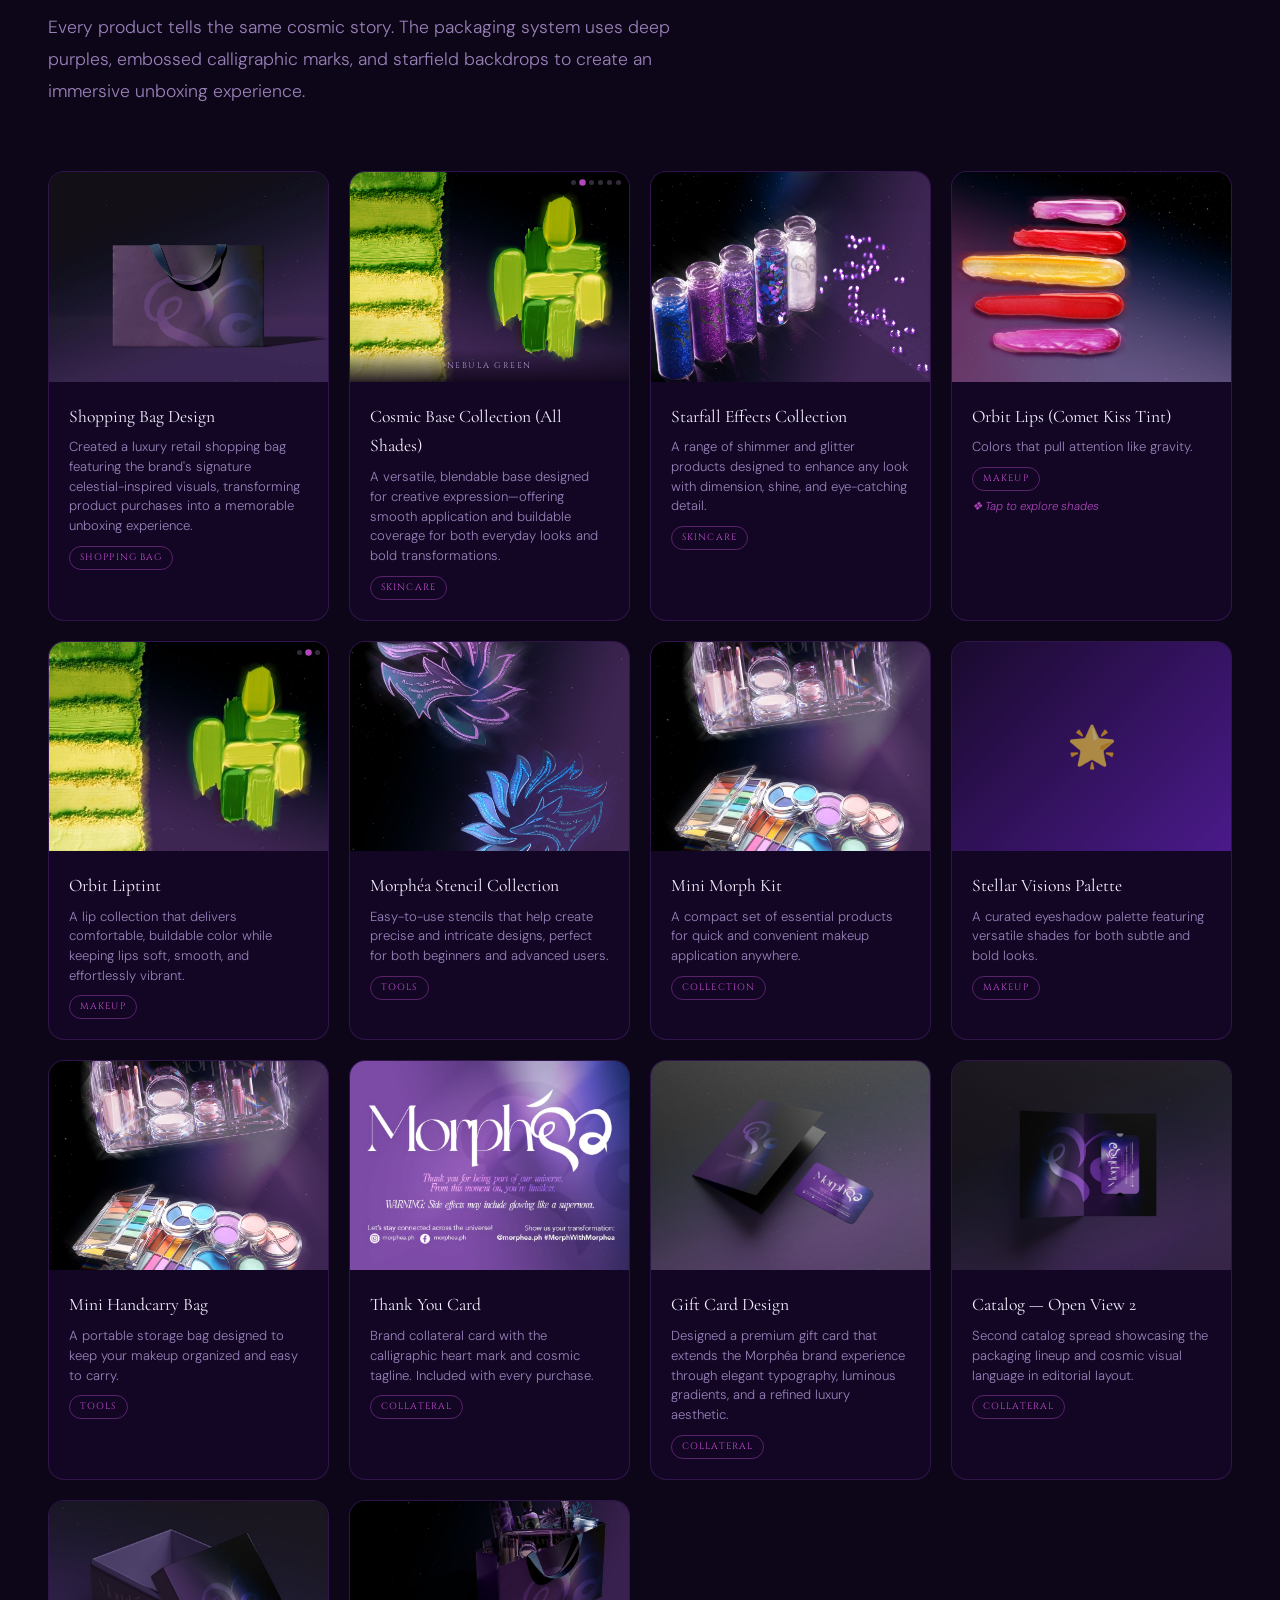
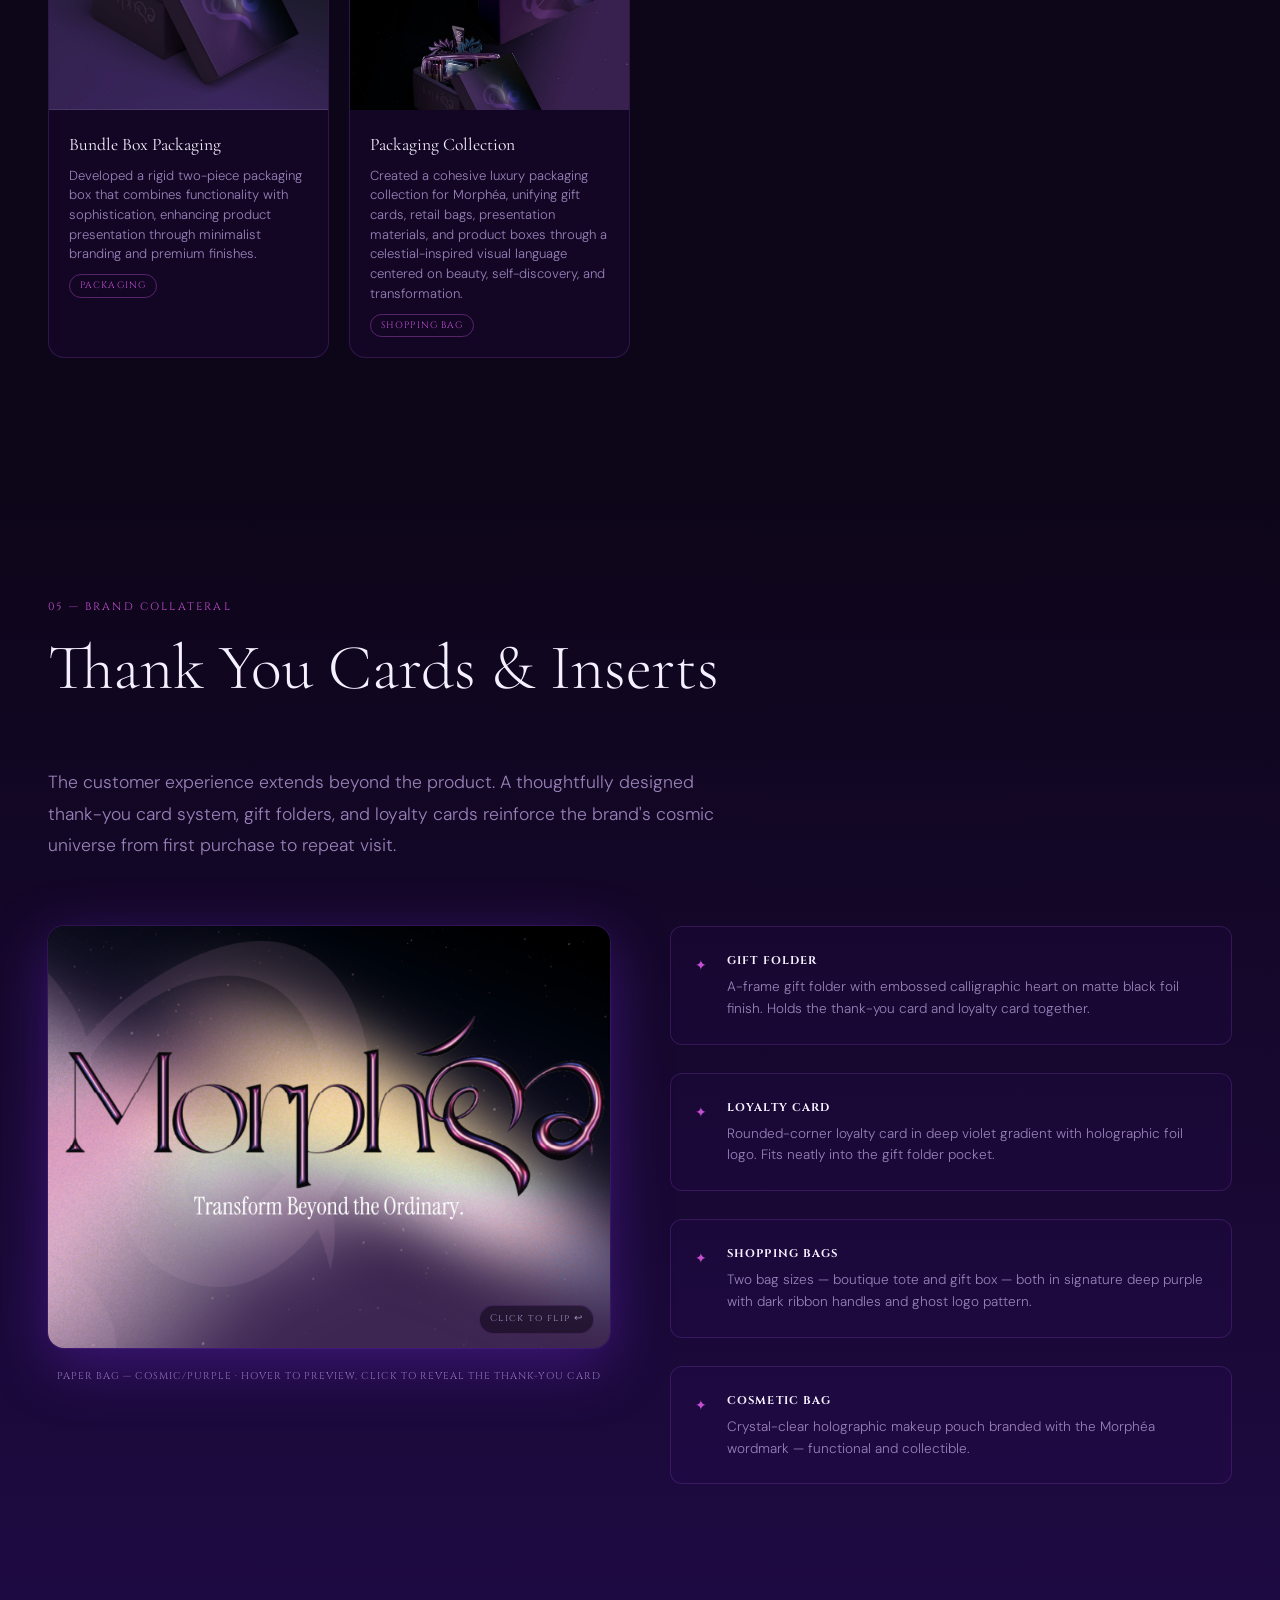
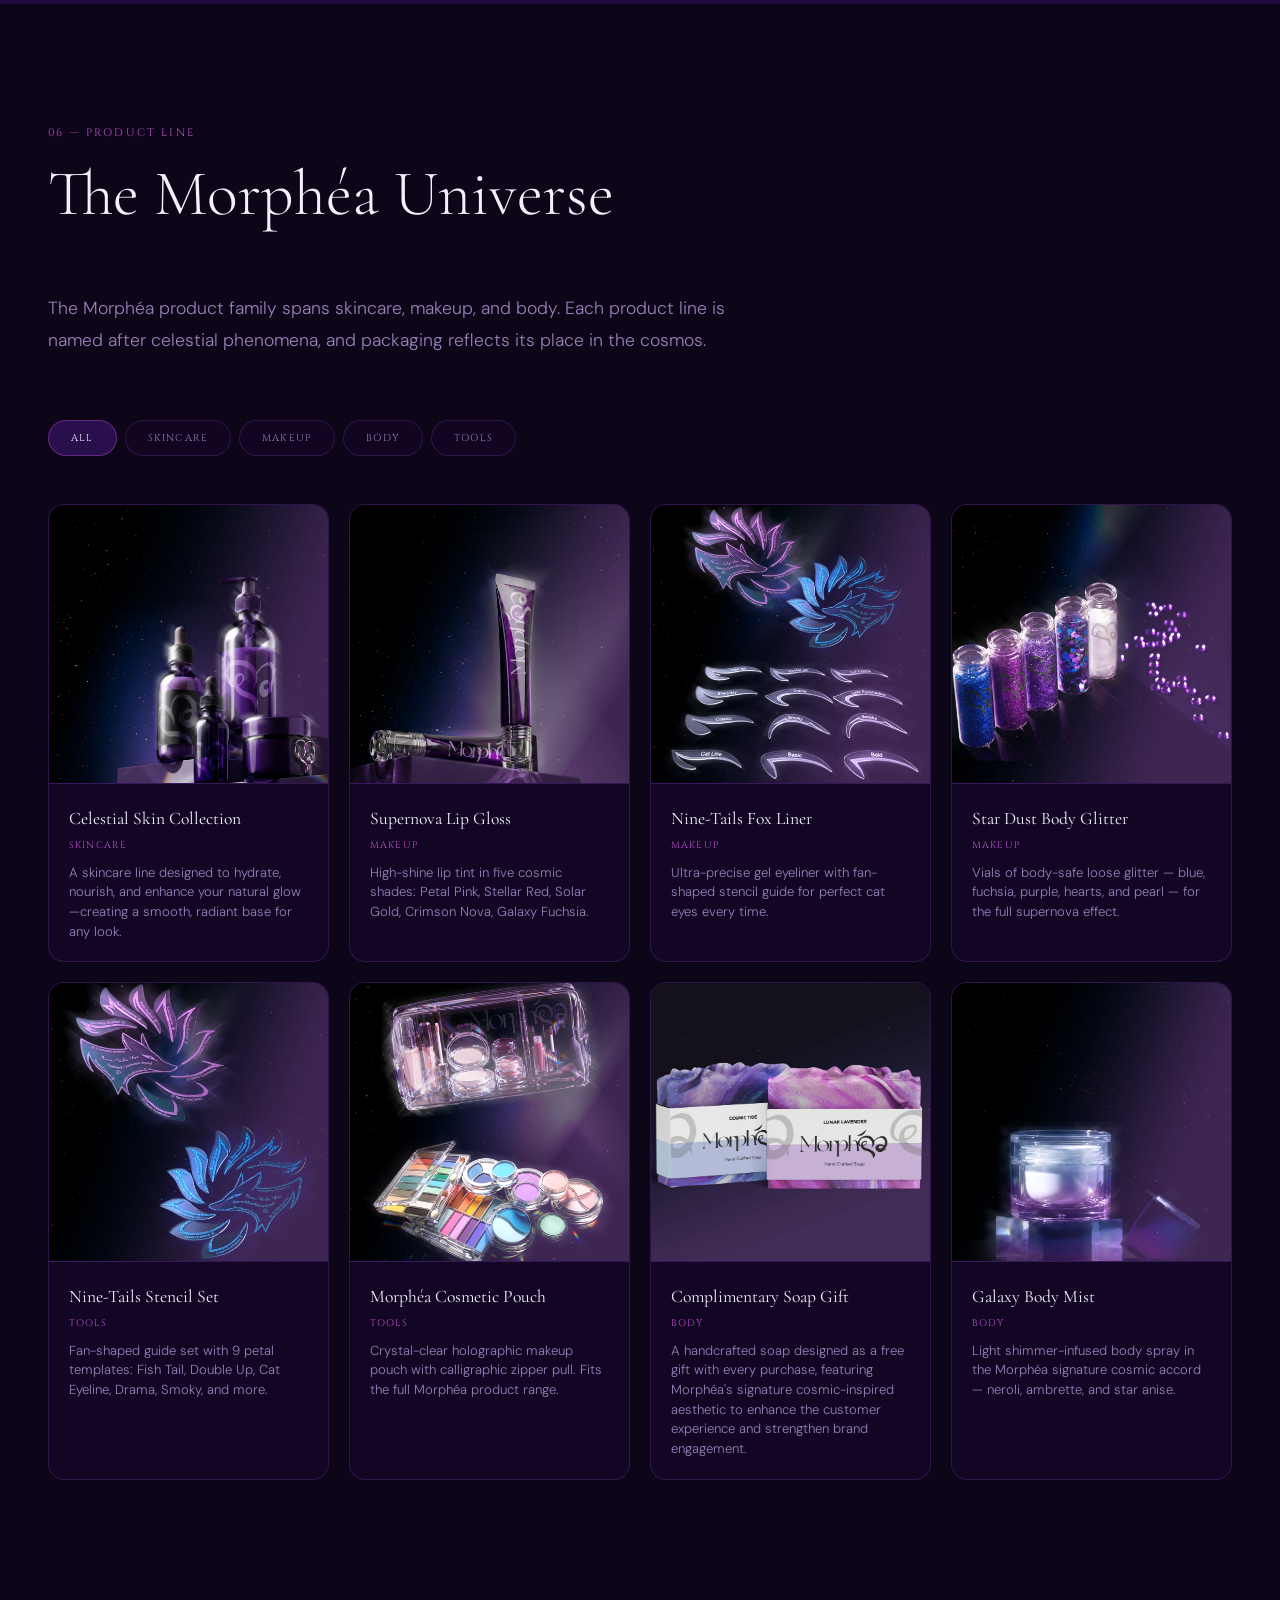
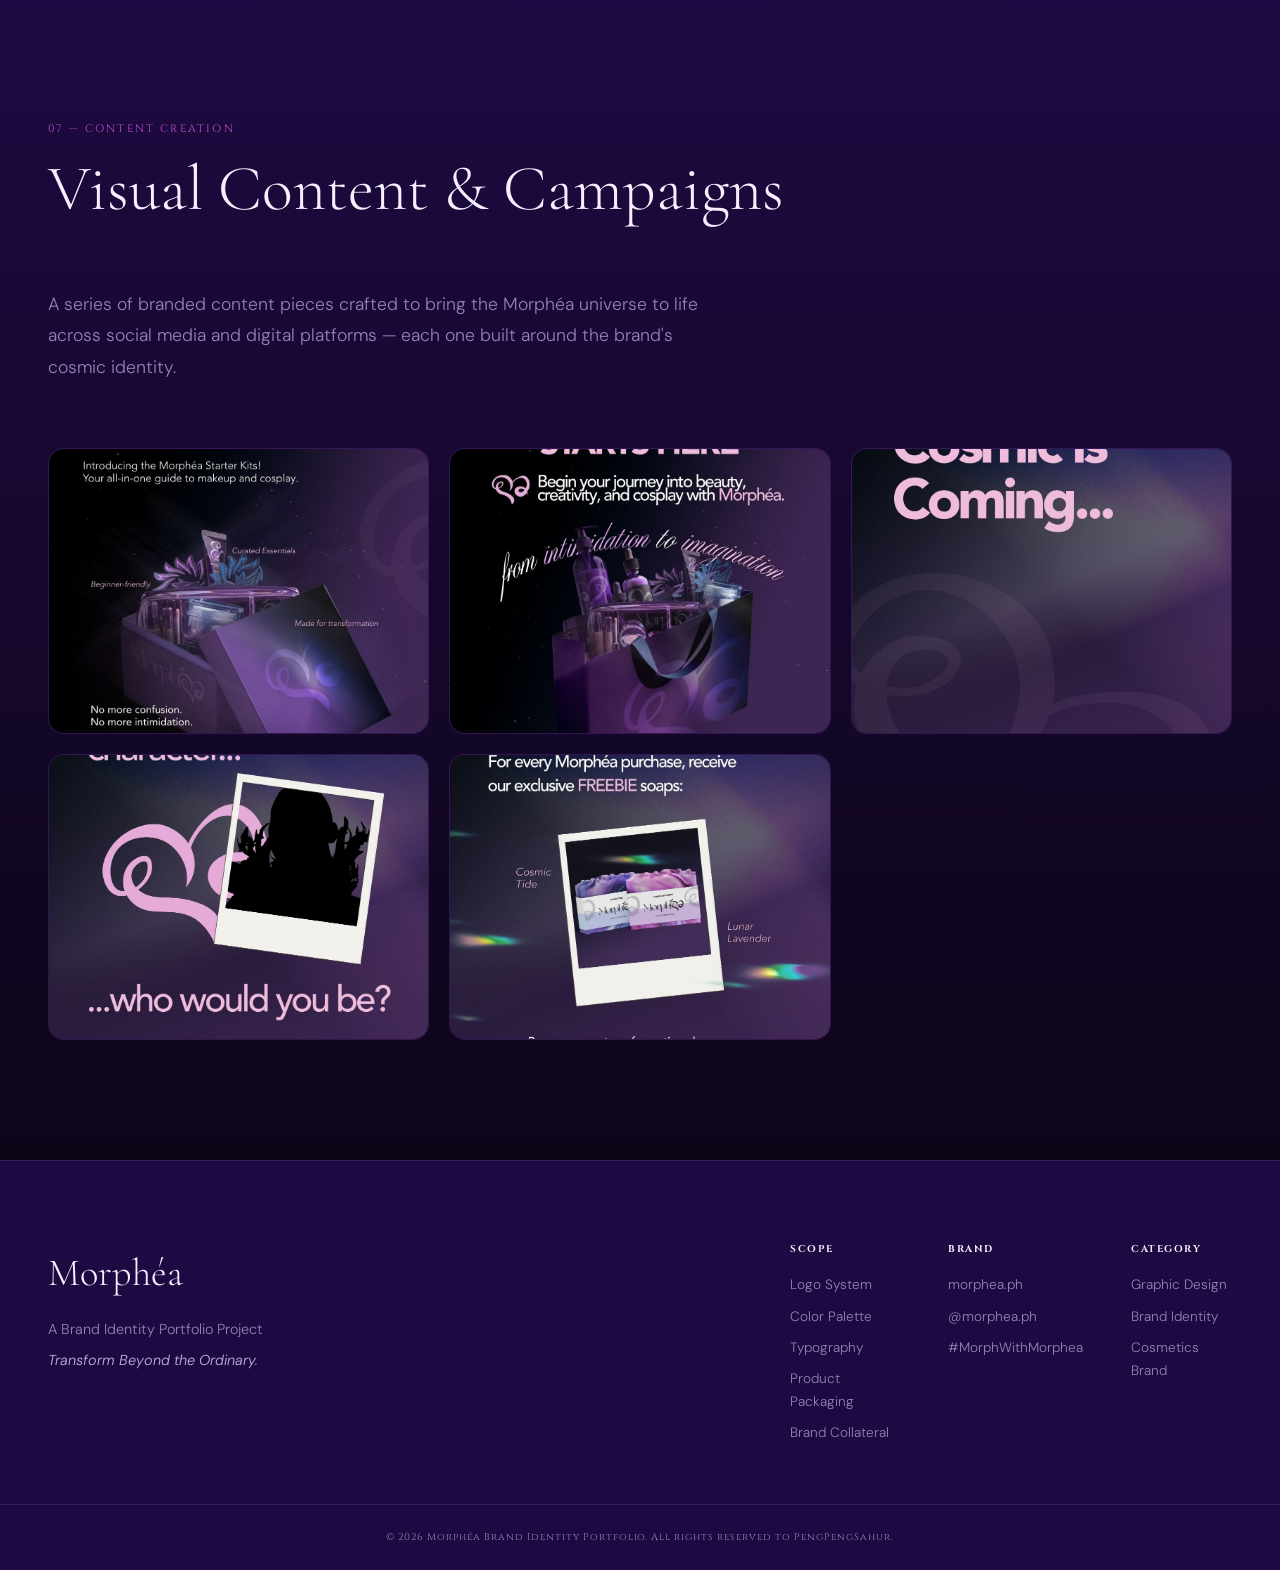
==== commit 57bd0d08: "Update logo descriptions and titles in index.html" ====
--- a/morphea/index.html
+++ b/morphea/index.html
@@ -369,21 +369,21 @@
               <img src="../assets/logo11.png" alt="Morphéa Primary Logo" style="width:100%;height:100%;object-fit:cover;object-position:center;" onerror="this.style.display='none'" />
             </div>
             <div class="logo-card-info">
-              <h3>Primary Wordmark</h3>
-              <p>Full logo with calligraphic heart mark and wordmark. Used as the primary brand identifier across all major touchpoints.</p>
-            </div>
-          </div>
-        </div>
-
-        <div class="logo-card logo-secondary reveal" data-variant="Icon Mark">
+              <h3>Primary Logo</h3>
+              <p>The complete Morphea logo featuring the signature calligraphic heart emblem integrated with the primary wordmark. This version serves as the main brand identifier and should be used across digital platforms, packaging, marketing materials, and official brand communications.</p>
+            </div>
+          </div>
+        </div>
+
+        <div class="logo-card logo-secondary reveal" data-variant="Icon Draft">
           <div class="logo-card-inner">
             <div class="logo-display logo-display-purple" style="padding:0;overflow:hidden;position:relative;cursor:zoom-in;" onclick="openLogoLightbox(this)">
-              <img src="../assets/IconMark.jpg" alt="Morphéa Icon Mark" style="width:100%;height:100%;object-fit:cover;object-position:center;" onerror="this.style.display='none'" />
+              <img src="../assets/IconMark.jpg" alt="Morphéa Icon Draft" style="width:100%;height:100%;object-fit:cover;object-position:center;" onerror="this.style.display='none'" />
               <div style="position:absolute;bottom:10px;right:12px;font-size:0.65rem;letter-spacing:0.1em;color:rgba(200,176,232,0.7);font-family:var(--ff-label);">Click to expand ↗</div>
             </div>
             <div class="logo-card-info">
-              <h3>Icon Mark</h3>
-              <p>Standalone calligraphic heart symbol. Used for app icons, embossing on products, and small-format applications.</p>
+              <h3>Logo Concept Sketch</h3>
+              <p>Original hand-drawn exploration of the Morphea identity. This concept sketch documents the creative development process behind the heart symbol and custom lettering, showcasing the evolution from initial idea to finalized brand mark.</p>
             </div>
           </div>
         </div>
@@ -395,8 +395,8 @@
               <img src="../assets/logo22.png" alt="Morphéa Light Logo" style="width:100%;height:100%;object-fit:cover;object-position:center;" onerror="this.style.display='none'" />
             </div>
             <div class="logo-card-info">
-              <h3>Light Version</h3>
-              <p>Inverted palette for use on light backgrounds, printed materials, and co-branding contexts requiring contrast.</p>
+              <h3>Light Logo Variant</h3>
+              <p>An alternative version of the Morphea logo optimized for light backgrounds and high-contrast applications. Designed to maintain legibility and visual consistency across print materials, packaging, and collaborative brand environments.</p>
             </div>
           </div>
         </div>
@@ -954,4 +954,4 @@
   </script>
   <script src="main.js"></script>
 </body>
-</html>+</html>
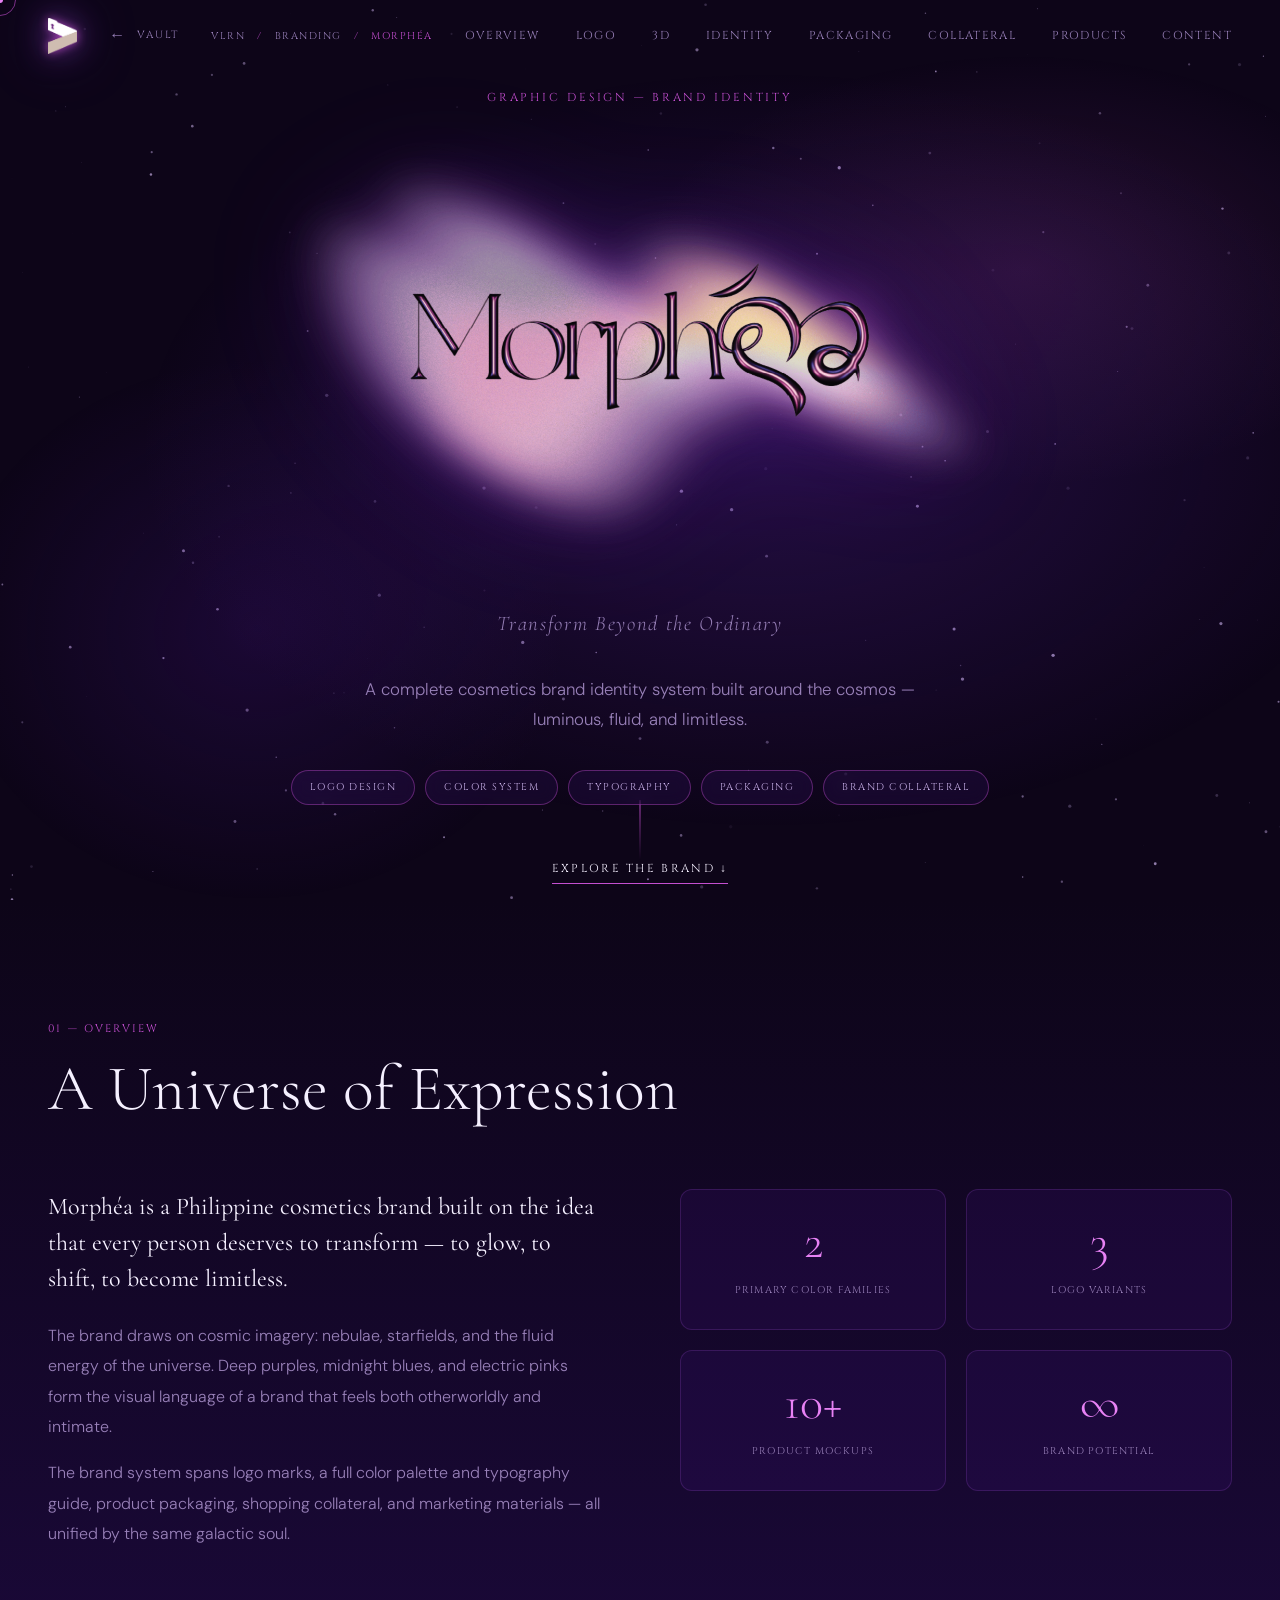
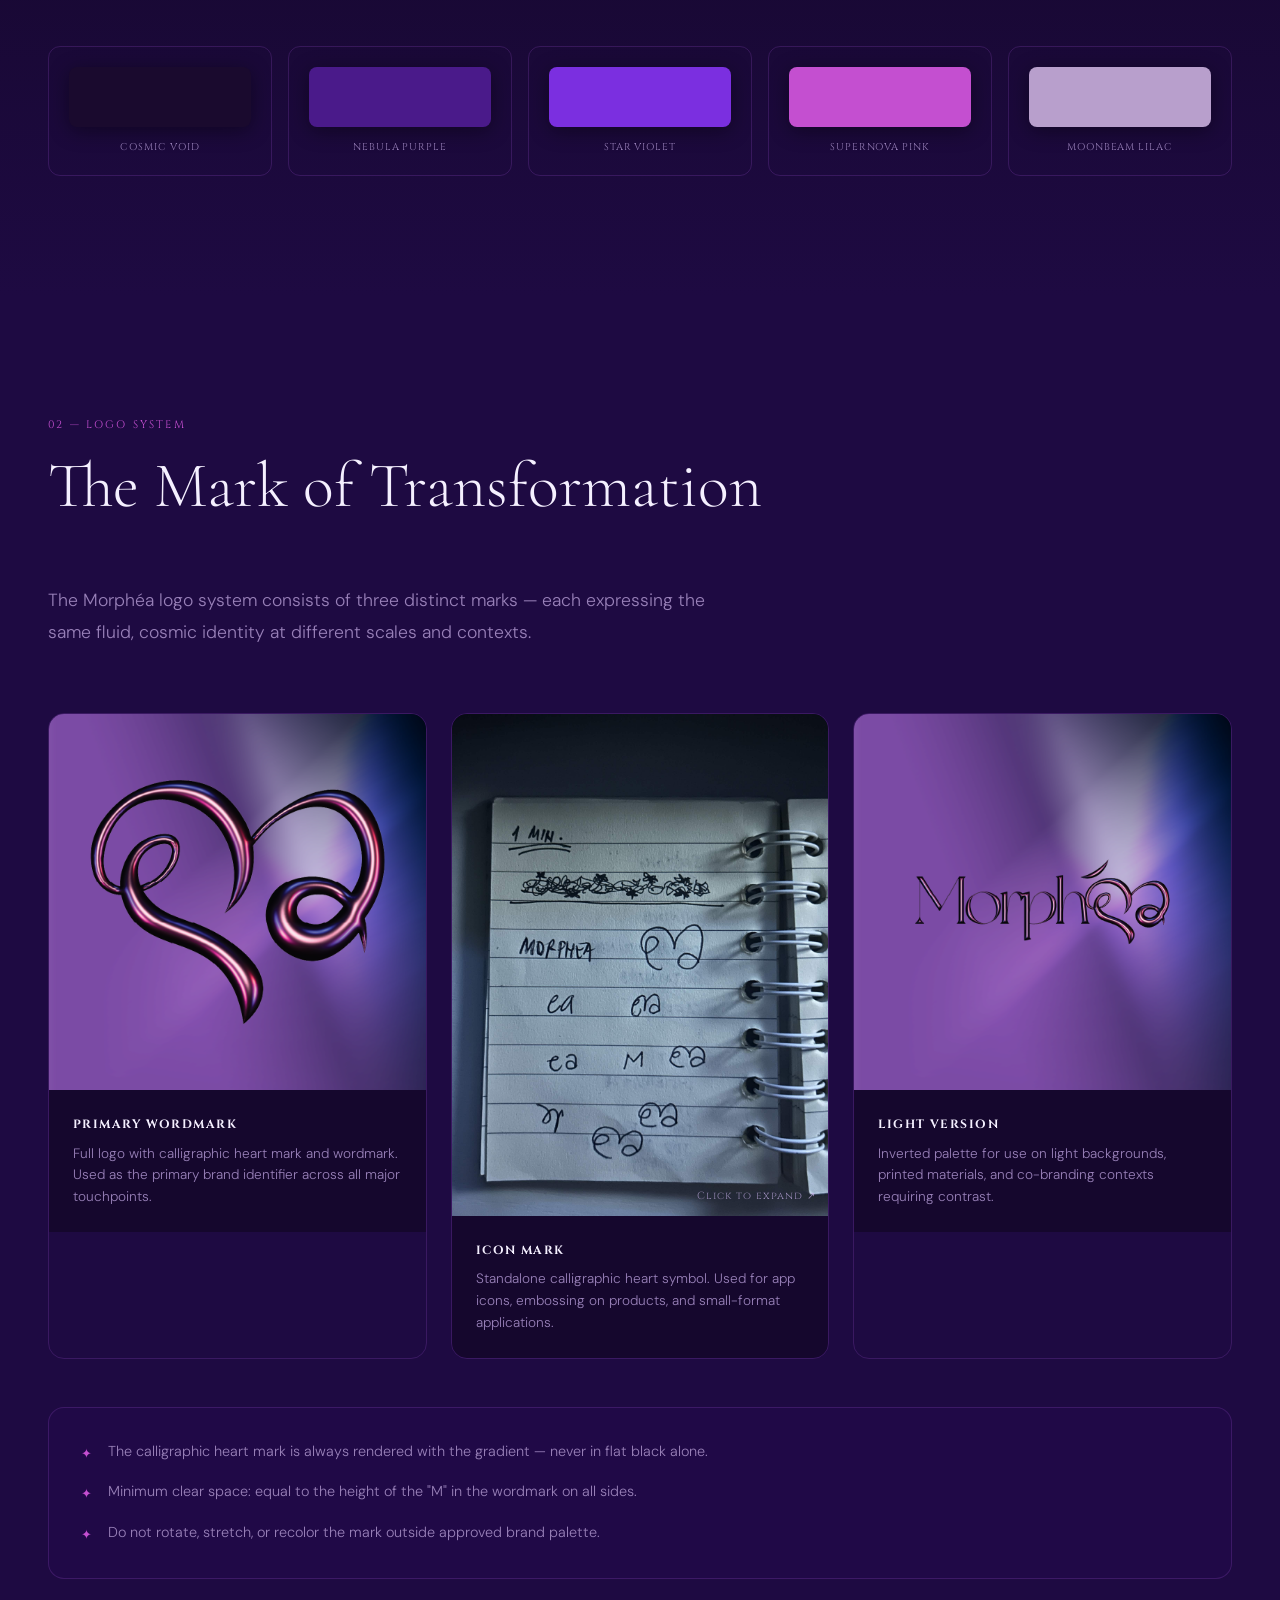
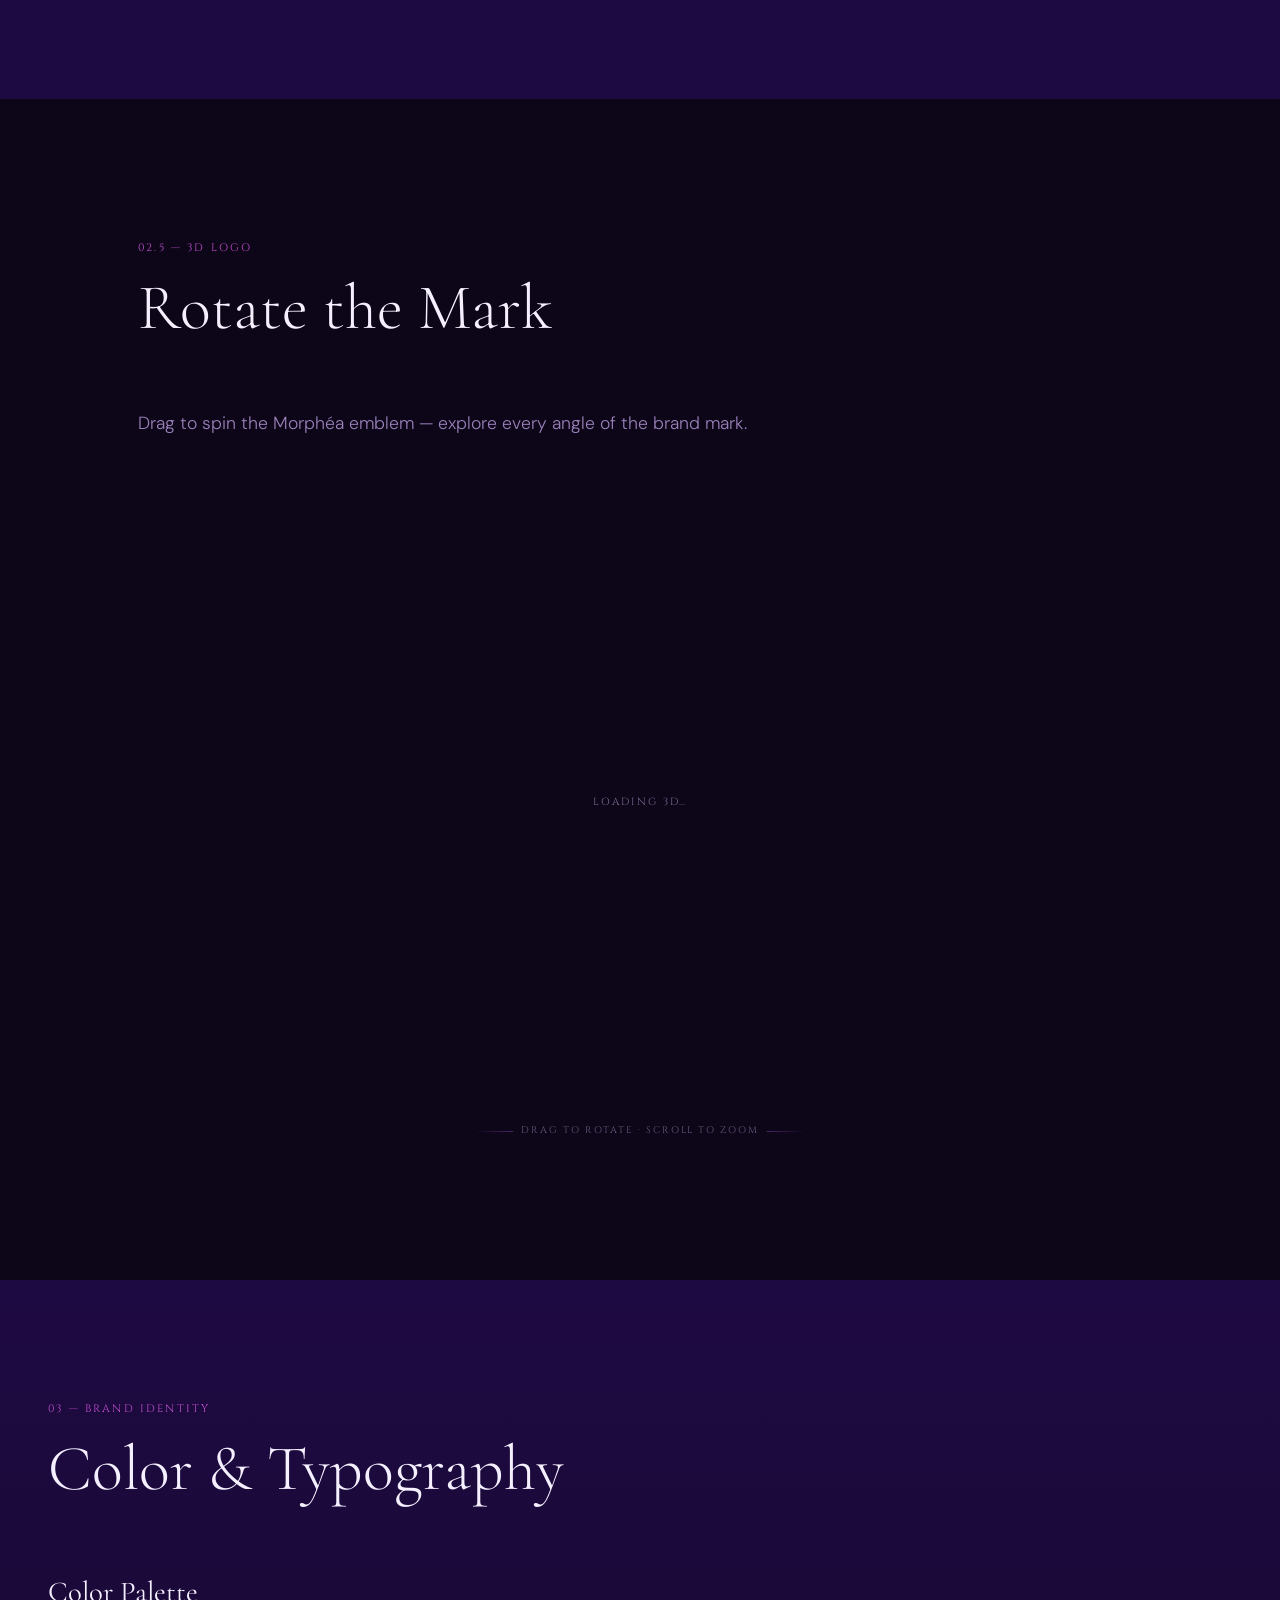
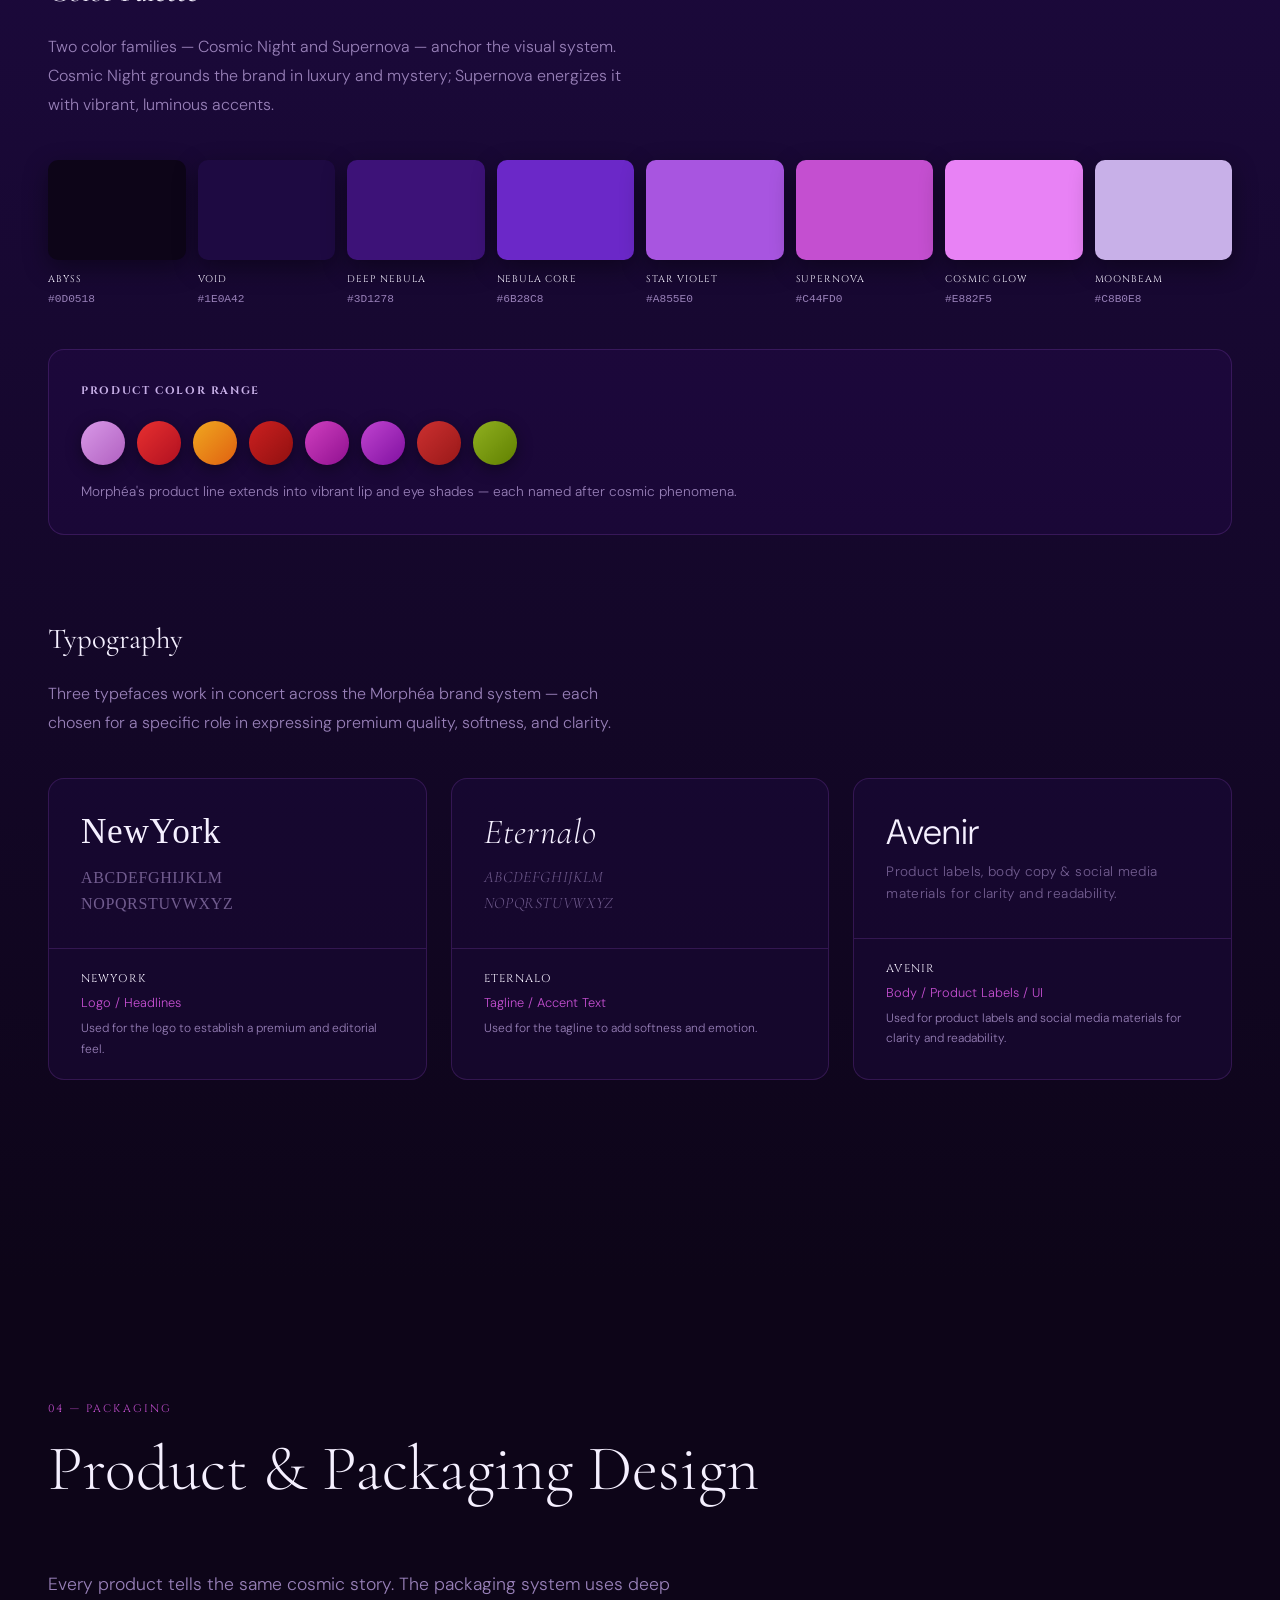
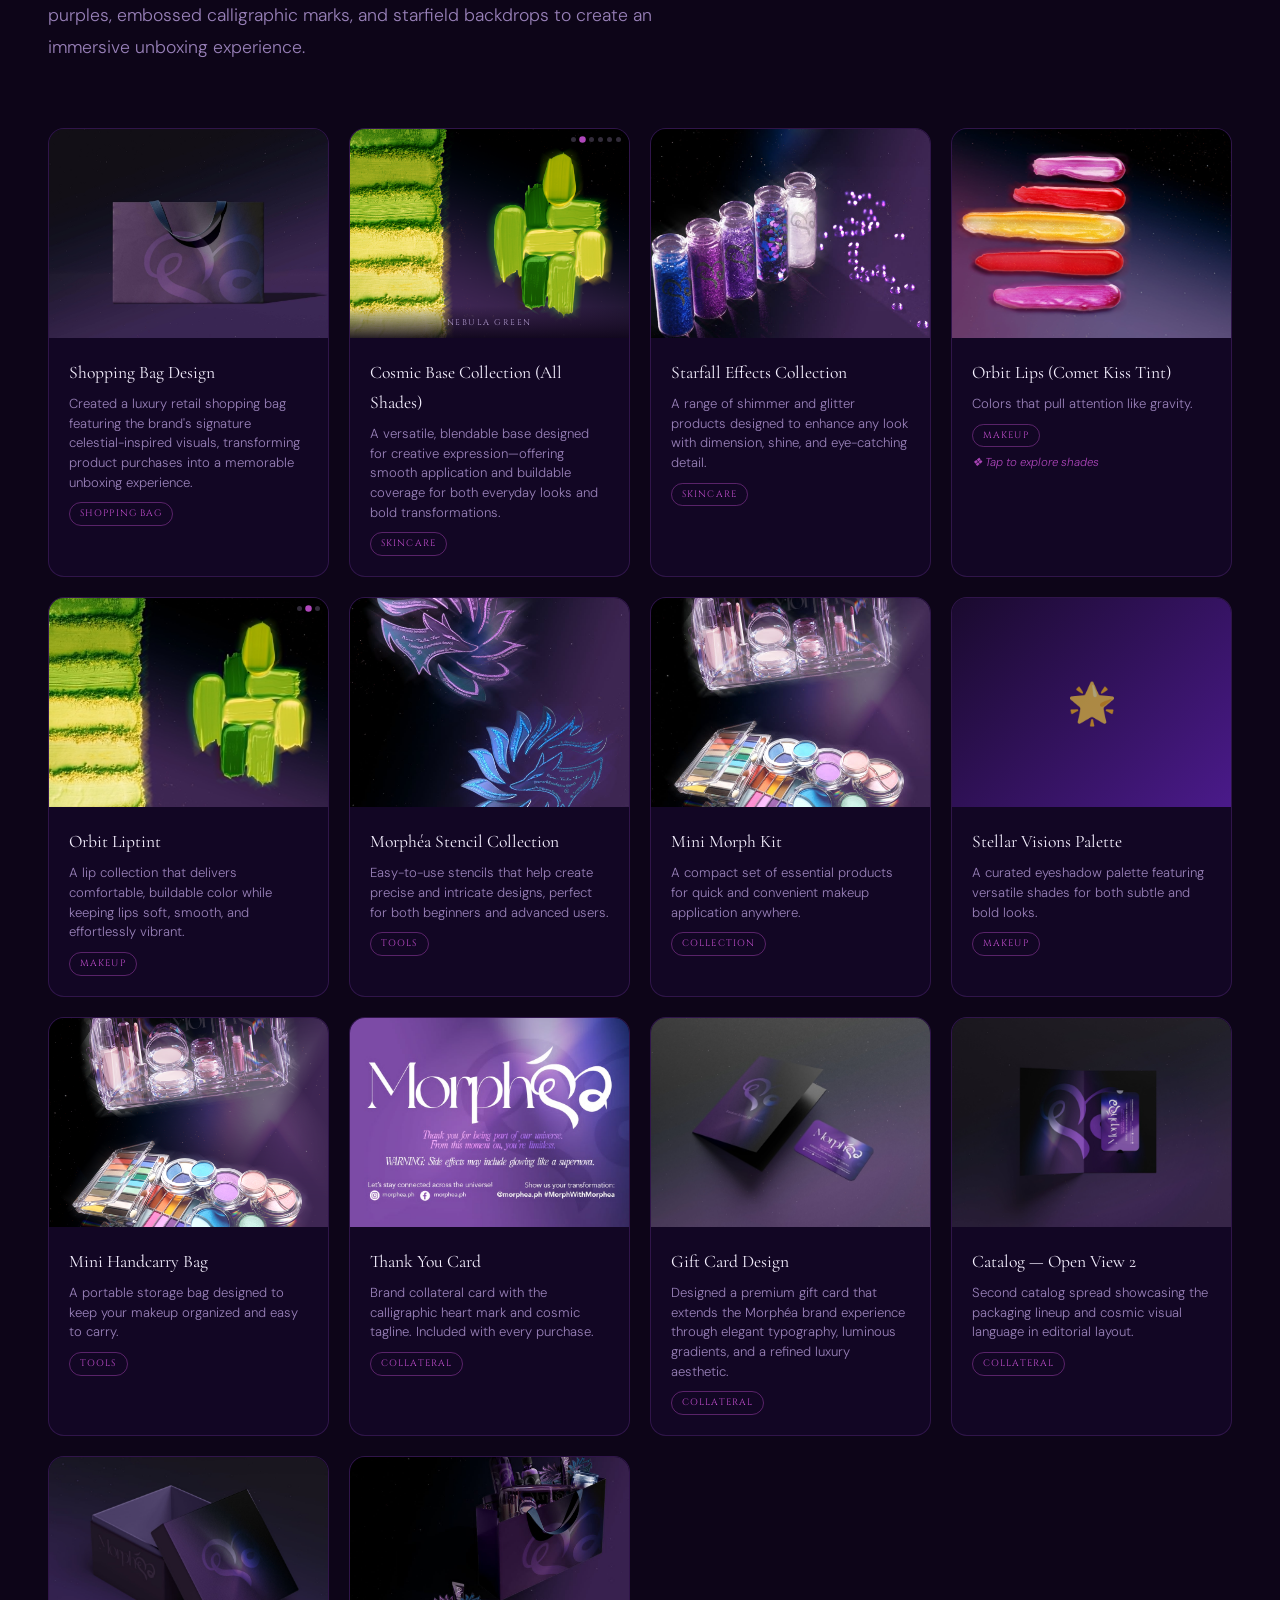
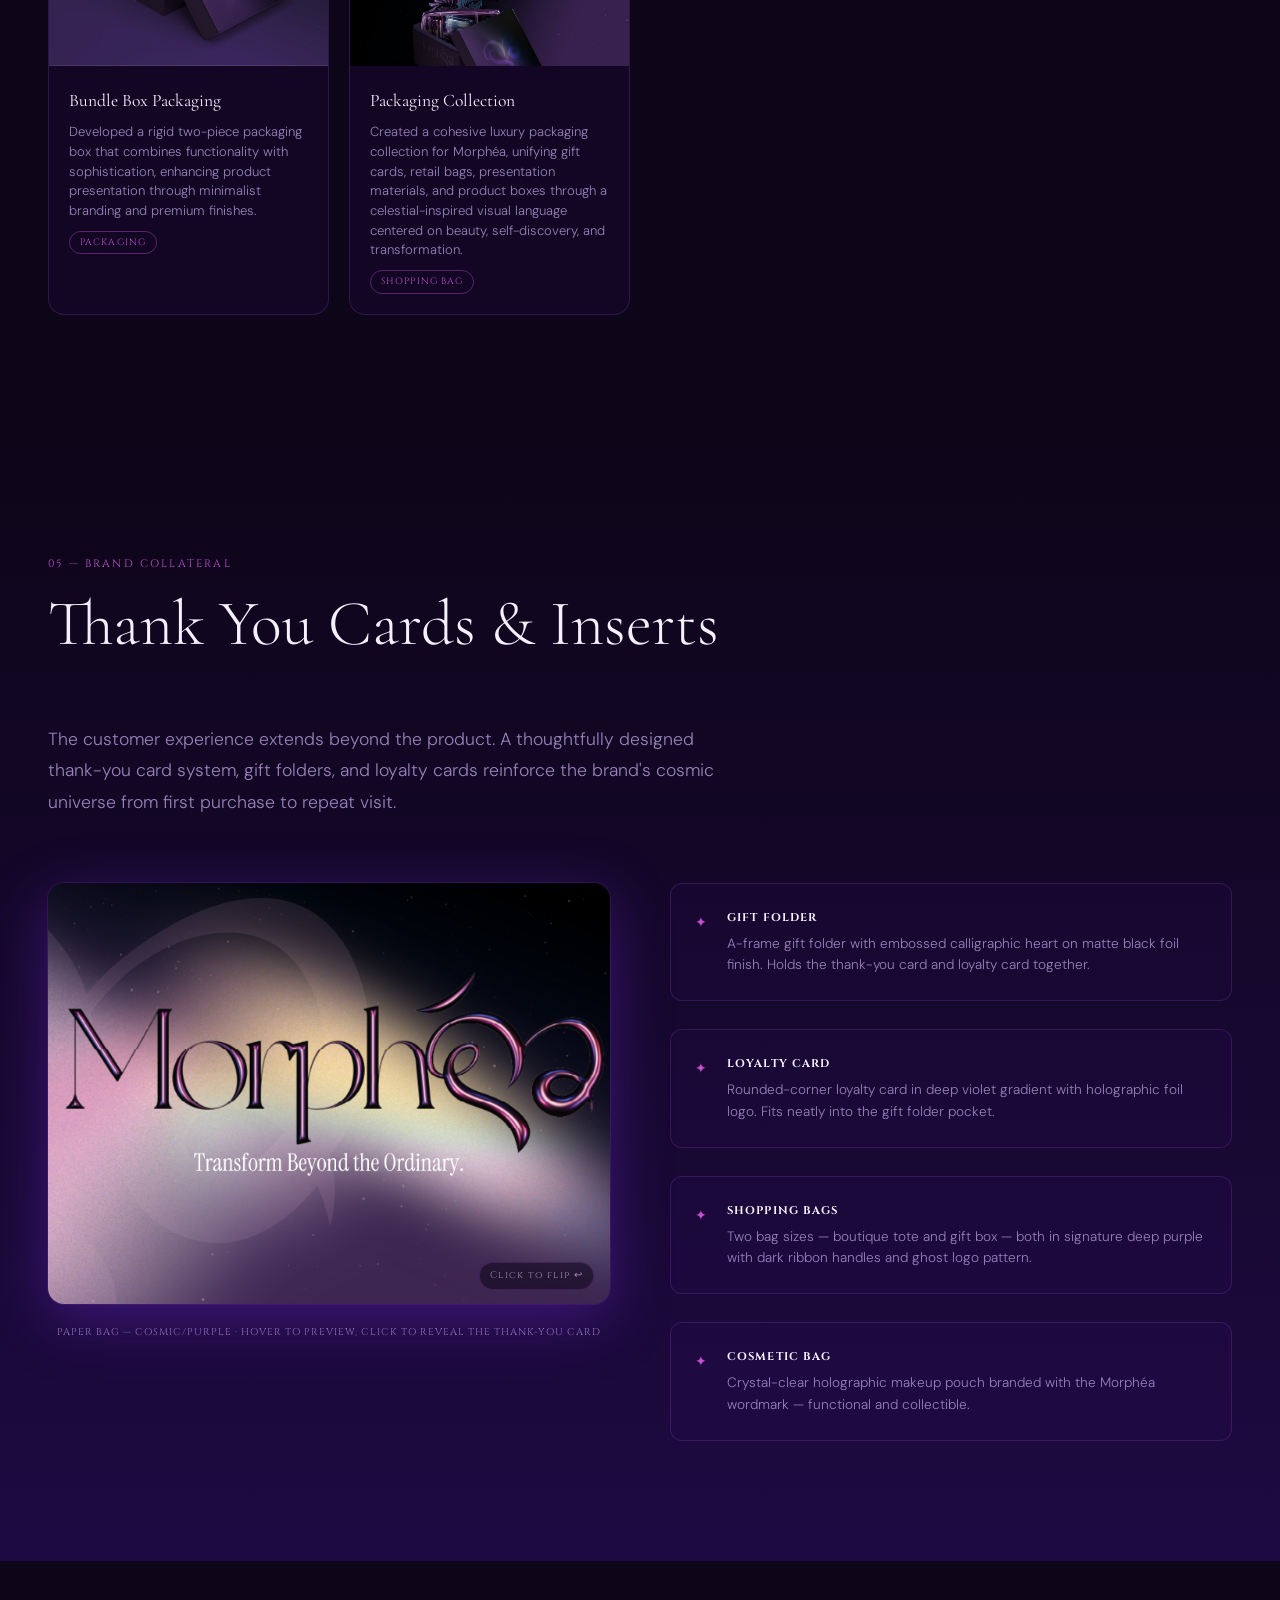
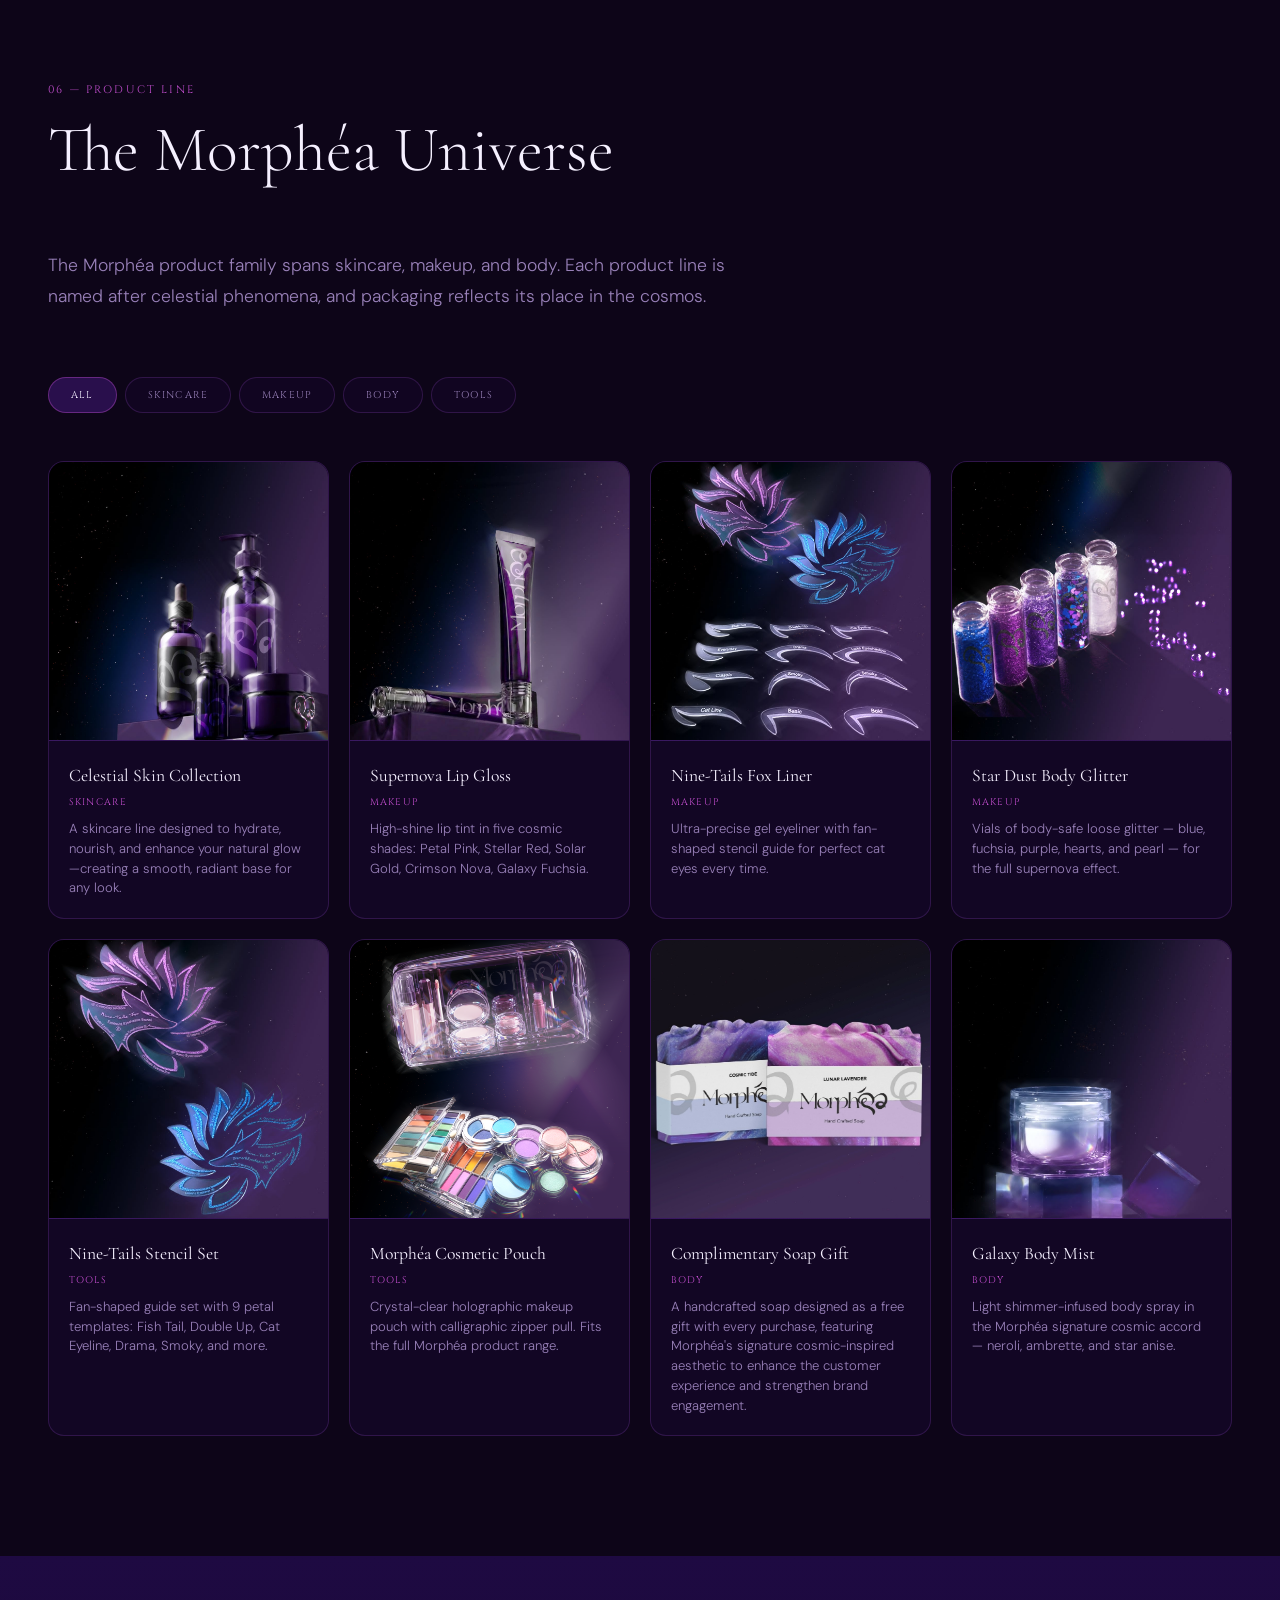
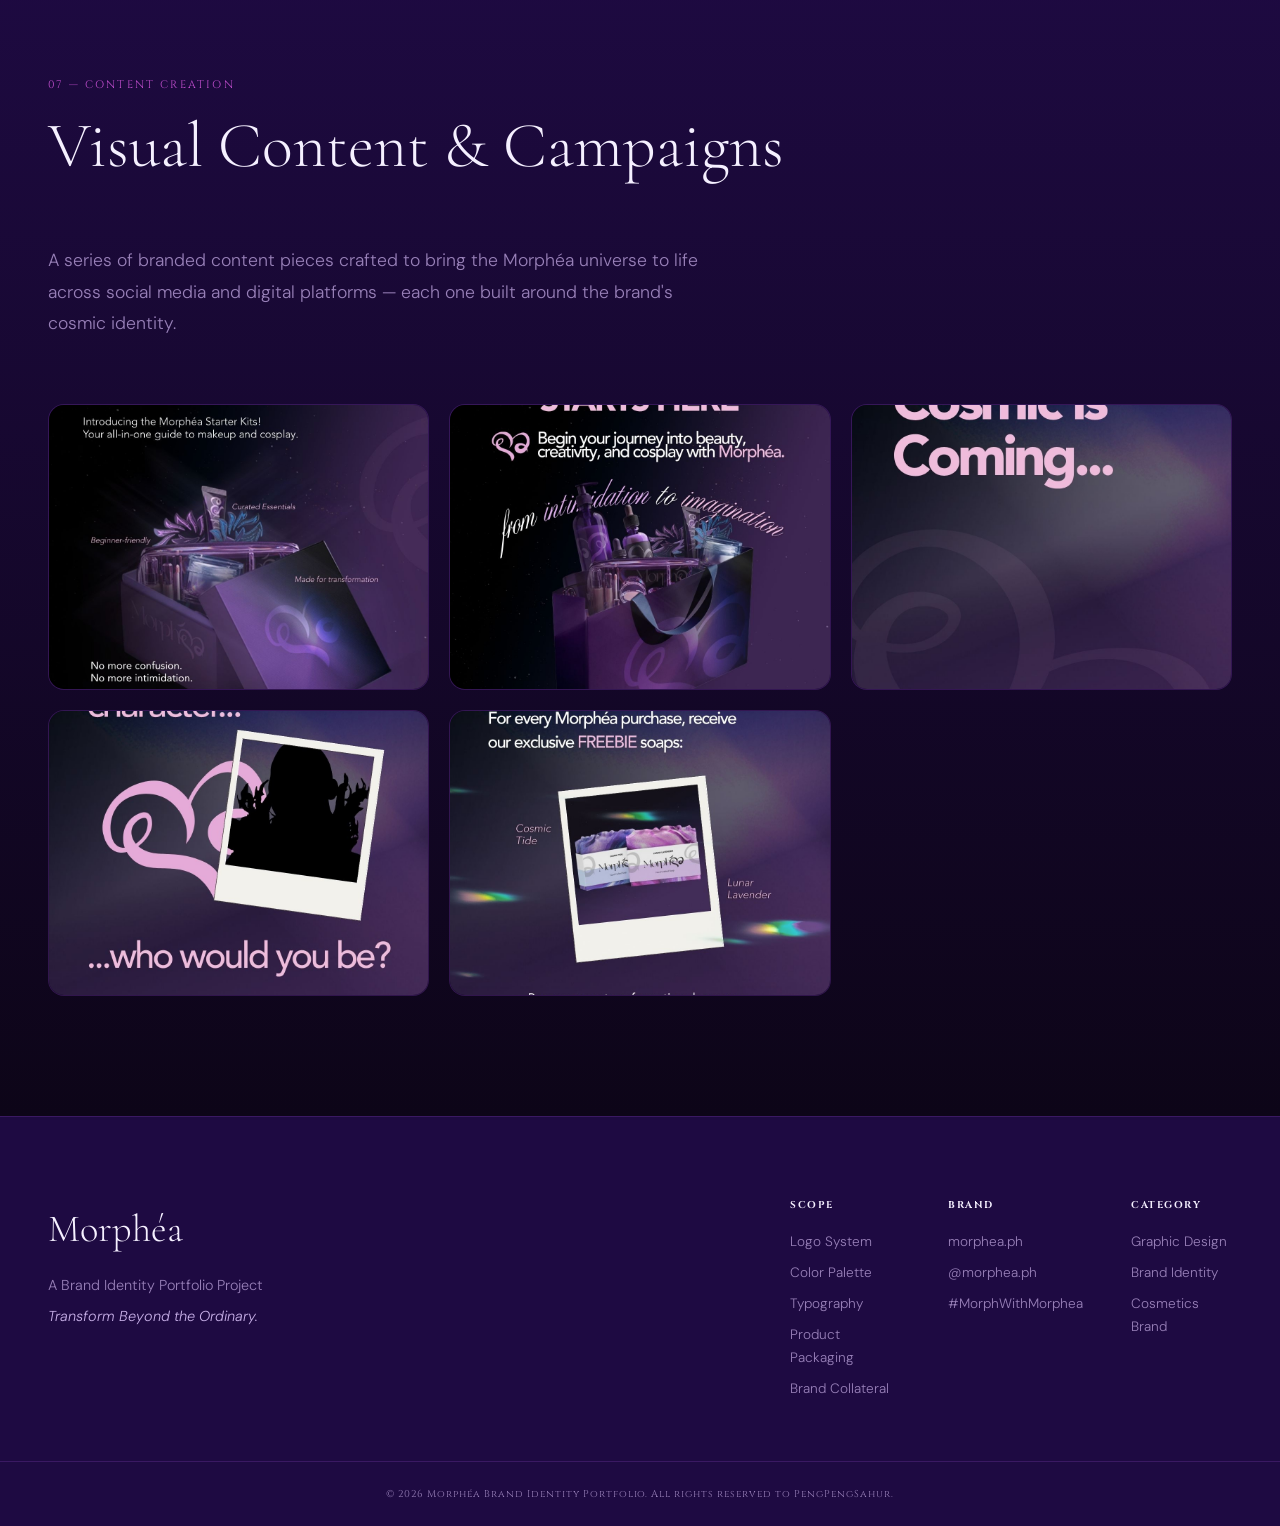
==== commit b56d7010: "Add files via upload" ====
--- a/morphea/index.html
+++ b/morphea/index.html
@@ -369,21 +369,21 @@
               <img src="../assets/logo11.png" alt="Morphéa Primary Logo" style="width:100%;height:100%;object-fit:cover;object-position:center;" onerror="this.style.display='none'" />
             </div>
             <div class="logo-card-info">
-              <h3>Primary Logo</h3>
-              <p>The complete Morphea logo featuring the signature calligraphic heart emblem integrated with the primary wordmark. This version serves as the main brand identifier and should be used across digital platforms, packaging, marketing materials, and official brand communications.</p>
-            </div>
-          </div>
-        </div>
-
-        <div class="logo-card logo-secondary reveal" data-variant="Icon Draft">
+              <h3>Primary Wordmark</h3>
+              <p>Full logo with calligraphic heart mark and wordmark. Used as the primary brand identifier across all major touchpoints.</p>
+            </div>
+          </div>
+        </div>
+
+        <div class="logo-card logo-secondary reveal" data-variant="Icon Mark">
           <div class="logo-card-inner">
             <div class="logo-display logo-display-purple" style="padding:0;overflow:hidden;position:relative;cursor:zoom-in;" onclick="openLogoLightbox(this)">
-              <img src="../assets/IconMark.jpg" alt="Morphéa Icon Draft" style="width:100%;height:100%;object-fit:cover;object-position:center;" onerror="this.style.display='none'" />
+              <img src="../assets/IconMark.jpg" alt="Morphéa Icon Mark" style="width:100%;height:100%;object-fit:cover;object-position:center;" onerror="this.style.display='none'" />
               <div style="position:absolute;bottom:10px;right:12px;font-size:0.65rem;letter-spacing:0.1em;color:rgba(200,176,232,0.7);font-family:var(--ff-label);">Click to expand ↗</div>
             </div>
             <div class="logo-card-info">
-              <h3>Logo Concept Sketch</h3>
-              <p>Original hand-drawn exploration of the Morphea identity. This concept sketch documents the creative development process behind the heart symbol and custom lettering, showcasing the evolution from initial idea to finalized brand mark.</p>
+              <h3>Icon Mark</h3>
+              <p>Standalone calligraphic heart symbol. Used for app icons, embossing on products, and small-format applications.</p>
             </div>
           </div>
         </div>
@@ -395,8 +395,8 @@
               <img src="../assets/logo22.png" alt="Morphéa Light Logo" style="width:100%;height:100%;object-fit:cover;object-position:center;" onerror="this.style.display='none'" />
             </div>
             <div class="logo-card-info">
-              <h3>Light Logo Variant</h3>
-              <p>An alternative version of the Morphea logo optimized for light backgrounds and high-contrast applications. Designed to maintain legibility and visual consistency across print materials, packaging, and collaborative brand environments.</p>
+              <h3>Light Version</h3>
+              <p>Inverted palette for use on light backgrounds, printed materials, and co-branding contexts requiring contrast.</p>
             </div>
           </div>
         </div>
@@ -954,4 +954,4 @@
   </script>
   <script src="main.js"></script>
 </body>
-</html>
+</html>
